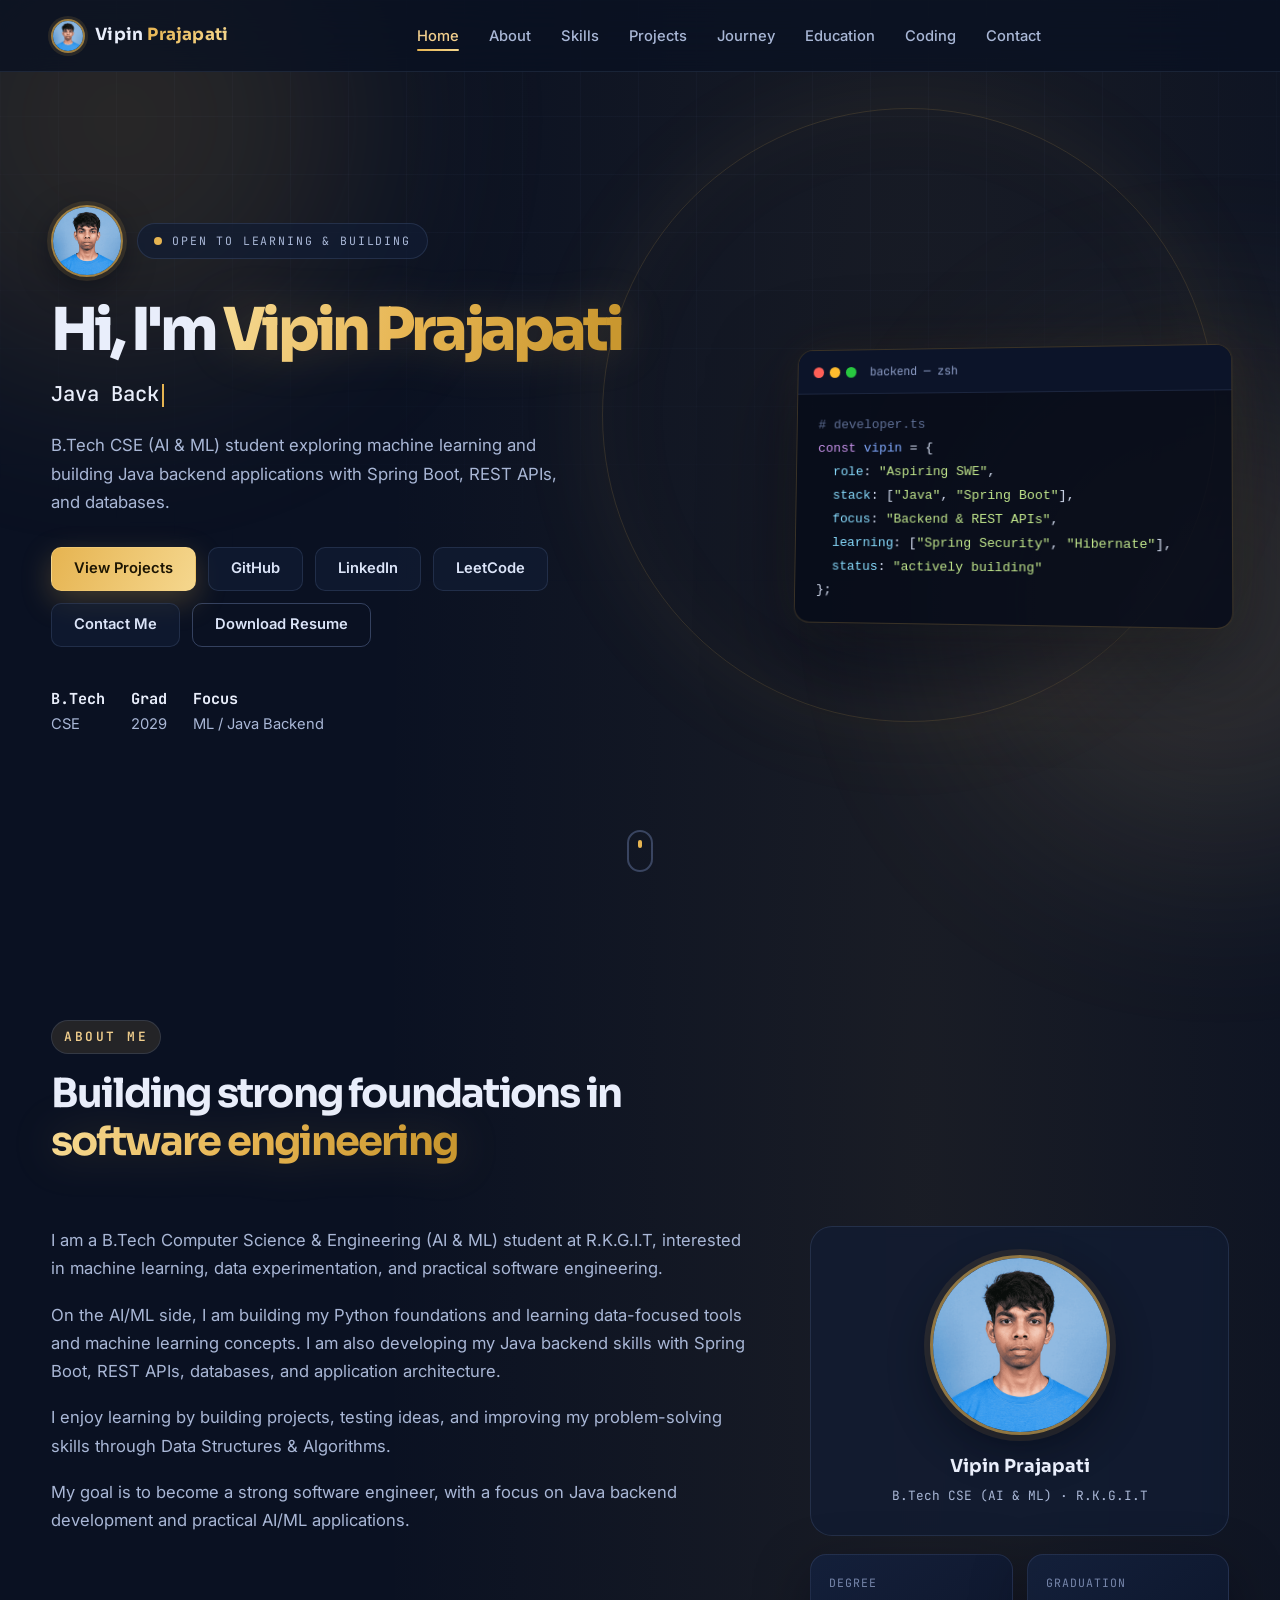
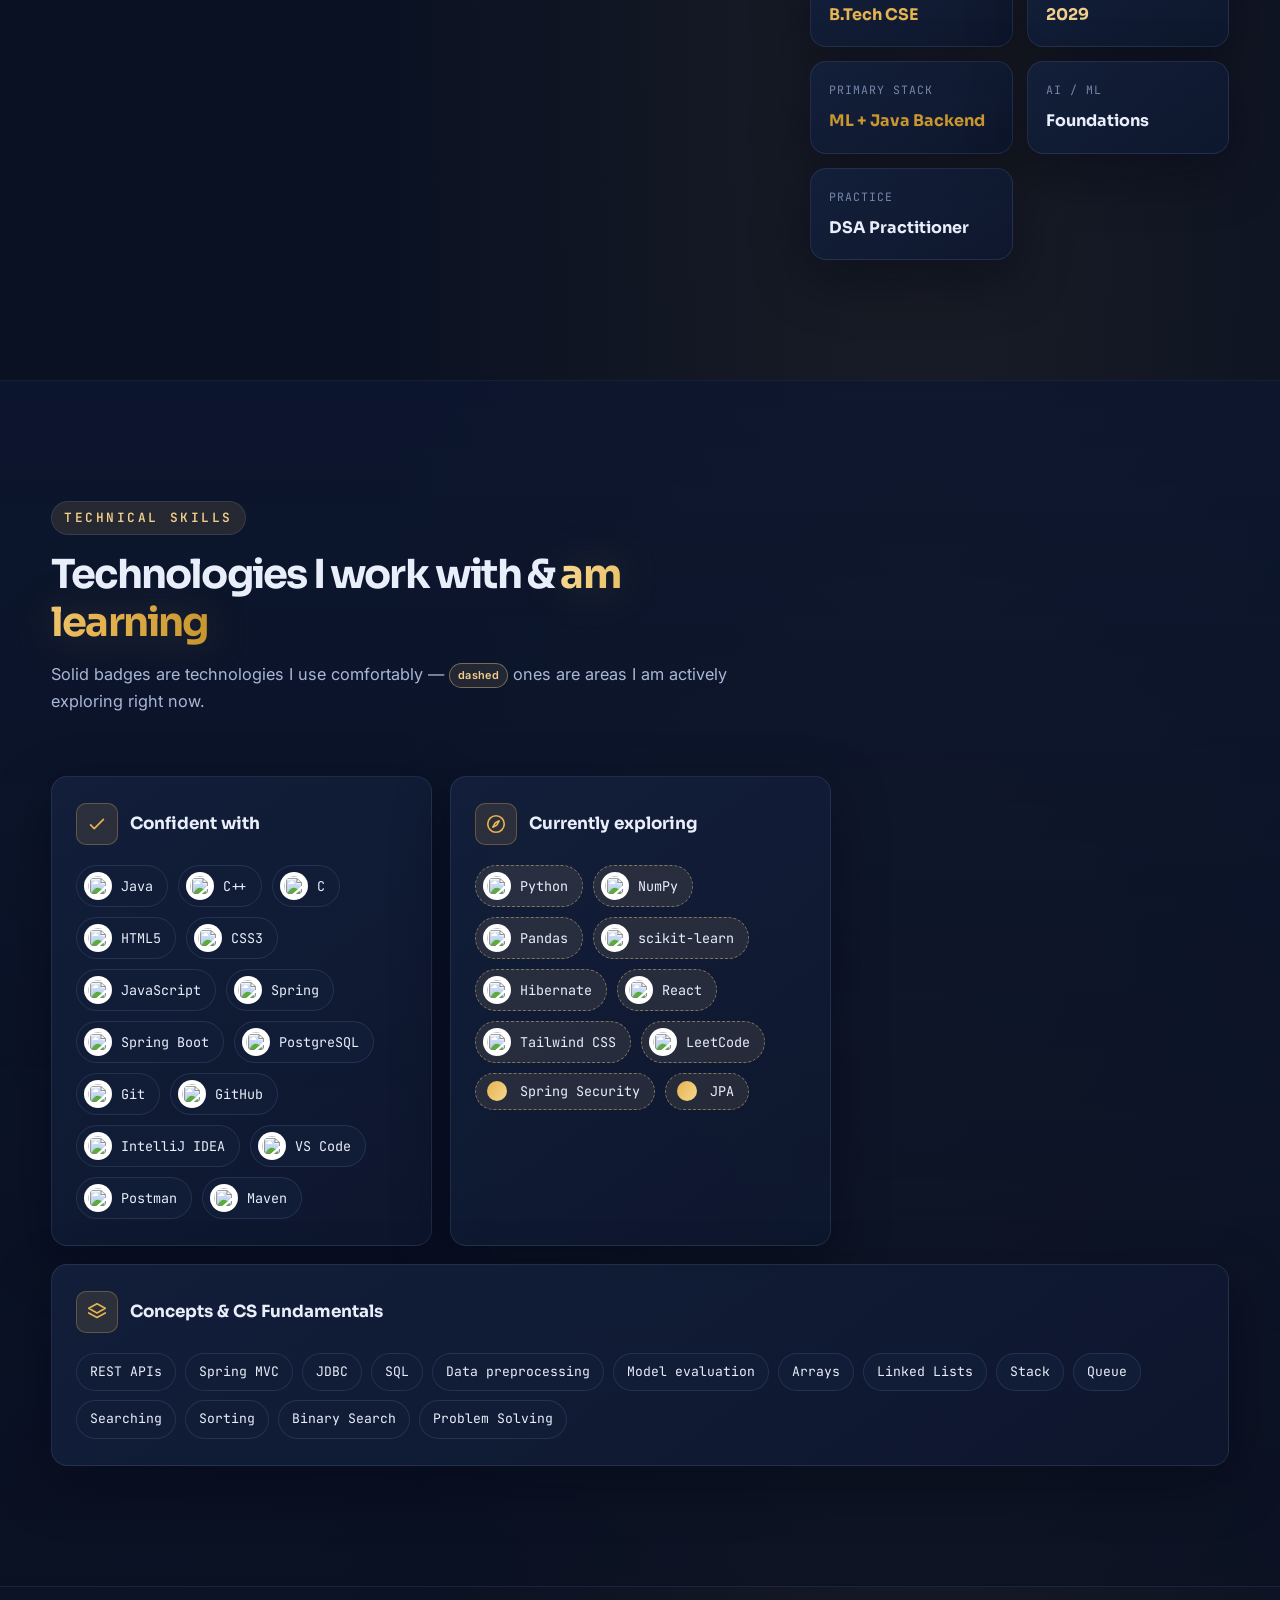
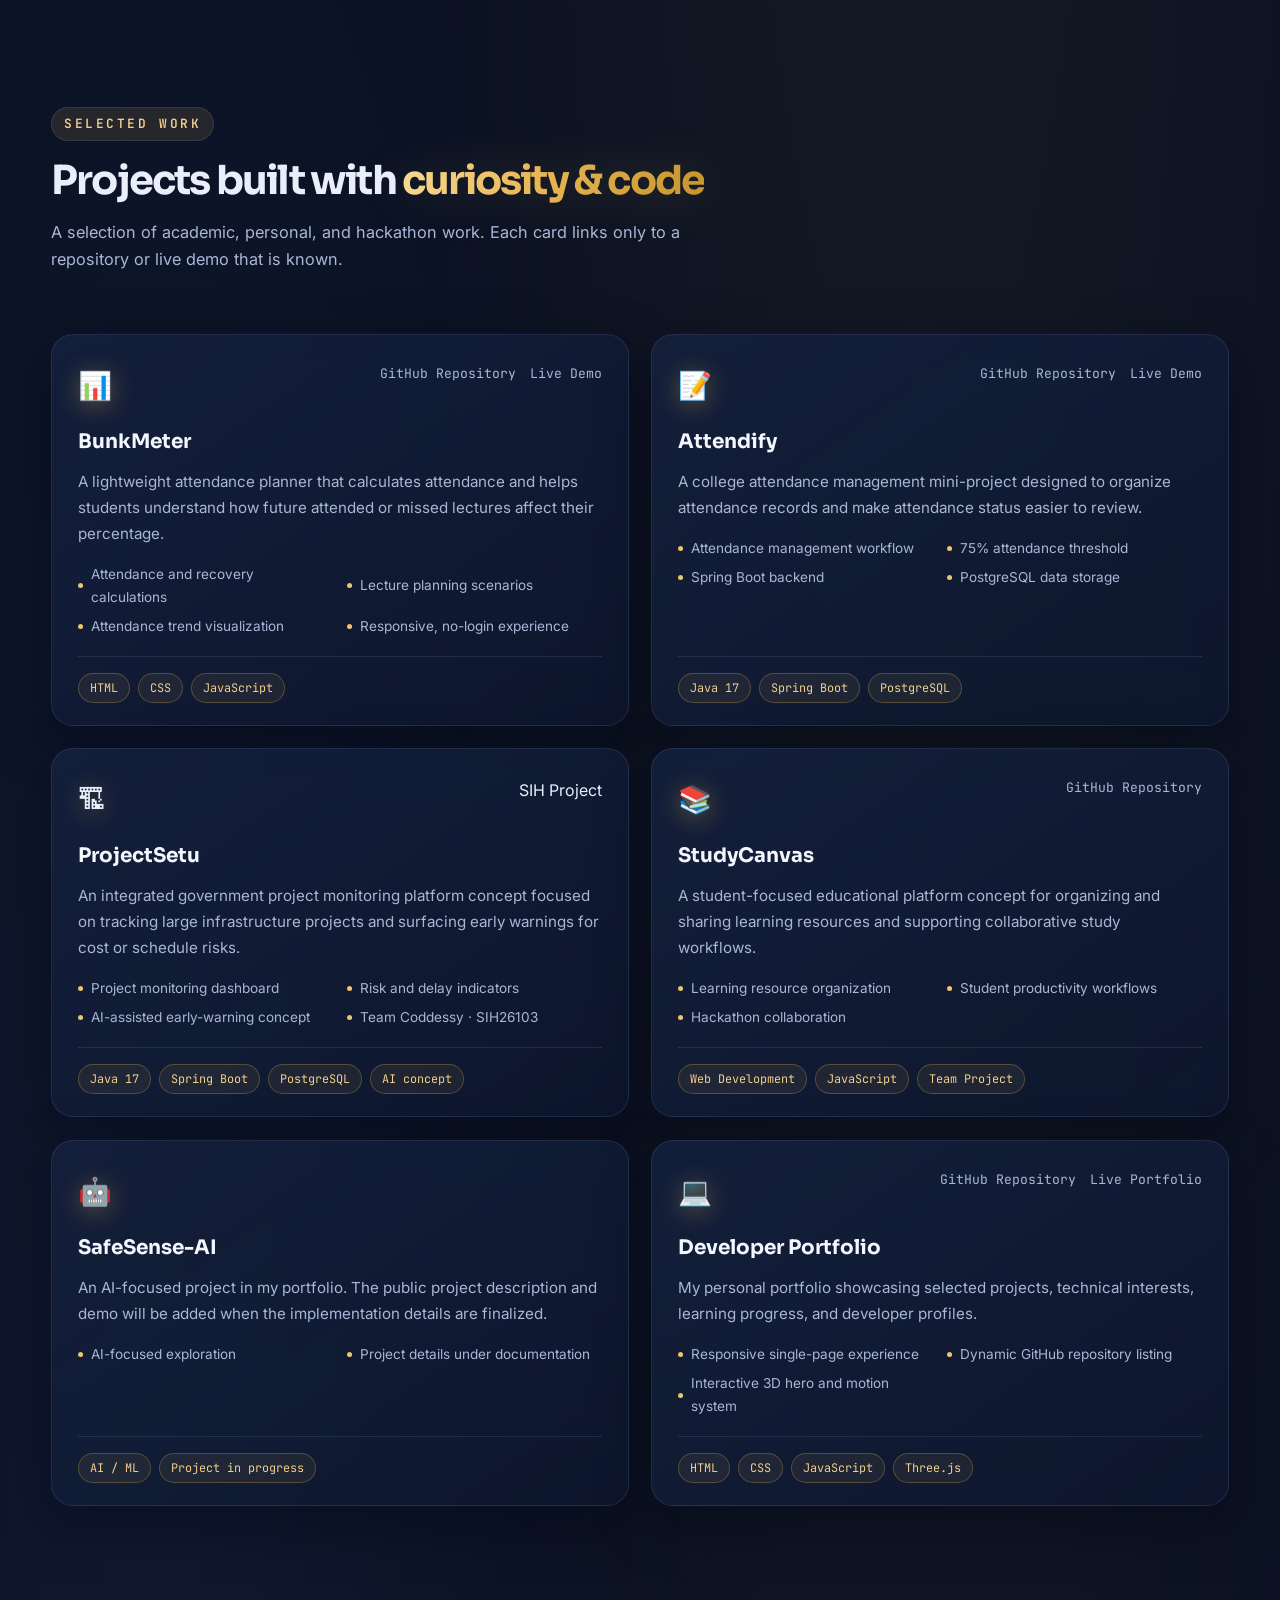
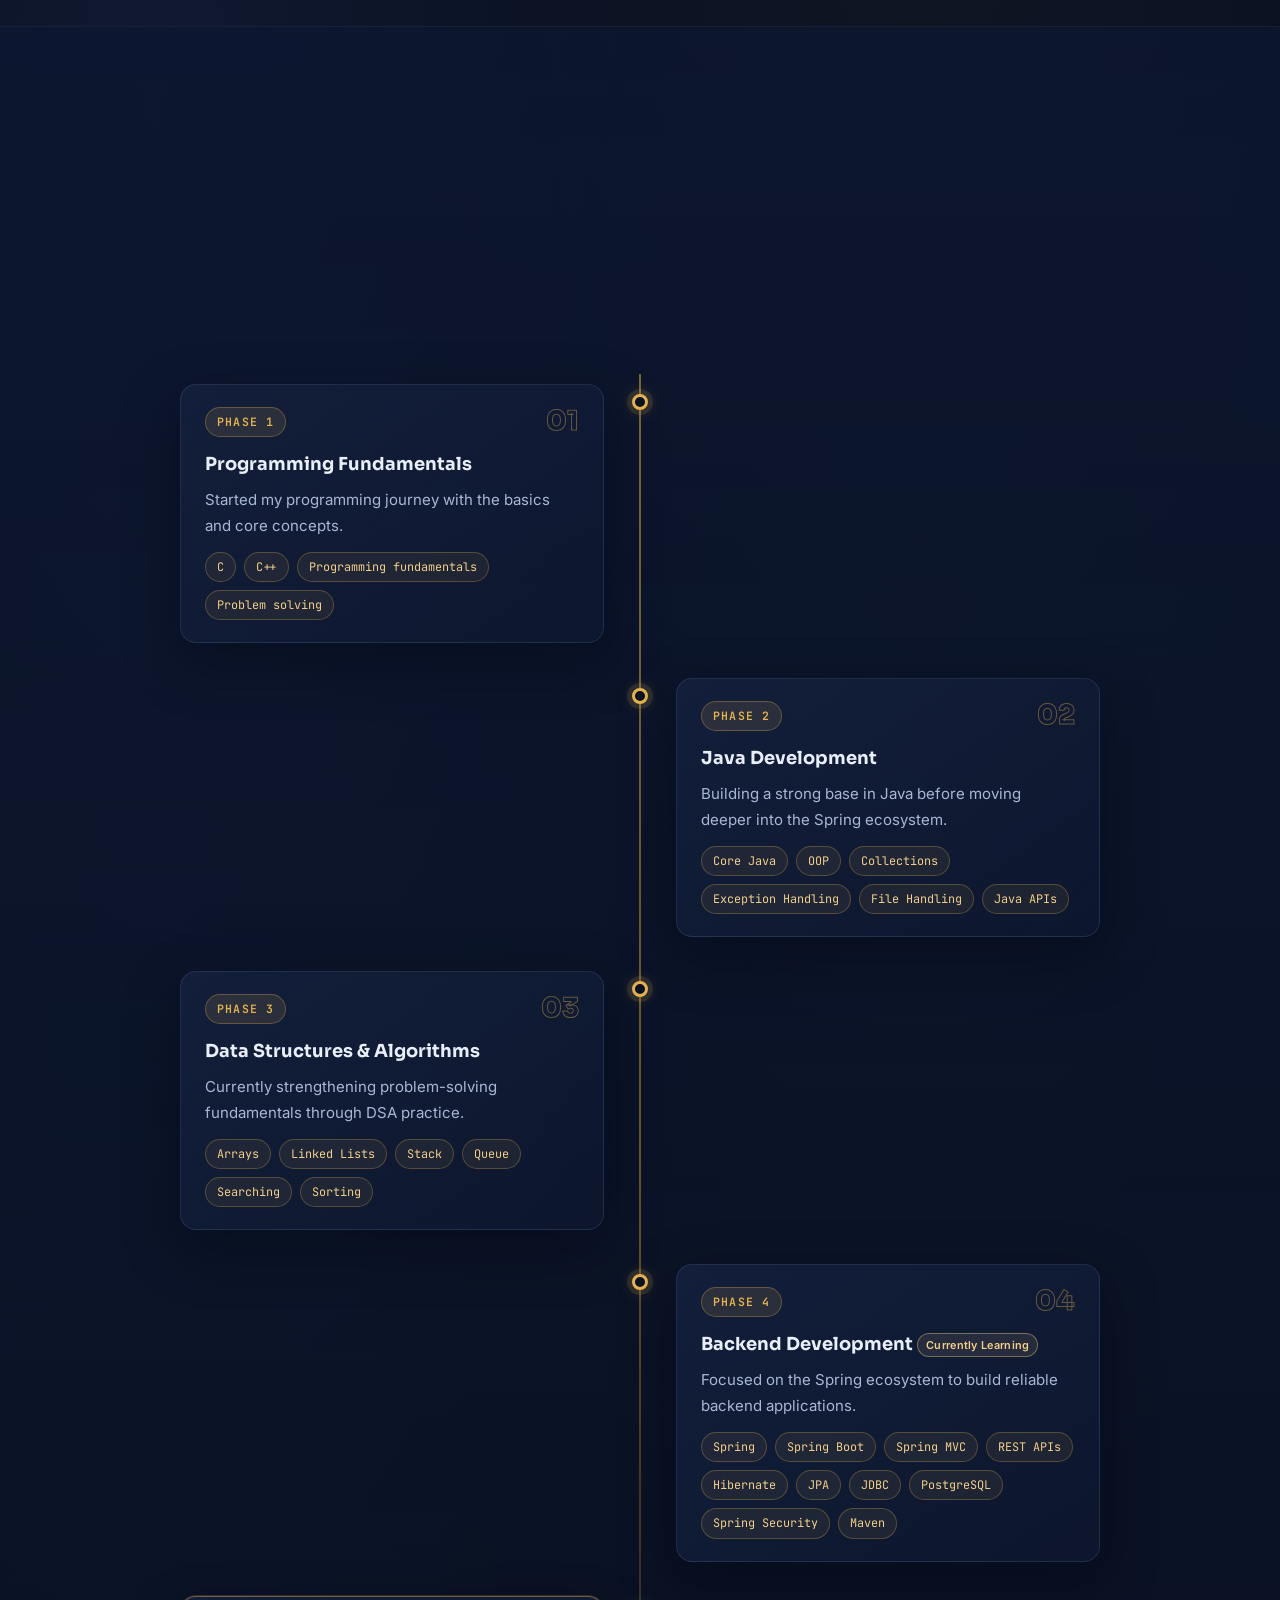
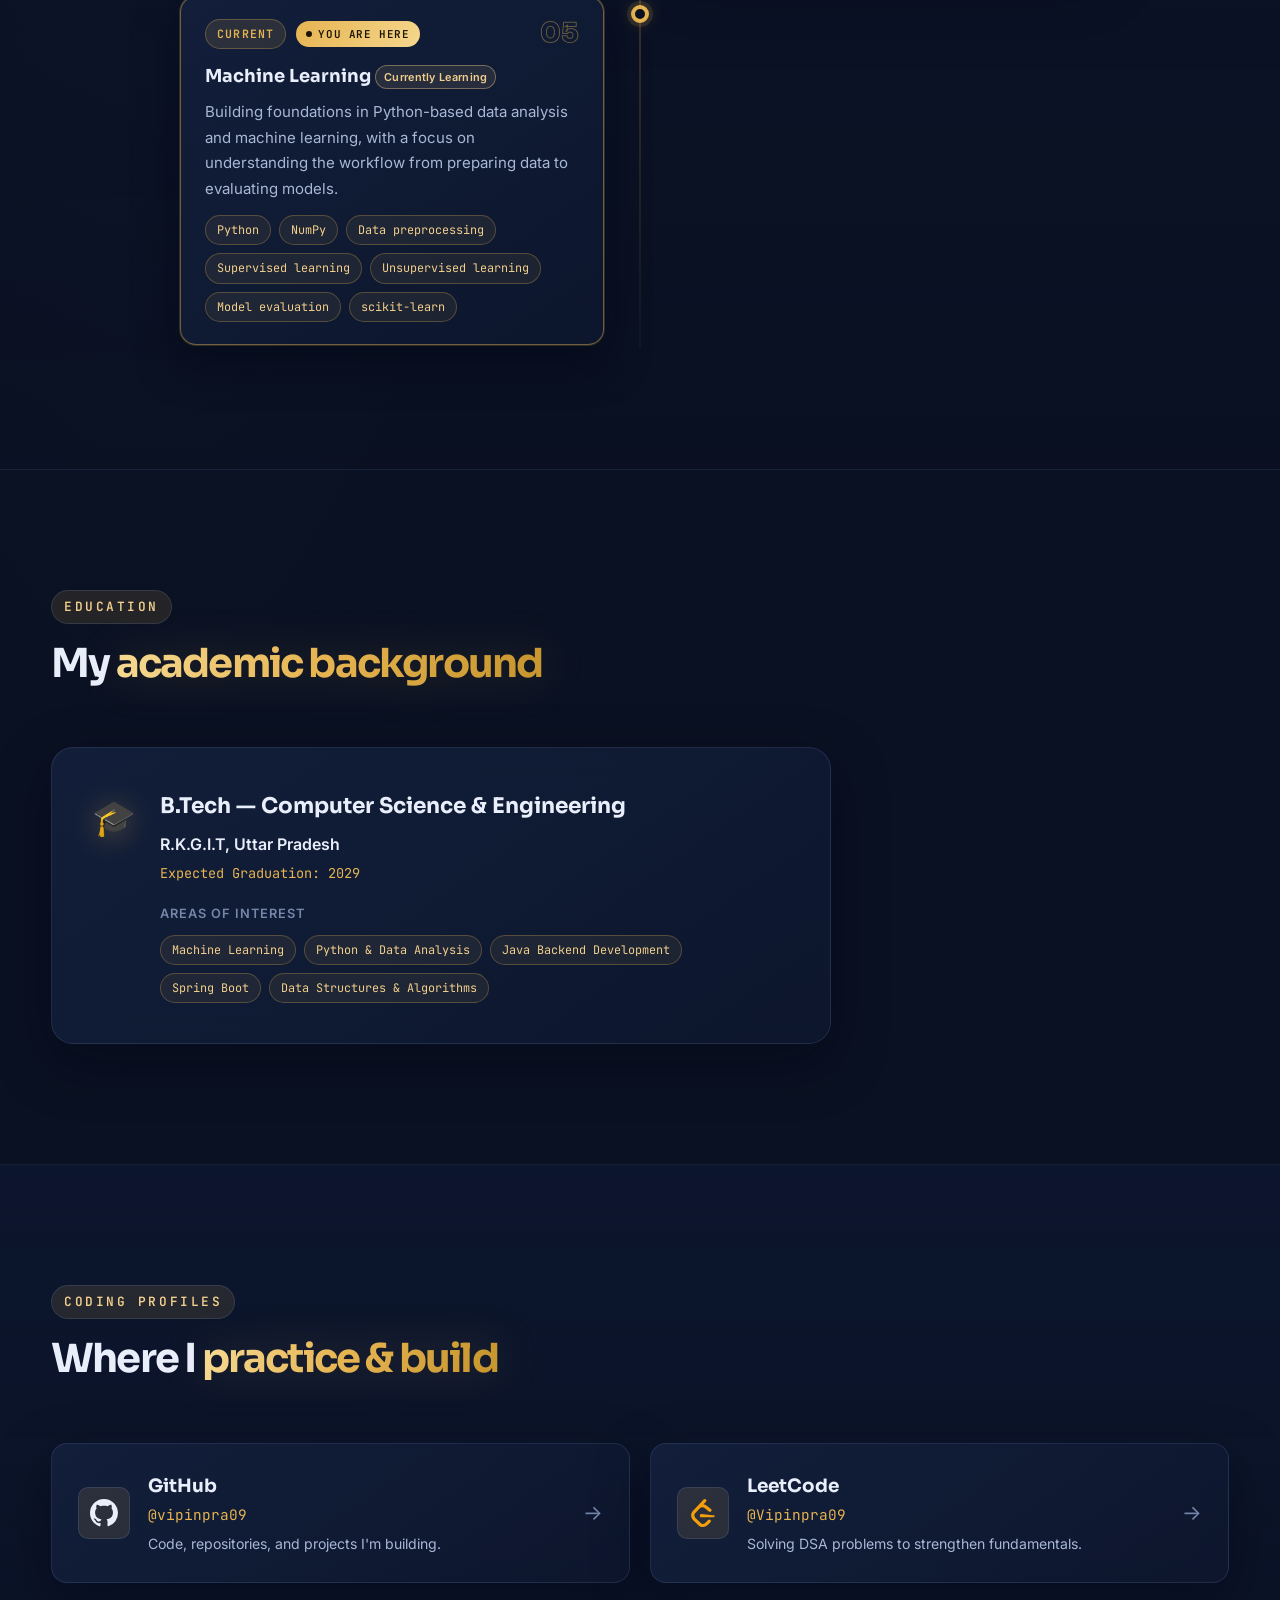
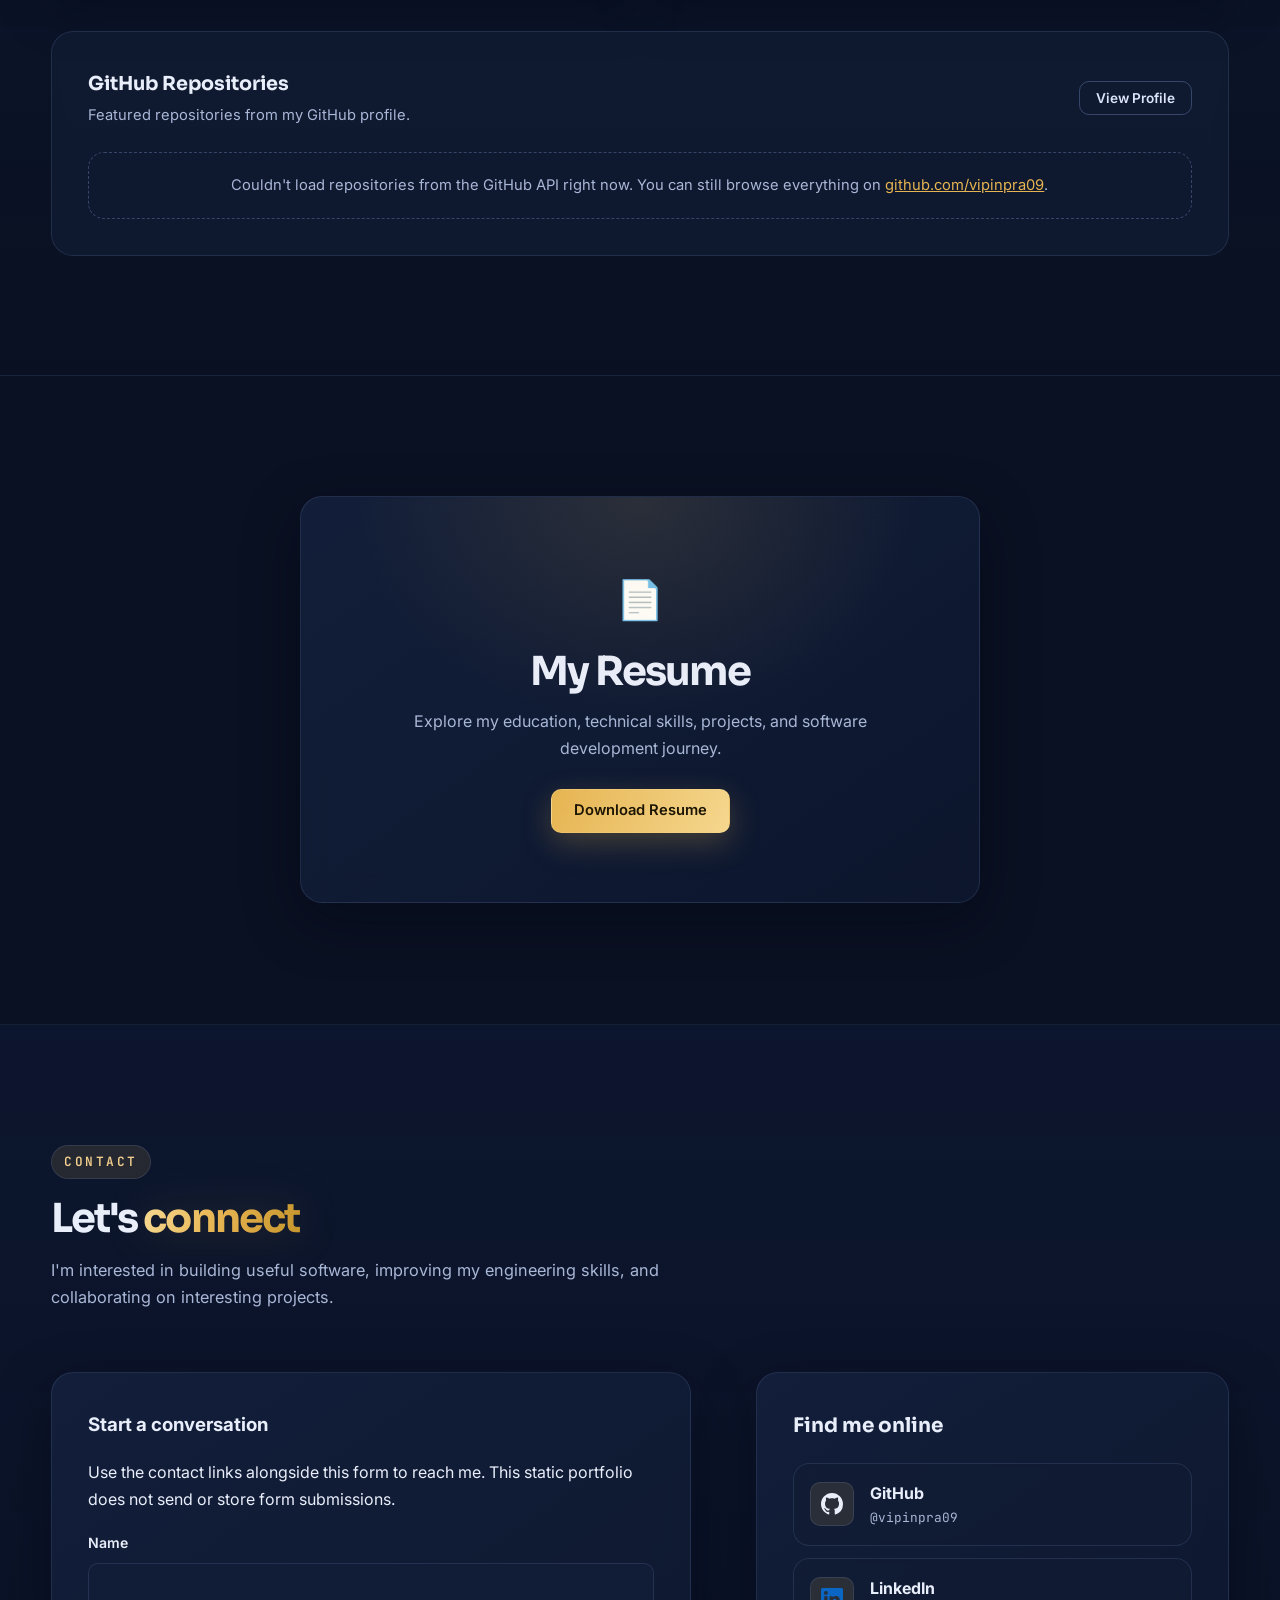
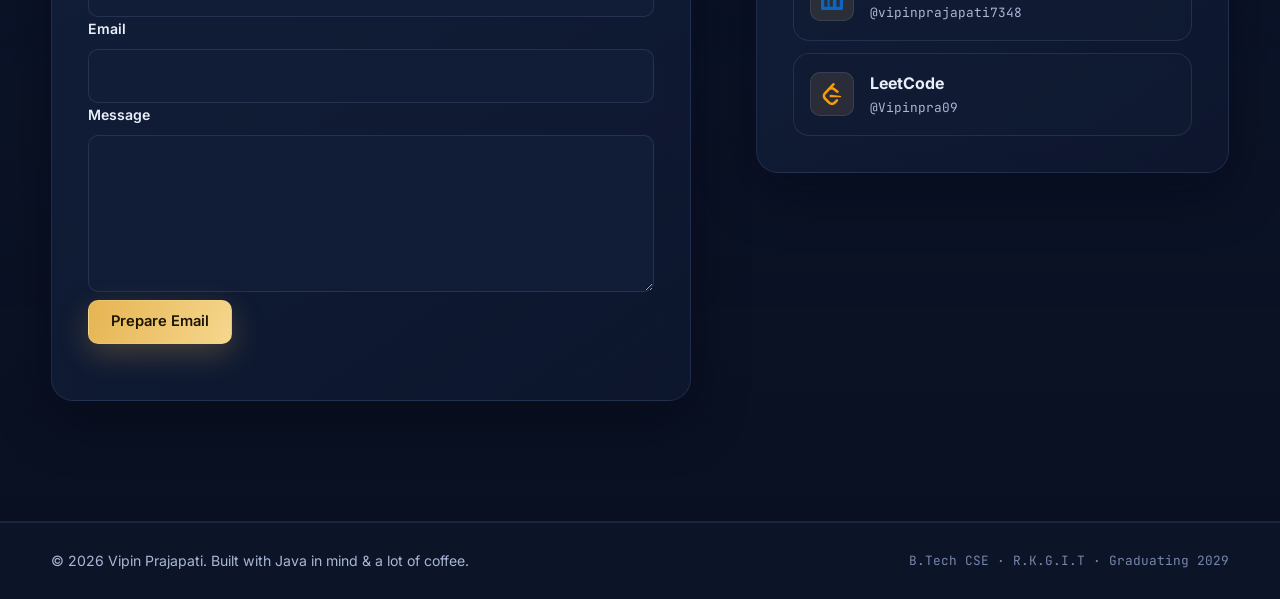
==== index.html @ 15936b39 "Initial commit: Portfolio website" ====
<!DOCTYPE html>
<html lang="en" data-theme="dark">
<head>
  <meta charset="UTF-8" />
  <meta name="viewport" content="width=device-width, initial-scale=1.0" />
  <title>Vipin Prajapati | Java Backend Developer &amp; AI/ML Enthusiast</title>
  <meta name="description" content="Portfolio of Vipin Prajapati — B.Tech Computer Science student focused on Java, Spring Boot, backend development, PostgreSQL, REST APIs, and Data Structures & Algorithms." />
  <meta name="keywords" content="Vipin Prajapati, Java Backend Developer, AI ML Student, Java Backend Developer, Python, scikit-learn, Spring Boot, REST API, RKGIT, Portfolio" />
  <meta name="author" content="Vipin Prajapati" />
  <meta name="robots" content="index, follow" />
  <meta name="theme-color" content="#0a1122" />
  <meta property="og:type" content="website" />
  <meta property="og:title" content="Vipin Prajapati | Machine Learning &amp; Java Backend Developer" />
  <meta property="og:description" content="Portfolio of Vipin Prajapati — B.Tech Computer Science student focused on Java, Spring Boot, backend development, PostgreSQL, REST APIs, and Data Structures & Algorithms." />
  <meta property="og:site_name" content="Vipin Prajapati Portfolio" />
  <meta name="twitter:card" content="summary" />
  <meta name="twitter:title" content="Vipin Prajapati | Machine Learning &amp; Java Backend Developer" />
  <meta name="twitter:description" content="Portfolio of Vipin Prajapati — B.Tech Computer Science student focused on Java, Spring Boot, backend development and DSA." />
  <link rel="icon" href="data:image/svg+xml,<svg xmlns='http://www.w3.org/2000/svg' viewBox='0 0 100 100'><text y='.9em' font-size='90'>☕</text></svg>" />
  <link rel="preconnect" href="https://fonts.googleapis.com" />
  <link rel="preconnect" href="https://fonts.gstatic.com" crossorigin />
  <link href="https://fonts.googleapis.com/css2?family=Inter:wght@400;500;600;700&family=JetBrains+Mono:wght@400;500;600&family=Sora:wght@600;700;800&display=swap" rel="stylesheet" />
  <link rel="stylesheet" href="css/style.css" />
  <link rel="stylesheet" href="css/futuristic.css" />
  <script type="application/ld+json">
  {
    "@context": "https://schema.org",
    "@type": "Person",
    "name": "Vipin Prajapati",
    "jobTitle": "Aspiring Machine Learning Engineer and Java Backend Developer",
    "description": "B.Tech Computer Science & Engineering student focused on Java, Spring Boot, backend development, databases, and Data Structures & Algorithms.",
    "url": "https://vipin-prajapati-portfolio.vercel.app/",
    "sameAs": [
      "https://github.com/vipinpra09",
      "https://www.linkedin.com/in/vipinprajapati7348/",
      "https://leetcode.com/Vipinpra09"
    ]
  }
  </script>
</head>
<body>
  <a class="skip-link" href="#main">Skip to content</a>
  <div class="bg-grid" aria-hidden="true"></div>
  <div class="bg-glow bg-glow--one" aria-hidden="true"></div>
  <div class="bg-glow bg-glow--two" aria-hidden="true"></div>
  <header class="site-header" id="site-header">
    <nav class="navbar container" aria-label="Primary navigation">
      <a class="brand" href="#home" aria-label="Vipin Prajapati — home"><img class="brand__avatar" src="assets/profile.png" alt="" width="34" height="34" /><span class="brand__name">Vipin&nbsp;<em>Prajapati</em></span></a>
      <ul class="nav-links" id="nav-links" role="list">
        <li><a class="nav-link active" href="#home">Home</a></li><li><a class="nav-link" href="#about">About</a></li><li><a class="nav-link" href="#skills">Skills</a></li><li><a class="nav-link" href="#projects">Projects</a></li><li><a class="nav-link" href="#journey">Journey</a></li><li><a class="nav-link" href="#education">Education</a></li><li><a class="nav-link" href="#coding">Coding</a></li><li><a class="nav-link" href="#contact">Contact</a></li>
      </ul>
      <div class="nav-actions"><button class="nav-toggle" id="nav-toggle" type="button" aria-label="Open menu" aria-expanded="false" aria-controls="nav-links"><span></span><span></span><span></span></button></div>
    </nav>
  </header>
  <main id="main">
    <section class="hero" id="home"><div class="container hero__inner"><div class="hero__content"><div class="hero__identity reveal"><img class="hero__avatar" src="assets/profile.png" alt="Photo of Vipin Prajapati" width="72" height="72" /><p class="hero__eyebrow"><span class="dot" aria-hidden="true"></span> Open to learning &amp; building</p></div><h1 class="hero__title reveal">Hi, I'm <span class="gradient-text">Vipin Prajapati</span></h1><h2 class="hero__subtitle reveal"><span id="typewriter" aria-live="polite"></span><span class="type-caret" aria-hidden="true"></span></h2><p class="hero__desc reveal">B.Tech CSE (AI &amp; ML) student exploring machine learning and building Java backend applications with Spring Boot, REST APIs, and databases.</p><div class="hero__cta reveal"><a class="btn btn--primary" href="#projects">View Projects</a><a class="btn btn--ghost" href="https://github.com/vipinpra09" target="_blank" rel="noopener noreferrer">GitHub</a><a class="btn btn--ghost" href="https://www.linkedin.com/in/vipinprajapati7348/" target="_blank" rel="noopener noreferrer">LinkedIn</a><a class="btn btn--ghost" href="https://leetcode.com/Vipinpra09" target="_blank" rel="noopener noreferrer">LeetCode</a><a class="btn btn--ghost" href="#contact">Contact Me</a><a class="btn btn--outline" href="assets/Vipin.CVFinal.pdf" download>Download Resume</a></div><ul class="hero__quick-stats reveal" role="list"><li><strong>B.Tech</strong> CSE</li><li><strong>Grad</strong> 2029</li><li><strong>Focus</strong> ML / Java Backend</li></ul></div><div class="hero__visual reveal"><canvas id="hero-canvas" aria-hidden="true"></canvas><div class="terminal" role="img" aria-label="Animated terminal window showing Java and Spring Boot code"><div class="terminal__bar"><span class="terminal__dots"><i></i><i></i><i></i></span><span class="terminal__title">backend — zsh</span></div><div class="terminal__body" aria-hidden="true"><pre><span class="tk-comment"># developer.ts</span>
<span class="tk-key">const</span> <span class="tk-var">vipin</span> = {
  <span class="tk-prop">role</span>: <span class="tk-str">"Aspiring SWE"</span>,
  <span class="tk-prop">stack</span>: [<span class="tk-str">"Java"</span>, <span class="tk-str">"Spring Boot"</span>],
  <span class="tk-prop">focus</span>: <span class="tk-str">"Backend &amp; REST APIs"</span>,
  <span class="tk-prop">learning</span>: [<span class="tk-str">"Spring Security"</span>, <span class="tk-str">"Hibernate"</span>],
  <span class="tk-prop">status</span>: <span class="tk-str">"actively building"</span>
};</pre></div></div></div></div><a class="hero__scroll" href="#about" aria-label="Scroll to About section"><span></span></a></section>
    <section class="section" id="about"><div class="container"><div class="section__head reveal"><p class="section__tag">About Me</p><h2 class="section__title">Building strong foundations in <span class="gradient-text">software engineering</span></h2></div><div class="about__grid"><div class="about__text reveal"><p>I am a B.Tech Computer Science &amp; Engineering (AI &amp; ML) student at R.K.G.I.T, interested in machine learning, data experimentation, and practical software engineering.</p><p>On the AI/ML side, I am building my Python foundations and learning data-focused tools and machine learning concepts. I am also developing my Java backend skills with Spring Boot, REST APIs, databases, and application architecture.</p><p>I enjoy learning by building projects, testing ideas, and improving my problem-solving skills through Data Structures &amp; Algorithms.</p><p>My goal is to become a strong software engineer, with a focus on Java backend development and practical AI/ML applications.</p></div><div class="about__side"><figure class="about__photo reveal"><img src="assets/profile.png" alt="Photo of Vipin Prajapati" width="180" height="180" loading="lazy" /><figcaption><strong>Vipin Prajapati</strong><span>B.Tech CSE (AI &amp; ML) &middot; R.K.G.I.T</span></figcaption></figure><ul class="about__stats reveal" role="list"><li class="stat-card"><span class="stat-card__label">Degree</span><span class="stat-card__value">B.Tech CSE</span></li><li class="stat-card"><span class="stat-card__label">Graduation</span><span class="stat-card__value">2029</span></li><li class="stat-card"><span class="stat-card__label">Primary Stack</span><span class="stat-card__value">ML + Java Backend</span></li><li class="stat-card"><span class="stat-card__label">AI / ML</span><span class="stat-card__value">Foundations</span></li><li class="stat-card"><span class="stat-card__label">Practice</span><span class="stat-card__value">DSA Practitioner</span></li></ul></div></div></div></section>
    <section class="section section--alt" id="skills"><div class="container"><div class="section__head reveal"><p class="section__tag">Technical Skills</p><h2 class="section__title">Technologies I work with &amp; <span class="gradient-text">am learning</span></h2><p class="section__sub">Solid badges are technologies I use comfortably — <span class="chip chip--learning">dashed</span> ones are areas I am actively exploring right now.</p></div><div class="skills__grid">
        <article class="skill-group reveal">
          <div class="skill-group__head"><span class="skill-card__icon" aria-hidden="true"><svg viewBox="0 0 24 24"><path d="m5 13 4 4L19 7"/></svg></span><h3>Confident with</h3></div>
          <ul class="skill-logos" role="list">
            <li><img src="https://cdn.jsdelivr.net/gh/devicons/devicon@latest/icons/java/java-original.svg" alt="" loading="lazy" /><span>Java</span></li>
            <li><img src="https://cdn.jsdelivr.net/gh/devicons/devicon@latest/icons/cplusplus/cplusplus-original.svg" alt="" loading="lazy" /><span>C++</span></li>
            <li><img src="https://cdn.jsdelivr.net/gh/devicons/devicon@latest/icons/c/c-original.svg" alt="" loading="lazy" /><span>C</span></li>
            <li><img src="https://cdn.jsdelivr.net/gh/devicons/devicon@latest/icons/html5/html5-original.svg" alt="" loading="lazy" /><span>HTML5</span></li>
            <li><img src="https://cdn.jsdelivr.net/gh/devicons/devicon@latest/icons/css3/css3-original.svg" alt="" loading="lazy" /><span>CSS3</span></li>
            <li><img src="https://cdn.jsdelivr.net/gh/devicons/devicon@latest/icons/javascript/javascript-original.svg" alt="" loading="lazy" /><span>JavaScript</span></li>
            <li><img src="https://cdn.jsdelivr.net/gh/devicons/devicon@latest/icons/spring/spring-original.svg" alt="" loading="lazy" /><span>Spring</span></li>
            <li><img src="https://cdn.jsdelivr.net/gh/devicons/devicon@latest/icons/spring/spring-original.svg" alt="" loading="lazy" /><span>Spring Boot</span></li>
            <li><img src="https://cdn.jsdelivr.net/gh/devicons/devicon@latest/icons/postgresql/postgresql-original.svg" alt="" loading="lazy" /><span>PostgreSQL</span></li>
            <li><img src="https://cdn.jsdelivr.net/gh/devicons/devicon@latest/icons/git/git-original.svg" alt="" loading="lazy" /><span>Git</span></li>
            <li><img src="https://cdn.jsdelivr.net/gh/devicons/devicon@latest/icons/github/github-original.svg" alt="" loading="lazy" /><span>GitHub</span></li>
            <li><img src="https://cdn.jsdelivr.net/gh/devicons/devicon@latest/icons/intellij/intellij-original.svg" alt="" loading="lazy" /><span>IntelliJ IDEA</span></li>
            <li><img src="https://cdn.jsdelivr.net/gh/devicons/devicon@latest/icons/vscode/vscode-original.svg" alt="" loading="lazy" /><span>VS Code</span></li>
            <li><img src="https://cdn.jsdelivr.net/gh/devicons/devicon@latest/icons/postman/postman-original.svg" alt="" loading="lazy" /><span>Postman</span></li>
            <li><img src="https://cdn.jsdelivr.net/gh/devicons/devicon@latest/icons/maven/maven-original.svg" alt="" loading="lazy" /><span>Maven</span></li>
          </ul>
        </article>
        <article class="skill-group skill-group--learning reveal">
          <div class="skill-group__head"><span class="skill-card__icon" aria-hidden="true"><svg viewBox="0 0 24 24"><circle cx="12" cy="12" r="9"/><path d="M15.5 8.5 13 13l-4.5 2.5L11 11z"/></svg></span><h3>Currently exploring</h3></div>
          <ul class="skill-logos" role="list">
            <li><img src="https://cdn.jsdelivr.net/gh/devicons/devicon@latest/icons/python/python-original.svg" alt="" loading="lazy" /><span>Python</span></li>
            <li><img src="https://cdn.jsdelivr.net/gh/devicons/devicon@latest/icons/numpy/numpy-original.svg" alt="" loading="lazy" /><span>NumPy</span></li>
            <li><img src="https://cdn.jsdelivr.net/gh/devicons/devicon@latest/icons/pandas/pandas-original.svg" alt="" loading="lazy" /><span>Pandas</span></li>
            <li><img src="https://cdn.jsdelivr.net/gh/devicons/devicon@latest/icons/scikitlearn/scikitlearn-original.svg" alt="" loading="lazy" /><span>scikit-learn</span></li>
            <li><img src="https://cdn.jsdelivr.net/gh/devicons/devicon@latest/icons/hibernate/hibernate-original.svg" alt="" loading="lazy" /><span>Hibernate</span></li>
            <li><img src="https://cdn.jsdelivr.net/gh/devicons/devicon@latest/icons/react/react-original.svg" alt="" loading="lazy" /><span>React</span></li>
            <li><img src="https://cdn.jsdelivr.net/gh/devicons/devicon@latest/icons/tailwindcss/tailwindcss-original.svg" alt="" loading="lazy" /><span>Tailwind CSS</span></li>
            <li><img src="https://cdn.jsdelivr.net/gh/devicons/devicon@latest/icons/leetcode/leetcode-original.svg" alt="" loading="lazy" /><span>LeetCode</span></li>
            <li><span class="dot-fallback" aria-hidden="true"></span><span>Spring Security</span></li>
            <li><span class="dot-fallback" aria-hidden="true"></span><span>JPA</span></li>
          </ul>
        </article>
        <article class="skill-group skill-group--concepts reveal">
          <div class="skill-group__head"><span class="skill-card__icon" aria-hidden="true"><svg viewBox="0 0 24 24"><path d="m12 3 9 5-9 5-9-5 9-5z"/><path d="m3 13 9 5 9-5"/></svg></span><h3>Concepts &amp; CS Fundamentals</h3></div>
          <ul class="skill-list" role="list">
            <li>REST APIs</li>
            <li>Spring MVC</li>
            <li>JDBC</li>
            <li>SQL</li>
            <li>Data preprocessing</li>
            <li>Model evaluation</li>
            <li>Arrays</li>
            <li>Linked Lists</li>
            <li>Stack</li>
            <li>Queue</li>
            <li>Searching</li>
            <li>Sorting</li>
            <li>Binary Search</li>
            <li>Problem Solving</li>
          </ul>
        </article>
      </div></div></section>
    <section class="section" id="projects">
<div class="container"><div class="section__head reveal"><p class="section__tag">Selected Work</p><h2 class="section__title">Projects built with <span class="gradient-text">curiosity &amp; code</span></h2><p class="section__sub">A selection of academic, personal, and hackathon work. Each card links only to a repository or live demo that is known.</p></div><div class="projects__grid">
<article class="project-card reveal"><div class="project-card__body"><div class="project-card__top"><span class="project-card__folder" aria-hidden="true">&#128202;</span><div class="project-card__links"><a href="https://github.com/vipinpra09/BunkMeter" target="_blank" rel="noopener noreferrer">GitHub Repository</a><a href="https://vipinpra09.github.io/BunkMeter/" target="_blank" rel="noopener noreferrer">Live Demo</a></div></div><h3 class="project-card__title">BunkMeter</h3><p class="project-card__desc">A lightweight attendance planner that calculates attendance and helps students understand how future attended or missed lectures affect their percentage.</p><ul class="project-card__features" role="list"><li>Attendance and recovery calculations</li><li>Lecture planning scenarios</li><li>Attendance trend visualization</li><li>Responsive, no-login experience</li></ul></div><div class="project-card__foot"><ul class="tags" role="list"><li>HTML</li><li>CSS</li><li>JavaScript</li></ul></div></article>
<article class="project-card reveal"><div class="project-card__body"><div class="project-card__top"><span class="project-card__folder" aria-hidden="true">&#128221;</span><div class="project-card__links"><a href="https://github.com/vipinpra09/Attendify" target="_blank" rel="noopener noreferrer">GitHub Repository</a><a href="https://attendifyweb.vercel.app/" target="_blank" rel="noopener noreferrer">Live Demo</a></div></div><h3 class="project-card__title">Attendify</h3><p class="project-card__desc">A college attendance management mini-project designed to organize attendance records and make attendance status easier to review.</p><ul class="project-card__features" role="list"><li>Attendance management workflow</li><li>75% attendance threshold</li><li>Spring Boot backend</li><li>PostgreSQL data storage</li></ul></div><div class="project-card__foot"><ul class="tags" role="list"><li>Java 17</li><li>Spring Boot</li><li>PostgreSQL</li></ul></div></article>
<article class="project-card reveal"><div class="project-card__body"><div class="project-card__top"><span class="project-card__folder" aria-hidden="true">&#127959;</span><span class="project-card__status">SIH Project</span></div><h3 class="project-card__title">ProjectSetu</h3><p class="project-card__desc">An integrated government project monitoring platform concept focused on tracking large infrastructure projects and surfacing early warnings for cost or schedule risks.</p><ul class="project-card__features" role="list"><li>Project monitoring dashboard</li><li>Risk and delay indicators</li><li>AI-assisted early-warning concept</li><li>Team Coddessy · SIH26103</li></ul></div><div class="project-card__foot"><ul class="tags" role="list"><li>Java 17</li><li>Spring Boot</li><li>PostgreSQL</li><li>AI concept</li></ul></div></article>
<article class="project-card reveal"><div class="project-card__body"><div class="project-card__top"><span class="project-card__folder" aria-hidden="true">&#128218;</span><div class="project-card__links"><a href="https://github.com/vipinpra09/rkgit-hackwarts-StudyCanvas" target="_blank" rel="noopener noreferrer">GitHub Repository</a></div></div><h3 class="project-card__title">StudyCanvas</h3><p class="project-card__desc">A student-focused educational platform concept for organizing and sharing learning resources and supporting collaborative study workflows.</p><ul class="project-card__features" role="list"><li>Learning resource organization</li><li>Student productivity workflows</li><li>Hackathon collaboration</li></ul></div><div class="project-card__foot"><ul class="tags" role="list"><li>Web Development</li><li>JavaScript</li><li>Team Project</li></ul></div></article>
<article class="project-card reveal"><div class="project-card__body"><div class="project-card__top"><span class="project-card__folder" aria-hidden="true">&#129302;</span></div><h3 class="project-card__title">SafeSense-AI</h3><p class="project-card__desc">An AI-focused project in my portfolio. The public project description and demo will be added when the implementation details are finalized.</p><ul class="project-card__features" role="list"><li>AI-focused exploration</li><li>Project details under documentation</li></ul></div><div class="project-card__foot"><ul class="tags" role="list"><li>AI / ML</li><li>Project in progress</li></ul></div></article>
<article class="project-card reveal"><div class="project-card__body"><div class="project-card__top"><span class="project-card__folder" aria-hidden="true">&#128187;</span><div class="project-card__links"><a href="https://github.com/vipinpra09/Portfolio" target="_blank" rel="noopener noreferrer">GitHub Repository</a><a href="https://vipin-prajapati-portfolio.vercel.app/" target="_blank" rel="noopener noreferrer">Live Portfolio</a></div></div><h3 class="project-card__title">Developer Portfolio</h3><p class="project-card__desc">My personal portfolio showcasing selected projects, technical interests, learning progress, and developer profiles.</p><ul class="project-card__features" role="list"><li>Responsive single-page experience</li><li>Dynamic GitHub repository listing</li><li>Interactive 3D hero and motion system</li></ul></div><div class="project-card__foot"><ul class="tags" role="list"><li>HTML</li><li>CSS</li><li>JavaScript</li><li>Three.js</li></ul></div></article>
</div></div></section>
<section class="section section--alt" id="journey"><div class="container"><div class="section__head reveal"><p class="section__tag">Learning Journey</p><h2 class="section__title">My path so far — <span class="gradient-text">still in progress</span></h2><p class="section__sub">A snapshot of the topics I've explored. Everything here is part of an active learning journey, not claimed professional expertise.</p></div><ol class="timeline" role="list">
        <li class="timeline__item reveal">
          <div class="timeline__marker" aria-hidden="true"></div>
          <div class="timeline__card">
            <div class="timeline__top"><span class="timeline__phase">Phase 1</span><span class="timeline__num" aria-hidden="true">01</span></div>
            <h3>Programming Fundamentals</h3>
            <p>Started my programming journey with the basics and core concepts.</p>
            <ul class="tags" role="list"><li>C</li><li>C++</li><li>Programming fundamentals</li><li>Problem solving</li></ul>
          </div>
        </li>
        <li class="timeline__item reveal">
          <div class="timeline__marker" aria-hidden="true"></div>
          <div class="timeline__card">
            <div class="timeline__top"><span class="timeline__phase">Phase 2</span><span class="timeline__num" aria-hidden="true">02</span></div>
            <h3>Java Development</h3>
            <p>Building a strong base in Java before moving deeper into the Spring ecosystem.</p>
            <ul class="tags" role="list"><li>Core Java</li><li>OOP</li><li>Collections</li><li>Exception Handling</li><li>File Handling</li><li>Java APIs</li></ul>
          </div>
        </li>
        <li class="timeline__item reveal">
          <div class="timeline__marker" aria-hidden="true"></div>
          <div class="timeline__card">
            <div class="timeline__top"><span class="timeline__phase">Phase 3</span><span class="timeline__num" aria-hidden="true">03</span></div>
            <h3>Data Structures &amp; Algorithms</h3>
            <p>Currently strengthening problem-solving fundamentals through DSA practice.</p>
            <ul class="tags" role="list"><li>Arrays</li><li>Linked Lists</li><li>Stack</li><li>Queue</li><li>Searching</li><li>Sorting</li></ul>
          </div>
        </li>
        <li class="timeline__item reveal">
          <div class="timeline__marker" aria-hidden="true"></div>
          <div class="timeline__card">
            <div class="timeline__top"><span class="timeline__phase">Phase 4</span><span class="timeline__num" aria-hidden="true">04</span></div>
            <h3>Backend Development <span class="chip chip--learning">Currently Learning</span></h3>
            <p>Focused on the Spring ecosystem to build reliable backend applications.</p>
            <ul class="tags" role="list"><li>Spring</li><li>Spring Boot</li><li>Spring MVC</li><li>REST APIs</li><li>Hibernate</li><li>JPA</li><li>JDBC</li><li>PostgreSQL</li><li>Spring Security</li><li>Maven</li></ul>
          </div>
        </li>
        <li class="timeline__item timeline__item--current reveal">
          <div class="timeline__marker" aria-hidden="true"></div>
          <div class="timeline__card">
            <div class="timeline__top"><span class="timeline__phase">Current</span><span class="timeline__live"><span class="timeline__live-dot" aria-hidden="true"></span>You are here</span><span class="timeline__num" aria-hidden="true">05</span></div>
            <h3>Machine Learning <span class="chip chip--learning">Currently Learning</span></h3>
            <p>Building foundations in Python-based data analysis and machine learning, with a focus on understanding the workflow from preparing data to evaluating models.</p>
            <ul class="tags" role="list"><li>Python</li><li>NumPy</li><li>Data preprocessing</li><li>Supervised learning</li><li>Unsupervised learning</li><li>Model evaluation</li><li>scikit-learn</li></ul>
          </div>
        </li>
      </ol></div></section>
    <section class="section" id="education"><div class="container"><div class="section__head reveal"><p class="section__tag">Education</p><h2 class="section__title">My <span class="gradient-text">academic background</span></h2></div><article class="edu-card reveal"><div class="edu-card__icon" aria-hidden="true">&#127891;</div><div class="edu-card__content"><h3>B.Tech — Computer Science &amp; Engineering</h3><p class="edu-card__school">R.K.G.I.T, Uttar Pradesh</p><p class="edu-card__year">Expected Graduation: 2029</p><div><h4 class="edu-card__label">Areas of interest</h4><ul class="tags" role="list"><li>Machine Learning</li><li>Python &amp; Data Analysis</li><li>Java Backend Development</li><li>Spring Boot</li><li>Data Structures &amp; Algorithms</li></ul></div></div></article></div></section>
    <section class="section section--alt" id="coding"><div class="container"><div class="section__head reveal"><p class="section__tag">Coding Profiles</p><h2 class="section__title">Where I <span class="gradient-text">practice &amp; build</span></h2></div><div class="profiles__grid"><a class="profile-card reveal" href="https://github.com/vipinpra09" target="_blank" rel="noopener noreferrer"><div class="profile-card__icon" aria-hidden="true"><svg viewBox="0 0 24 24"><path d="M12 0C5.37 0 0 5.37 0 12c0 5.31 3.435 9.795 8.205 11.385.6.105.825-.255.825-.57 0-.285-.015-1.23-.015-2.235-3.015.555-3.795-.735-4.035-1.41-.135-.345-.72-1.41-1.23-1.695-.42-.225-1.02-.78-.015-.795.945-.015 1.62.87 1.845 1.23 1.08 1.815 2.805 1.305 3.495.99.105-.78.42-1.305.765-1.605-2.67-.3-5.46-1.335-5.46-5.925 0-1.305.465-2.385 1.23-3.225-.12-.3-.54-1.53.12-3.18 0 0 1.005-.315 3.3 1.23.96-.27 1.98-.405 3-.405s2.04.135 3 .405c2.295-1.56 3.3-1.23 3.3-1.23.66 1.65.24 2.88.12 3.18.765.84 1.23 1.905 1.23 3.225 0 4.605-2.805 5.625-5.475 5.925.435.375.81 1.095.81 2.22 0 1.605-.015 2.895-.015 3.3 0 .315.225.69.825.57A12.02 12.02 0 0 0 24 12c0-6.63-5.37-12-12-12z"/></svg></div><div><h3>GitHub</h3><p class="profile-card__handle">@vipinpra09</p><p>Code, repositories, and projects I'm building.</p></div><span class="profile-card__arrow" aria-hidden="true">&rarr;</span></a><a class="profile-card reveal" href="https://leetcode.com/Vipinpra09" target="_blank" rel="noopener noreferrer"><div class="profile-card__icon profile-card__icon--lc" aria-hidden="true"><svg viewBox="0 0 24 24"><path d="M13.483 0a1.374 1.374 0 0 0-.961.438L7.116 6.226l-3.854 4.126a5.266 5.266 0 0 0-1.209 2.104 5.35 5.35 0 0 0-.125.513 5.527 5.527 0 0 0 .062 2.362 5.83 5.83 0 0 0 .349 1.017 5.938 5.938 0 0 0 1.271 1.818l4.277 4.193.039.038c2.248 2.165 5.852 2.133 8.063-.074l2.396-2.392c.54-.54.54-1.414.003-1.955a1.378 1.378 0 0 0-1.951-.003l-2.396 2.392a3.021 3.021 0 0 1-4.205.038l-.02-.019-4.276-4.193c-.652-.64-.972-1.469-.948-2.263a2.68 2.68 0 0 1 .066-.523 2.545 2.545 0 0 1 .619-1.164L9.13 8.114c1.058-1.134 3.204-1.27 4.43-.278l3.501 2.831c.593.48 1.461.387 1.94-.207a1.384 1.384 0 0 0-.207-1.943l-3.5-2.831c-.8-.647-1.766-1.045-2.774-1.202l2.015-2.158A1.384 1.384 0 0 0 13.483 0zm-2.866 12.815a1.38 1.38 0 0 0-1.38 1.382 1.38 0 0 0 1.38 1.382H20.79a1.38 1.38 0 0 0 1.38-1.382 1.38 0 0 0-1.38-1.382z"/></svg></div><div><h3>LeetCode</h3><p class="profile-card__handle">@Vipinpra09</p><p>Solving DSA problems to strengthen fundamentals.</p></div><span class="profile-card__arrow" aria-hidden="true">&rarr;</span></a></div><div class="github-section reveal" id="github"><div class="github-section__head"><div><h3>GitHub Repositories</h3><p>Featured repositories from my GitHub profile.</p></div><a class="btn btn--outline btn--sm" href="https://github.com/vipinpra09" target="_blank" rel="noopener noreferrer">View Profile</a></div><div class="repos" id="repos"><div class="repo-skeleton" aria-hidden="true"></div><div class="repo-skeleton" aria-hidden="true"></div><div class="repo-skeleton" aria-hidden="true"></div></div></div></div></section>
    <section class="section resume" id="resume"><div class="container"><div class="resume__card reveal"><span class="resume__icon" aria-hidden="true">&#128196;</span><h2 class="section__title">My Resume</h2><p>Explore my education, technical skills, projects, and software development journey.</p><a class="btn btn--primary" href="assets/Vipin.CVFinal.pdf" download>Download Resume</a></div></div></section>
    <section class="section section--alt" id="contact"><div class="container"><div class="section__head reveal"><p class="section__tag">Contact</p><h2 class="section__title">Let's <span class="gradient-text">connect</span></h2><p class="section__sub">I'm interested in building useful software, improving my engineering skills, and collaborating on interesting projects.</p></div><div class="contact__grid"><div class="contact-form reveal" id="contact-card"><h3>Start a conversation</h3><p>Use the contact links alongside this form to reach me. This static portfolio does not send or store form submissions.</p><form id="contact-form" novalidate><div class="form-field"><label for="name">Name</label><input type="text" id="name" name="name" autocomplete="name" required /></div><div class="form-field"><label for="email">Email</label><input type="email" id="email" name="email" autocomplete="email" required /></div><div class="form-field"><label for="message">Message</label><textarea id="message" name="message" rows="5" required></textarea></div><button class="btn btn--primary" type="submit">Prepare Email</button><p class="form-status" id="form-status" role="status" aria-live="polite"></p></form></div><div class="contact__aside reveal"><h3>Find me online</h3><ul class="social" role="list"><li><a href="https://github.com/vipinpra09" target="_blank" rel="noopener noreferrer"><span class="social__icon" aria-hidden="true"><svg viewBox="0 0 24 24"><path d="M12 0C5.37 0 0 5.37 0 12c0 5.31 3.435 9.795 8.205 11.385.6.105.825-.255.825-.57 0-.285-.015-1.23-.015-2.235-3.015.555-3.795-.735-4.035-1.41-.135-.345-.72-1.41-1.23-1.695-.42-.225-1.02-.78-.015-.795.945-.015 1.62.87 1.845 1.23 1.08 1.815 2.805 1.305 3.495.99.105-.78.42-1.305.765-1.605-2.67-.3-5.46-1.335-5.46-5.925 0-1.305.465-2.385 1.23-3.225-.12-.3-.54-1.53.12-3.18 0 0 1.005-.315 3.3 1.23.96-.27 1.98-.405 3-.405s2.04.135 3 .405c2.295-1.56 3.3-1.23 3.3-1.23.66 1.65.24 2.88.12 3.18.765.84 1.23 1.905 1.23 3.225 0 4.605-2.805 5.625-5.475 5.925.435.375.81 1.095.81 2.22 0 1.605-.015 2.895-.015 3.3 0 .315.225.69.825.57A12.02 12.02 0 0 0 24 12c0-6.63-5.37-12-12-12z"/></svg></span><span class="social__text"><strong>GitHub</strong><small>@vipinpra09</small></span></a></li><li><a href="https://www.linkedin.com/in/vipinprajapati7348/" target="_blank" rel="noopener noreferrer" aria-label="Visit Vipin Prajapati's LinkedIn profile"><span class="social__icon social__icon--li" aria-hidden="true"><svg viewBox="0 0 24 24"><path d="M20.447 20.452h-3.554v-5.569c0-1.328-.027-3.037-1.852-3.037-1.853 0-2.136 1.445-2.136 2.939v5.667H9.351V9h3.414v1.561h.046c.477-.9 1.637-1.85 3.37-1.85 3.601 0 4.267 2.37 4.267 5.455v6.286zM5.337 7.433a2.062 2.062 0 1 1 0-4.125 2.062 2.062 0 0 1 0 4.125zM7.119 20.452H3.555V9h3.564v11.452zM22.225 0H1.771C.792 0 0 .774 0 1.729v20.542C0 23.227.792 24 1.771 24h20.451C23.2 24 24 23.227 24 22.271V1.729C24 .774 23.2 0 22.222 0h.003z"/></svg></span><span class="social__text"><strong>LinkedIn</strong><small>@vipinprajapati7348</small></span></a></li><li><a href="https://leetcode.com/Vipinpra09" target="_blank" rel="noopener noreferrer"><span class="social__icon social__icon--lc" aria-hidden="true"><svg viewBox="0 0 24 24"><path d="M13.483 0a1.374 1.374 0 0 0-.961.438L7.116 6.226l-3.854 4.126a5.266 5.266 0 0 0-1.209 2.104 5.35 5.35 0 0 0-.125.513 5.527 5.527 0 0 0 .062 2.362 5.83 5.83 0 0 0 .349 1.017 5.938 5.938 0 0 0 1.271 1.818l4.277 4.193.039.038c2.248 2.165 5.852 2.133 8.063-.074l2.396-2.392c.54-.54.54-1.414.003-1.955a1.378 1.378 0 0 0-1.951-.003l-2.396 2.392a3.021 3.021 0 0 1-4.205.038l-.02-.019-4.276-4.193c-.652-.64-.972-1.469-.948-2.263a2.68 2.68 0 0 1 .066-.523 2.545 2.545 0 0 1 .619-1.164L9.13 8.114c1.058-1.134 3.204-1.27 4.43-.278l3.501 2.831c.593.48 1.461.387 1.94-.207a1.384 1.384 0 0 0-.207-1.943l-3.5-2.831c-.8-.647-1.766-1.045-2.774-1.202l2.015-2.158A1.384 1.384 0 0 0 13.483 0zm-2.866 12.815a1.38 1.38 0 0 0-1.38 1.382 1.38 0 0 0 1.38 1.382H20.79a1.38 1.38 0 0 0 1.38-1.382 1.38 0 0 0-1.38-1.382z"/></svg></span><span class="social__text"><strong>LeetCode</strong><small>@Vipinpra09</small></span></a></li></ul></div></div></div></section>
  </main>
  <footer class="site-footer"><div class="container site-footer__inner"><p>&copy; <span id="year"></span> Vipin Prajapati. Built with Java in mind &amp; a lot of coffee.</p><p class="site-footer__note">B.Tech CSE &middot; R.K.G.I.T &middot; Graduating 2029</p></div></footer>
  <div class="scroll-progress" aria-hidden="true"></div>
  <div class="cursor-glow" aria-hidden="true"></div>
  <script src="js/main.js" defer></script>
  <script type="module" src="js/futuristic.js"></script>
</body>
</html>
---- css/style.css ----
/* ============================================================
   Vipin Prajapati — Portfolio Styles
   Design system: light-only, indigo/cyan accent, glassmorphism
   ============================================================ */

/* ---------- Design tokens ---------- */
:root {
  /* layout */
  --container: 1180px;
  --header-h: 72px;

  /* typography */
  --font-body: "Inter", system-ui, -apple-system, "Segoe UI", sans-serif;
  --font-heading: "Sora", "Inter", system-ui, sans-serif;
  --font-mono: "JetBrains Mono", ui-monospace, "Cascadia Code", Consolas, monospace;

  /* motion */
  --ease: cubic-bezier(0.22, 0.61, 0.36, 1);

  /* radii */
  --radius-sm: 10px;
  --radius-md: 16px;
  --radius-lg: 22px;

  --bg: #f5f7fb;
  --bg-alt: #0d1730;
  --surface: rgba(255, 255, 255, 0.7);
  --surface-solid: #ffffff;
  --surface-hover: rgba(255, 255, 255, 0.95);
  --border: rgba(10, 20, 40, 0.1);
  --border-strong: rgba(10, 20, 40, 0.2);

  --text: #16203a;
  --text-muted: #4a5878;
  --text-faint: #7b879e;

  --accent: #059669;
  --accent-2: #0891b2;
  --accent-3: #7c3aed;
  --accent-soft: rgba(5, 150, 105, 0.1);
  --accent-2-soft: rgba(8, 145, 178, 0.1);

  --shadow-sm: 0 4px 14px rgba(20, 40, 80, 0.08);
  --shadow-md: 0 12px 32px rgba(20, 40, 80, 0.12);
  --shadow-glow: 0 0 40px rgba(5, 150, 105, 0.15);
}



/* ---------- Reset / base ---------- */
*,
*::before,
*::after {
  box-sizing: border-box;
  margin: 0;
  padding: 0;
}

html {
  scroll-behavior: smooth;
  scroll-padding-top: calc(var(--header-h) + 12px);
}

body {
  font-family: var(--font-body);
  font-size: 16px;
  line-height: 1.7;
  color: var(--text);
  background: var(--bg);
  transition: background-color 0.4s var(--ease), color 0.4s var(--ease);
  overflow-x: hidden;
}

img,
svg {
  display: block;
  max-width: 100%;
}

a {
  color: inherit;
  text-decoration: none;
}

button {
  font: inherit;
  cursor: pointer;
  border: none;
  background: none;
  color: inherit;
}

ul,
ol {
  list-style: none;
}

::selection {
  background: var(--accent);
  color: #1c1503;
}

/* Scrollbar */
::-webkit-scrollbar {
  width: 10px;
}
::-webkit-scrollbar-track {
  background: var(--bg-alt);
}
::-webkit-scrollbar-thumb {
  background: #2c3a5e;
  border-radius: 8px;
}
::-webkit-scrollbar-thumb:hover {
  background: #3b4d7a;
}

/* ---------- Utility ---------- */
.container {
  width: min(var(--container), 92%);
  margin-inline: auto;
}

.skip-link {
  position: fixed;
  top: -60px;
  left: 16px;
  z-index: 100;
  padding: 10px 16px;
  background: var(--accent);
  color: #1c1503;
  border-radius: var(--radius-sm);
  font-weight: 600;
  transition: top 0.3s var(--ease);
}
.skip-link:focus {
  top: 16px;
}

.gradient-text {
  background: var(--gradient-bright);
  -webkit-background-clip: text;
  background-clip: text;
  -webkit-text-fill-color: transparent;
  color: transparent;
}

/* ---------- Background decor ---------- */
.bg-grid {
  position: fixed;
  inset: 0;
  z-index: -3;
  background-image:
    linear-gradient(var(--border) 1px, transparent 1px),
    linear-gradient(90deg, var(--border) 1px, transparent 1px);
  background-size: 46px 46px;
  mask-image: radial-gradient(ellipse 90% 70% at 50% 0%, #000 40%, transparent 100%);
  -webkit-mask-image: radial-gradient(ellipse 90% 70% at 50% 0%, #000 40%, transparent 100%);
  pointer-events: none;
}

.bg-glow {
  position: fixed;
  z-index: -2;
  width: 480px;
  height: 480px;
  border-radius: 50%;
  filter: blur(130px);
  opacity: 0.16;
  pointer-events: none;
}
.bg-glow--one {
  top: -120px;
  left: -120px;
  background: var(--accent);
}
.bg-glow--two {
  top: 40%;
  right: -180px;
  background: var(--accent-2);
}

/* ---------- Buttons ---------- */
.btn {
  display: inline-flex;
  align-items: center;
  justify-content: center;
  gap: 8px;
  padding: 12px 22px;
  border-radius: var(--radius-sm);
  font-weight: 600;
  font-size: 0.92rem;
  line-height: 1.2;
  transition: transform 0.25s var(--ease), box-shadow 0.25s var(--ease),
    background-color 0.25s var(--ease), color 0.25s var(--ease), border-color 0.25s var(--ease);
  white-space: nowrap;
}

.btn--primary {
  background: var(--gradient);
  color: #1c1503;
  box-shadow: 0 6px 18px rgba(230, 180, 81, 0.28);
}
.btn--primary:hover {
  transform: translateY(-2px);
  box-shadow: 0 10px 26px rgba(230, 180, 81, 0.4);
}

.btn--ghost {
  background: var(--surface);
  border: 1px solid var(--border);
  color: var(--text);
  backdrop-filter: blur(6px);
}
.btn--ghost:hover {
  background: var(--surface-hover);
  border-color: var(--border-strong);
  transform: translateY(-2px);
}

.btn--outline {
  border: 1px solid var(--border-strong);
  color: var(--text);
}
.btn--outline:hover {
  border-color: var(--accent);
  color: var(--accent);
  transform: translateY(-2px);
}

.btn--sm {
  padding: 8px 16px;
  font-size: 0.85rem;
}

/* ---------- Header / Nav ---------- */
.site-header {
  position: fixed;
  inset: 0 0 auto 0;
  z-index: 50;
  height: var(--header-h);
  display: flex;
  align-items: center;
  border-bottom: 1px solid transparent;
  transition: background-color 0.35s var(--ease), border-color 0.35s var(--ease),
    box-shadow 0.35s var(--ease), backdrop-filter 0.35s var(--ease);
}

.site-header.is-scrolled {
  background: color-mix(in srgb, var(--bg) 78%, transparent);
  backdrop-filter: blur(14px);
  border-bottom-color: var(--border);
  box-shadow: 0 6px 24px rgba(0, 0, 0, 0.18);
}

.navbar {
  display: flex;
  align-items: center;
  justify-content: space-between;
  gap: 24px;
}

.brand {
  display: flex;
  align-items: center;
  gap: 10px;
  font-family: var(--font-heading);
  font-weight: 700;
  font-size: 1.05rem;
  letter-spacing: 0.2px;
}
.brand__avatar {
  width: 34px;
  height: 34px;
  border-radius: 50%;
  object-fit: cover;
  border: 2px solid rgba(230, 180, 81, 0.65);
  box-shadow: 0 0 0 3px rgba(230, 180, 81, 0.12);
  flex-shrink: 0;
}
.brand__mark {
  font-family: var(--font-mono);
  color: var(--accent);
  background: var(--accent-soft);
  border: 1px solid var(--border);
  border-radius: var(--radius-sm);
  padding: 4px 7px;
  font-size: 0.85rem;
}
.brand em {
  font-style: normal;
  background: var(--gradient);
  -webkit-background-clip: text;
  background-clip: text;
  -webkit-text-fill-color: transparent;
  color: transparent;
}

.nav-links {
  display: flex;
  align-items: center;
  gap: 4px;
}

.nav-link {
  position: relative;
  padding: 8px 13px;
  font-size: 0.92rem;
  font-weight: 500;
  color: var(--text-muted);
  border-radius: var(--radius-sm);
  transition: color 0.25s var(--ease);
}
.nav-link::after {
  content: "";
  position: absolute;
  left: 13px;
  right: 13px;
  bottom: 2px;
  height: 2px;
  border-radius: 2px;
  background: var(--gradient);
  transform: scaleX(0);
  transform-origin: left;
  transition: transform 0.3s var(--ease);
}
.nav-link:hover,
.nav-link.active {
  color: var(--text);
}
.nav-link.active::after,
.nav-link:hover::after {
  transform: scaleX(1);
}

.nav-actions {
  display: flex;
  align-items: center;
  gap: 10px;
}


.theme-toggle:hover {
  transform: rotate(12deg) scale(1.05);
  background: var(--surface-hover);
}
.theme-toggle .icon {
  width: 19px;
  height: 19px;
  fill: none;
  stroke: var(--text);
  stroke-width: 1.8;
  stroke-linecap: round;
  stroke-linejoin: round;
}
.icon--sun {
  display: none;
}





.nav-toggle {
  display: none;
  flex-direction: column;
  gap: 5px;
  width: 40px;
  height: 40px;
  align-items: center;
  justify-content: center;
  border: 1px solid var(--border);
  border-radius: var(--radius-sm);
  background: var(--surface);
}
.nav-toggle span {
  width: 18px;
  height: 2px;
  background: var(--text);
  border-radius: 2px;
  transition: transform 0.3s var(--ease), opacity 0.3s var(--ease);
}
.nav-toggle[aria-expanded="true"] span:nth-child(1) {
  transform: translateY(7px) rotate(45deg);
}
.nav-toggle[aria-expanded="true"] span:nth-child(2) {
  opacity: 0;
}
.nav-toggle[aria-expanded="true"] span:nth-child(3) {
  transform: translateY(-7px) rotate(-45deg);
}

/* ---------- Section scaffolding ---------- */
.section {
  padding: clamp(72px, 10vw, 120px) 0;
  position: relative;
}
.section--alt {
  background: var(--bg-alt);
  border-block: 1px solid var(--border);
}

.section__head {
  max-width: 680px;
  margin-bottom: clamp(36px, 6vw, 60px);
}
.section__head--center {
  margin-inline: auto;
  text-align: center;
}
.section__tag {
  display: inline-block;
  font-family: var(--font-mono);
  font-size: 0.8rem;
  font-weight: 600;
  letter-spacing: 1.5px;
  text-transform: uppercase;
  color: var(--accent);
  background: var(--accent-soft);
  border: 1px solid var(--border);
  padding: 5px 12px;
  border-radius: 999px;
  margin-bottom: 16px;
}
.section__title {
  font-family: var(--font-heading);
  font-size: clamp(1.7rem, 4vw, 2.5rem);
  font-weight: 700;
  line-height: 1.2;
  letter-spacing: -0.5px;
}
.section__sub {
  margin-top: 14px;
  color: var(--text-muted);
  font-size: 1.02rem;
}

/* ---------- Reveal animation ---------- */
.reveal {
  opacity: 0;
  transform: translateY(28px);
  transition: opacity 0.7s var(--ease), transform 0.7s var(--ease);
  will-change: opacity, transform;
}
.reveal.revealed {
  opacity: 1;
  transform: none;
}
@media (prefers-reduced-motion: reduce) {
  .reveal {
    opacity: 1;
    transform: none;
    transition: none;
  }
}

/* ---------- Hero ---------- */
.hero {
  min-height: 100svh;
  display: flex;
  align-items: center;
  padding: calc(var(--header-h) + 40px) 0 70px;
  position: relative;
}

.hero__inner {
  display: grid;
  grid-template-columns: 1.1fr 0.9fr;
  align-items: center;
  gap: clamp(36px, 6vw, 72px);
}

.hero__identity {
  display: flex;
  align-items: center;
  gap: 14px;
  margin-bottom: 22px;
}
.hero__avatar {
  width: 72px;
  height: 72px;
  border-radius: 50%;
  object-fit: cover;
  border: 2px solid rgba(230, 180, 81, 0.65);
  box-shadow: 0 0 0 4px rgba(230, 180, 81, 0.12), 0 10px 30px rgba(2, 6, 18, 0.5);
}
.hero__identity .hero__eyebrow {
  margin-bottom: 0;
}

.hero__eyebrow {
  display: inline-flex;
  align-items: center;
  gap: 10px;
  font-family: var(--font-mono);
  font-size: 0.85rem;
  color: var(--text-muted);
  background: var(--surface);
  border: 1px solid var(--border);
  border-radius: 999px;
  padding: 7px 16px;
  margin-bottom: 22px;
  backdrop-filter: blur(6px);
}
.hero__eyebrow .dot {
  width: 8px;
  height: 8px;
  border-radius: 50%;
  background: var(--accent);
  box-shadow: 0 0 0 0 var(--accent);
  animation: pulse 2.4s infinite;
}
@keyframes pulse {
  0% {
    box-shadow: 0 0 0 0 rgba(230, 180, 81, 0.6);
  }
  70% {
    box-shadow: 0 0 0 9px rgba(230, 180, 81, 0);
  }
  100% {
    box-shadow: 0 0 0 0 rgba(230, 180, 81, 0);
  }
}

.hero__title {
  font-family: var(--font-heading);
  font-size: clamp(2.3rem, 6vw, 3.7rem);
  font-weight: 800;
  line-height: 1.08;
  letter-spacing: -1px;
  margin-bottom: 14px;
}

.hero__subtitle {
  font-family: var(--font-mono);
  font-size: clamp(1rem, 2.6vw, 1.28rem);
  font-weight: 500;
  color: var(--text);
  margin-bottom: 20px;
  min-height: 1.7em;
}
.type-caret {
  display: inline-block;
  width: 2px;
  height: 1.1em;
  margin-left: 3px;
  vertical-align: text-bottom;
  background: var(--accent);
  animation: blink 0.9s step-end infinite;
}
@keyframes blink {
  50% {
    opacity: 0;
  }
}

.hero__desc {
  color: var(--text-muted);
  max-width: 520px;
  font-size: 1.05rem;
  margin-bottom: 30px;
}

.hero__cta {
  display: flex;
  flex-wrap: wrap;
  gap: 12px;
  margin-bottom: 40px;
}

.hero__quick-stats {
  display: flex;
  flex-wrap: wrap;
  gap: 26px;
  font-size: 0.92rem;
  color: var(--text-muted);
}
.hero__quick-stats strong {
  display: block;
  color: var(--text);
  font-family: var(--font-mono);
  font-size: 0.95rem;
}

/* Terminal */
.hero__visual {
  position: relative;
}
.terminal {
  background: rgba(9, 14, 25, 0.85);
  border: 1px solid var(--border-strong);
  border-radius: var(--radius-md);
  box-shadow: var(--shadow-md), var(--shadow-glow);
  backdrop-filter: blur(10px);
  overflow: hidden;
  transform: perspective(1000px) rotateY(-4deg) rotateX(2deg);
  transition: transform 0.5s var(--ease), box-shadow 0.5s var(--ease);
}
.terminal:hover {
  transform: perspective(1000px) rotateY(0) rotateX(0);
  box-shadow: var(--shadow-md), 0 0 60px rgba(230, 180, 81, 0.22);
}
.terminal__bar {
  display: flex;
  align-items: center;
  gap: 8px;
  padding: 12px 16px;
  border-bottom: 1px solid var(--border);
  background: rgba(255, 255, 255, 0.03);
}
.terminal__dots {
  display: flex;
  gap: 6px;
}
.terminal__dots i {
  width: 11px;
  height: 11px;
  border-radius: 50%;
  background: #ff5f57;
}
.terminal__dots i:nth-child(2) {
  background: #febc2e;
}
.terminal__dots i:nth-child(3) {
  background: #28c840;
}
.terminal__title {
  font-family: var(--font-mono);
  font-size: 0.75rem;
  color: var(--text-faint);
  margin-left: 6px;
}
.terminal__body {
  padding: 20px 22px;
  font-family: var(--font-mono);
  font-size: 0.83rem;
  line-height: 1.8;
  overflow-x: auto;
}
.terminal__body pre {
  white-space: pre;
}
.tk-key {
  color: #c792ea;
}
.tk-var {
  color: #82aaff;
}
.tk-prop {
  color: #89ddff;
}
.tk-str {
  color: #c3e88d;
}
.tk-comment {
  color: #546e7a;
}

.hero__scroll {
  position: absolute;
  bottom: 28px;
  left: 50%;
  transform: translateX(-50%);
  width: 26px;
  height: 42px;
  border: 2px solid var(--border-strong);
  border-radius: 14px;
  display: flex;
  justify-content: center;
  padding-top: 8px;
}
.hero__scroll span {
  width: 4px;
  height: 8px;
  border-radius: 4px;
  background: var(--accent);
  animation: scroll-hint 1.8s var(--ease) infinite;
}
@keyframes scroll-hint {
  0% {
    transform: translateY(0);
    opacity: 1;
  }
  100% {
    transform: translateY(14px);
    opacity: 0;
  }
}

/* ---------- About ---------- */
.about__grid {
  display: grid;
  grid-template-columns: 1.25fr 0.75fr;
  gap: clamp(32px, 5vw, 60px);
  align-items: start;
}
.about__text p {
  color: var(--text-muted);
  margin-bottom: 18px;
  font-size: 1.04rem;
}

.about__side {
  display: flex;
  flex-direction: column;
  gap: 18px;
}
.about__photo {
  margin: 0;
  text-align: center;
  background: var(--surface);
  border: 1px solid var(--border);
  border-radius: var(--radius-lg);
  padding: 28px 24px;
  backdrop-filter: blur(6px);
  transition: transform 0.3s var(--ease), border-color 0.3s var(--ease);
}
.about__photo:hover {
  transform: translateY(-4px);
  border-color: var(--border-strong);
}
.about__photo img {
  width: 180px;
  height: 180px;
  border-radius: 50%;
  object-fit: cover;
  margin: 0 auto 16px;
  border: 3px solid rgba(230, 180, 81, 0.6);
  box-shadow: 0 0 0 6px rgba(230, 180, 81, 0.1), 0 16px 40px rgba(2, 6, 18, 0.45);
}
.about__photo figcaption strong {
  display: block;
  font-family: var(--font-heading);
  font-size: 1.12rem;
  font-weight: 700;
}
.about__photo figcaption span {
  display: block;
  margin-top: 4px;
  font-family: var(--font-mono);
  font-size: 0.8rem;
  color: var(--text-muted);
}

.about__stats {
  display: grid;
  grid-template-columns: repeat(2, 1fr);
  gap: 14px;
}
.stat-card {
  background: var(--surface);
  border: 1px solid var(--border);
  border-radius: var(--radius-md);
  padding: 18px;
  backdrop-filter: blur(6px);
  transition: transform 0.3s var(--ease), border-color 0.3s var(--ease);
}
.stat-card:hover {
  transform: translateY(-4px);
  border-color: var(--border-strong);
}
.stat-card__label {
  display: block;
  font-family: var(--font-mono);
  font-size: 0.72rem;
  letter-spacing: 1px;
  text-transform: uppercase;
  color: var(--text-faint);
  margin-bottom: 8px;
}
.stat-card__value {
  font-family: var(--font-heading);
  font-weight: 700;
  font-size: 1rem;
  color: var(--text);
}
.stat-card:nth-child(1) .stat-card__value {
  color: var(--accent);
}
.stat-card:nth-child(2) .stat-card__value {
  color: var(--accent-2);
}
.stat-card:nth-child(3) .stat-card__value {
  color: var(--accent-3);
}

/* ---------- Skills ---------- */
.skills__groups,
.skills__grid {
  display: grid;
  grid-template-columns: repeat(3, 1fr);
  gap: 18px;
}
.skill-group {
  background: var(--surface);
  border: 1px solid var(--border);
  border-radius: var(--radius-md);
  padding: 26px 24px;
  backdrop-filter: blur(6px);
  transition: transform 0.35s var(--ease), border-color 0.35s var(--ease),
    box-shadow 0.35s var(--ease);
}
.skill-group:hover {
  transform: translateY(-6px);
  border-color: var(--border-strong);
  box-shadow: var(--shadow-md);
}
.skill-group--concepts {
  grid-column: 1 / -1;
}
.skill-group__head {
  display: flex;
  align-items: center;
  gap: 12px;
  margin-bottom: 20px;
}
.skill-group h3 {
  font-family: var(--font-heading);
  font-size: 1.05rem;
  font-weight: 700;
}

.skill-logos {
  display: flex;
  flex-wrap: wrap;
  gap: 10px;
}
.skill-logos li {
  display: inline-flex;
  align-items: center;
  gap: 9px;
  font-family: var(--font-mono);
  font-size: 0.84rem;
  color: var(--text);
  background: var(--surface-solid);
  border: 1px solid var(--border);
  border-radius: 999px;
  padding: 6px 14px 6px 7px;
  transition: border-color 0.25s var(--ease), transform 0.25s var(--ease);
}
.skill-logos li:hover {
  border-color: var(--accent);
  transform: translateY(-2px);
}
.skill-logos img {
  width: 28px;
  height: 28px;
  padding: 4px;
  background: #fff;
  border-radius: 50%;
  flex-shrink: 0;
}
.skill-logos .dot-fallback {
  width: 20px;
  height: 20px;
  margin-inline: 4px;
  border-radius: 50%;
  background: var(--gradient);
  flex-shrink: 0;
}
.skill-group--learning .skill-logos li {
  border-style: dashed;
  border-color: color-mix(in srgb, var(--accent-2) 45%, transparent);
  background: var(--accent-2-soft);
}
.skill-group--learning .skill-logos li:hover {
  border-style: solid;
}

@media (max-width: 860px) {
  .skills__groups,
  .skills__grid {
    grid-template-columns: 1fr;
  }
}

.skill-card {
  background: var(--surface);
  border: 1px solid var(--border);
  border-radius: var(--radius-md);
  padding: 26px 24px;
  backdrop-filter: blur(6px);
  transition: transform 0.35s var(--ease), border-color 0.35s var(--ease),
    box-shadow 0.35s var(--ease), background-color 0.35s var(--ease);
  position: relative;
  overflow: hidden;
}
.skill-card::before {
  content: "";
  position: absolute;
  inset: 0 0 auto 0;
  height: 3px;
  background: var(--gradient);
  transform: scaleX(0);
  transform-origin: left;
  transition: transform 0.4s var(--ease);
}
.skill-card:hover {
  transform: translateY(-6px);
  border-color: var(--border-strong);
  background: var(--surface-hover);
  box-shadow: var(--shadow-md);
}
.skill-card:hover::before {
  transform: scaleX(1);
}
.skill-card--span2 {
  grid-column: span 2;
}

.skill-card__head {
  display: flex;
  align-items: center;
  gap: 12px;
  margin-bottom: 20px;
}
.skill-card__icon {
  width: 42px;
  height: 42px;
  display: grid;
  place-items: center;
  color: var(--accent);
  background: var(--accent-soft);
  border: 1px solid color-mix(in srgb, var(--accent) 30%, transparent);
  border-radius: var(--radius-sm);
  flex-shrink: 0;
}
.skill-card__icon svg {
  width: 22px;
  height: 22px;
  fill: none;
  stroke: currentColor;
  stroke-width: 1.8;
  stroke-linecap: round;
  stroke-linejoin: round;
}
.skill-card h3 {
  font-family: var(--font-heading);
  font-size: 1.05rem;
  font-weight: 700;
}

.skill-list {
  display: flex;
  flex-wrap: wrap;
  gap: 9px;
}
.skill-list li {
  display: inline-flex;
  align-items: center;
  gap: 6px;
  font-family: var(--font-mono);
  font-size: 0.82rem;
  color: var(--text);
  background: var(--surface-solid);
  border: 1px solid var(--border);
  border-radius: 999px;
  padding: 7px 13px;
  transition: border-color 0.25s var(--ease), color 0.25s var(--ease),
    transform 0.25s var(--ease), background-color 0.25s var(--ease);
}
.skill-list li:hover {
  border-color: var(--accent);
  color: var(--accent);
  transform: translateY(-2px);
}
.skill-list li.is-learning {
  border-style: dashed;
  border-color: color-mix(in srgb, var(--accent-2) 45%, transparent);
  background: var(--accent-2-soft);
}
.skill-list li.is-learning:hover {
  border-style: solid;
}

.chip {
  display: inline-block;
  font-family: var(--font-body);
  font-size: 0.68rem;
  font-weight: 600;
  letter-spacing: 0.3px;
  border-radius: 999px;
  padding: 2px 8px;
  vertical-align: middle;
}
.chip--learning {
  color: var(--accent-2);
  background: var(--accent-2-soft);
  border: 1px solid color-mix(in srgb, var(--accent-2) 40%, transparent);
}

/* ---------- Projects ---------- */
.projects__grid {
  display: grid;
  grid-template-columns: repeat(2, 1fr);
  gap: 22px;
}
.project-card {
  display: flex;
  flex-direction: column;
  background: var(--surface);
  border: 1px solid var(--border);
  border-radius: var(--radius-lg);
  padding: 28px 26px 22px;
  backdrop-filter: blur(6px);
  transition: transform 0.35s var(--ease), border-color 0.35s var(--ease),
    box-shadow 0.35s var(--ease), background-color 0.35s var(--ease);
}
.project-card:hover {
  transform: translateY(-8px);
  border-color: var(--border-strong);
  background: var(--surface-hover);
  box-shadow: var(--shadow-md);
}

.project-card__body {
  flex: 1;
}
.project-card__top {
  display: flex;
  align-items: flex-start;
  justify-content: space-between;
  margin-bottom: 16px;
}
.project-card__folder {
  font-size: 1.7rem;
  filter: drop-shadow(0 4px 12px rgba(230, 180, 81, 0.35));
}
.project-card__links {
  display: flex;
  gap: 14px;
  font-family: var(--font-mono);
  font-size: 0.82rem;
}
.project-card__links a {
  color: var(--text-muted);
  transition: color 0.25s var(--ease), transform 0.25s var(--ease);
}
.project-card__links a:hover {
  color: var(--accent);
  transform: translateY(-1px);
}

.project-card__title {
  font-family: var(--font-heading);
  font-size: 1.25rem;
  font-weight: 700;
  margin-bottom: 10px;
  transition: color 0.25s var(--ease);
}
.project-card:hover .project-card__title {
  color: var(--accent);
}

.project-card__desc {
  color: var(--text-muted);
  font-size: 0.95rem;
  margin-bottom: 16px;
}

.project-card__features {
  display: grid;
  grid-template-columns: repeat(2, 1fr);
  gap: 6px 14px;
  margin-bottom: 18px;
}
.project-card__features li {
  font-size: 0.85rem;
  color: var(--text-muted);
  display: flex;
  align-items: center;
  gap: 8px;
}
.project-card__features li::before {
  content: "";
  width: 5px;
  height: 5px;
  border-radius: 50%;
  background: var(--gradient);
  flex-shrink: 0;
}

.project-card__foot {
  border-top: 1px solid var(--border);
  padding-top: 16px;
}

.tags {
  display: flex;
  flex-wrap: wrap;
  gap: 8px;
}
.tags li {
  font-family: var(--font-mono);
  font-size: 0.74rem;
  color: var(--accent);
  background: var(--accent-soft);
  border: 1px solid color-mix(in srgb, var(--accent) 25%, transparent);
  border-radius: 999px;
  padding: 4px 11px;
}

/* ---------- Timeline ---------- */
.timeline {
  position: relative;
  max-width: 920px;
  margin-inline: auto;
  padding: 10px 0 4px;
}
.timeline::before {
  content: "";
  position: absolute;
  left: 50%;
  top: 0;
  bottom: 0;
  width: 2px;
  transform: translateX(-50%);
  background: linear-gradient(180deg, transparent, var(--accent) 7%, var(--accent-3) 85%, transparent);
  opacity: 0.5;
}
.timeline__item {
  position: relative;
  width: calc(50% - 36px);
  padding-bottom: 34px;
}
.timeline__item:nth-child(odd) {
  margin-right: auto;
}
.timeline__item:nth-child(even) {
  margin-left: auto;
}
.timeline__item:last-child {
  padding-bottom: 0;
}
.timeline__marker {
  position: absolute;
  top: 10px;
  width: 16px;
  height: 16px;
  border-radius: 50%;
  background: var(--bg);
  border: 3px solid var(--accent);
  box-shadow: 0 0 0 5px rgba(230, 180, 81, 0.12), 0 0 18px rgba(230, 180, 81, 0.3);
}
.timeline__item:nth-child(odd) .timeline__marker {
  right: -44px;
}
.timeline__item:nth-child(even) .timeline__marker {
  left: -44px;
}
.timeline__item--current .timeline__marker::after {
  content: "";
  position: absolute;
  inset: -4px;
  border-radius: 50%;
  border: 2px solid var(--accent);
  animation: marker-pulse 2s var(--ease) infinite;
}
@keyframes marker-pulse {
  0% {
    transform: scale(0.7);
    opacity: 0.9;
  }
  100% {
    transform: scale(2);
    opacity: 0;
  }
}
.timeline__card {
  background: var(--surface);
  border: 1px solid var(--border);
  border-radius: var(--radius-md);
  padding: 22px 24px;
  backdrop-filter: blur(6px);
  transition: transform 0.3s var(--ease), border-color 0.3s var(--ease), box-shadow 0.3s var(--ease);
}
.timeline__card:hover {
  transform: translateY(-4px);
  border-color: var(--border-strong);
  box-shadow: var(--shadow-md);
}
.timeline__item--current .timeline__card {
  border-color: rgba(230, 180, 81, 0.45);
  box-shadow: 0 0 0 1px rgba(230, 180, 81, 0.18), var(--shadow-md);
}
.timeline__top {
  display: flex;
  align-items: center;
  gap: 10px;
  margin-bottom: 12px;
}
.timeline__phase {
  font-family: var(--font-mono);
  font-size: 0.72rem;
  font-weight: 600;
  letter-spacing: 1.2px;
  text-transform: uppercase;
  color: var(--accent);
  background: var(--accent-soft);
  border: 1px solid color-mix(in srgb, var(--accent) 30%, transparent);
  border-radius: 999px;
  padding: 4px 11px;
}
.timeline__live {
  display: inline-flex;
  align-items: center;
  gap: 6px;
  font-family: var(--font-mono);
  font-size: 0.68rem;
  font-weight: 600;
  letter-spacing: 0.6px;
  text-transform: uppercase;
  color: #1c1503;
  background: var(--gradient);
  border-radius: 999px;
  padding: 4px 10px;
}
.timeline__live-dot {
  width: 6px;
  height: 6px;
  border-radius: 50%;
  background: #1c1503;
  animation: blink 1.1s step-end infinite;
}
.timeline__num {
  margin-left: auto;
  font-family: var(--font-heading);
  font-size: 1.7rem;
  font-weight: 800;
  line-height: 1;
  color: transparent;
  -webkit-text-stroke: 1px rgba(230, 180, 81, 0.4);
}
.timeline__card h3 {
  font-family: var(--font-heading);
  font-size: 1.12rem;
  font-weight: 700;
  margin-bottom: 8px;
}
.timeline__card p {
  color: var(--text-muted);
  font-size: 0.94rem;
  margin-bottom: 14px;
}

@media (max-width: 860px) {
  .timeline::before {
    left: 10px;
    transform: none;
  }
  .timeline__item,
  .timeline__item:nth-child(odd),
  .timeline__item:nth-child(even) {
    width: auto;
    margin-left: 0;
    margin-right: 0;
    padding-left: 44px;
  }
  .timeline__item:nth-child(odd) .timeline__marker,
  .timeline__item:nth-child(even) .timeline__marker {
    left: 2px;
    right: auto;
  }
}

/* ---------- Education ---------- */
.edu-card {
  display: flex;
  gap: 24px;
  align-items: flex-start;
  background: var(--surface);
  border: 1px solid var(--border);
  border-radius: var(--radius-lg);
  padding: clamp(26px, 4vw, 40px);
  backdrop-filter: blur(6px);
  max-width: 780px;
  transition: transform 0.35s var(--ease), border-color 0.35s var(--ease);
}
.edu-card:hover {
  transform: translateY(-4px);
  border-color: var(--border-strong);
}
.edu-card__icon {
  font-size: 2.2rem;
  filter: drop-shadow(0 4px 14px rgba(230, 180, 81, 0.3));
}
.edu-card h3 {
  font-family: var(--font-heading);
  font-size: 1.35rem;
  font-weight: 700;
  margin-bottom: 6px;
}
.edu-card__school {
  font-weight: 600;
  color: var(--text);
}
.edu-card__year {
  font-family: var(--font-mono);
  font-size: 0.85rem;
  color: var(--accent);
  margin: 4px 0 18px;
}
.edu-card__label {
  font-size: 0.8rem;
  font-weight: 600;
  letter-spacing: 1px;
  text-transform: uppercase;
  color: var(--text-faint);
  margin-bottom: 10px;
}

/* ---------- Coding profiles ---------- */
.profiles__grid {
  display: grid;
  grid-template-columns: repeat(2, 1fr);
  gap: 20px;
  margin-bottom: 48px;
}
.profile-card {
  display: flex;
  align-items: center;
  gap: 18px;
  padding: 26px;
  background: var(--surface);
  border: 1px solid var(--border);
  border-radius: var(--radius-md);
  backdrop-filter: blur(6px);
  transition: transform 0.35s var(--ease), border-color 0.35s var(--ease),
    box-shadow 0.35s var(--ease);
  position: relative;
}
.profile-card:hover {
  transform: translateY(-6px);
  border-color: var(--border-strong);
  box-shadow: var(--shadow-md);
}
.profile-card h3 {
  font-family: var(--font-heading);
  font-size: 1.15rem;
  font-weight: 700;
  margin-bottom: 2px;
}
.profile-card p {
  color: var(--text-muted);
  font-size: 0.88rem;
}
.profile-card__handle {
  font-family: var(--font-mono);
  color: var(--accent) !important;
  font-size: 0.9rem !important;
  margin-bottom: 4px;
}
.profile-card__icon {
  width: 52px;
  height: 52px;
  display: grid;
  place-items: center;
  border-radius: var(--radius-sm);
  background: var(--accent-soft);
  border: 1px solid var(--border);
  flex-shrink: 0;
}
.profile-card__icon svg {
  width: 28px;
  height: 28px;
  fill: var(--text);
}
.profile-card__icon--lc svg {
  fill: #f59e0b;
}
.profile-card__icon--li svg {
  fill: #0a66c2;
}
.profile-card__arrow {
  margin-left: auto;
  font-size: 1.3rem;
  color: var(--text-faint);
  transition: transform 0.3s var(--ease), color 0.3s var(--ease);
}
.profile-card:hover .profile-card__arrow {
  transform: translateX(5px);
  color: var(--accent);
}

/* ---------- GitHub repos ---------- */
.github-section {
  background: var(--surface);
  border: 1px solid var(--border);
  border-radius: var(--radius-lg);
  padding: clamp(24px, 4vw, 36px);
  backdrop-filter: blur(6px);
}
.github-section__head {
  display: flex;
  align-items: center;
  justify-content: space-between;
  gap: 16px;
  margin-bottom: 24px;
}
.github-section__head h3 {
  font-family: var(--font-heading);
  font-size: 1.2rem;
  font-weight: 700;
}
.github-section__head p {
  color: var(--text-muted);
  font-size: 0.92rem;
  margin-top: 2px;
}

.repos {
  display: grid;
  grid-template-columns: repeat(3, 1fr);
  gap: 16px;
}
.repo-card {
  background: var(--surface-solid);
  border: 1px solid var(--border);
  border-radius: var(--radius-md);
  padding: 20px;
  transition: transform 0.3s var(--ease), border-color 0.3s var(--ease),
    box-shadow 0.3s var(--ease);
  display: flex;
  flex-direction: column;
  gap: 10px;
}
.repo-card:hover {
  transform: translateY(-4px);
  border-color: var(--border-strong);
  box-shadow: var(--shadow-sm);
}
.repo-card h4 {
  font-family: var(--font-mono);
  font-size: 0.98rem;
  color: var(--accent);
  word-break: break-word;
}
.repo-card p {
  font-size: 0.86rem;
  color: var(--text-muted);
  flex: 1;
}
.repo-card__meta {
  display: flex;
  align-items: center;
  gap: 14px;
  font-family: var(--font-mono);
  font-size: 0.75rem;
  color: var(--text-faint);
}
.repo-card__meta .lang-dot {
  width: 9px;
  height: 9px;
  border-radius: 50%;
  display: inline-block;
  margin-right: 4px;
}
.repo-card a {
  font-family: var(--font-mono);
  font-size: 0.8rem;
  color: var(--accent-2);
}
.repo-card a:hover {
  text-decoration: underline;
}

.repo-skeleton {
  height: 150px;
  background: linear-gradient(100deg, var(--surface) 30%, var(--surface-hover) 50%, var(--surface) 70%);
  background-size: 200% 100%;
  animation: shimmer 1.4s infinite linear;
  border-radius: var(--radius-md);
  border: 1px solid var(--border);
}
@keyframes shimmer {
  to {
    background-position: -200% 0;
  }
}

.repo-note,
.repo-error {
  grid-column: 1 / -1;
  color: var(--text-muted);
  font-size: 0.92rem;
  padding: 20px;
  text-align: center;
  border: 1px dashed var(--border-strong);
  border-radius: var(--radius-md);
}
.repo-error a {
  color: var(--accent);
  text-decoration: underline;
}

/* ---------- Resume ---------- */
.resume__card {
  text-align: center;
  background: var(--surface);
  border: 1px solid var(--border);
  border-radius: var(--radius-lg);
  padding: clamp(40px, 7vw, 70px);
  max-width: 680px;
  margin-inline: auto;
  backdrop-filter: blur(6px);
  position: relative;
  overflow: hidden;
}
.resume__card::before {
  content: "";
  position: absolute;
  inset: 0;
  background: radial-gradient(ellipse 60% 80% at 50% 0%, var(--accent-soft), transparent 70%);
  pointer-events: none;
}
.resume__icon {
  font-size: 2.4rem;
  display: inline-block;
  margin-bottom: 16px;
}
.resume__card .section__title {
  margin-bottom: 12px;
}
.resume__card p {
  color: var(--text-muted);
  margin-bottom: 26px;
}

/* ---------- Contact ---------- */
.contact__grid {
  display: grid;
  grid-template-columns: 1.15fr 0.85fr;
  gap: clamp(32px, 5vw, 64px);
  align-items: start;
}

.contact-form {
  display: flex;
  flex-direction: column;
  gap: 18px;
  background: var(--surface);
  border: 1px solid var(--border);
  border-radius: var(--radius-lg);
  padding: clamp(24px, 4vw, 36px);
  backdrop-filter: blur(6px);
}
.contact-form .btn {
  align-self: flex-start;
}

.form-field label {
  display: block;
  font-size: 0.88rem;
  font-weight: 600;
  margin-bottom: 8px;
}
.form-field input,
.form-field textarea {
  width: 100%;
  padding: 13px 16px;
  background: var(--surface-solid);
  border: 1px solid var(--border);
  border-radius: var(--radius-sm);
  color: var(--text);
  font: inherit;
  font-size: 0.95rem;
  transition: border-color 0.25s var(--ease), box-shadow 0.25s var(--ease);
  resize: vertical;
}
.form-field input::placeholder,
.form-field textarea::placeholder {
  color: var(--text-faint);
}
.form-field input:focus,
.form-field textarea:focus {
  outline: none;
  border-color: var(--accent);
  box-shadow: 0 0 0 3px var(--accent-soft);
}
.form-field input[aria-invalid="true"],
.form-field textarea[aria-invalid="true"] {
  border-color: #f87171;
}
.form-field .error-msg {
  display: none;
  font-size: 0.8rem;
  color: #f87171;
  margin-top: 6px;
}
.form-field.invalid .error-msg {
  display: block;
}

.form-status {
  font-size: 0.9rem;
  font-weight: 500;
  min-height: 1.4em;
}
.form-status.success {
  color: var(--accent);
}
.form-status.error {
  color: #f87171;
}

.contact__aside {
  background: var(--surface);
  border: 1px solid var(--border);
  border-radius: var(--radius-lg);
  padding: clamp(24px, 4vw, 36px);
  backdrop-filter: blur(6px);
}
.contact__aside h3 {
  font-family: var(--font-heading);
  font-size: 1.25rem;
  font-weight: 700;
  margin-bottom: 20px;
}
.social {
  display: flex;
  flex-direction: column;
  gap: 12px;
}
.social a {
  display: flex;
  align-items: center;
  gap: 16px;
  padding: 16px;
  background: var(--surface);
  border: 1px solid var(--border);
  border-radius: var(--radius-md);
  backdrop-filter: blur(6px);
  transition: transform 0.3s var(--ease), border-color 0.3s var(--ease),
    background-color 0.3s var(--ease);
}
.social a:hover {
  transform: translateX(6px);
  border-color: var(--border-strong);
  background: var(--surface-hover);
}
.social__icon {
  width: 44px;
  height: 44px;
  display: grid;
  place-items: center;
  border-radius: var(--radius-sm);
  background: var(--accent-soft);
  border: 1px solid var(--border);
  flex-shrink: 0;
}
.social__icon svg {
  width: 22px;
  height: 22px;
  fill: var(--text);
}
.social__icon--li svg {
  fill: #0a66c2;
}
.social__icon--lc svg {
  fill: #f59e0b;
}
.social__text strong,
.social__text small {
  display: block;
}
.social__text small {
  font-size: 0.8rem;
  color: var(--text-muted);
  font-family: var(--font-mono);
}

/* ---------- Footer ---------- */
.site-footer {
  border-top: 1px solid var(--border);
  padding: 26px 0;
  background: var(--bg-alt);
}
.site-footer__inner {
  display: flex;
  align-items: center;
  justify-content: space-between;
  flex-wrap: wrap;
  gap: 10px;
  font-size: 0.88rem;
  color: var(--text-muted);
}
.site-footer__note {
  font-family: var(--font-mono);
  font-size: 0.8rem;
  color: var(--text-faint);
}

/* ---------- Responsive ---------- */
@media (max-width: 1024px) {
  .skills__grid {
    grid-template-columns: repeat(2, 1fr);
  }
  .hero__inner {
    grid-template-columns: 1fr;
  }
  .hero__visual {
    max-width: 560px;
  }
  .repos {
    grid-template-columns: repeat(2, 1fr);
  }
}

@media (max-width: 860px) {
  .nav-links {
    position: fixed;
    top: var(--header-h);
    left: 0;
    right: 0;
    flex-direction: column;
    align-items: stretch;
    background: color-mix(in srgb, var(--bg) 92%, transparent);
    backdrop-filter: blur(18px);
    border-bottom: 1px solid var(--border);
    padding: 18px 6vw 24px;
    gap: 6px;
    transform: translateY(-8px);
    opacity: 0;
    pointer-events: none;
    transition: opacity 0.3s var(--ease), transform 0.3s var(--ease);
  }
  .nav-links.open {
    opacity: 1;
    transform: none;
    pointer-events: auto;
  }
  .nav-link {
    padding: 12px 14px;
    font-size: 1rem;
  }
  .nav-toggle {
    display: flex;
  }

  .about__grid {
    grid-template-columns: 1fr;
  }
  .projects__grid {
    grid-template-columns: 1fr;
  }
  .profiles__grid {
    grid-template-columns: 1fr;
  }
  .contact__grid {
    grid-template-columns: 1fr;
  }
}

@media (max-width: 640px) {
  .skills__grid {
    grid-template-columns: 1fr;
  }
  .repos {
    grid-template-columns: 1fr;
  }
  .hero__cta .btn {
    flex: 1 1 40%;
  }
  .about__stats {
    grid-template-columns: 1fr;
  }
  .github-section__head {
    flex-direction: column;
    align-items: flex-start;
  }
  .site-footer__inner {
    flex-direction: column;
    text-align: center;
  }
}
---- css/futuristic.css ----
/* Deep navy + gold visual system — premium dark theme */
:root{
  color-scheme:dark;
  --bg:#0a1122;
  --bg-alt:#0d1730;
  --surface:rgba(17,28,52,.72);
  --surface-solid:#111c36;
  --surface-hover:rgba(24,38,68,.92);
  --border:rgba(163,190,255,.13);
  --border-strong:rgba(163,190,255,.28);
  --text:#e9eefb;
  --text-muted:#a9b7d6;
  --text-faint:#7686ab;
  --accent:#e6b451;
  --accent-2:#f2cf8d;
  --accent-3:#c9972f;
  --accent-soft:rgba(230,180,81,.12);
  --accent-2-soft:rgba(242,207,141,.1);
  --accent-glow:rgba(230,180,81,.2);
  --gradient:linear-gradient(120deg,#e6b451,#f5d78e);
  --gradient-bright:linear-gradient(110deg,#f5d78e 4%,#e6b451 48%,#d99a2b 100%);
  --shadow-sm:0 4px 14px rgba(2,6,18,.35);
  --shadow-md:0 16px 42px rgba(2,6,18,.5);
  --shadow-glow:0 0 38px rgba(230,180,81,.12);
}
html{scroll-behavior:auto}
body{
  color:var(--text);
  background:
    radial-gradient(ellipse at 72% 12%,rgba(230,180,81,.07),transparent 34rem),
    radial-gradient(ellipse at 12% 48%,rgba(90,120,220,.08),transparent 30rem),
    #0a1122;
}
.bg-grid{
  opacity:.5;
  background-image:linear-gradient(rgba(163,190,255,.06) 1px,transparent 1px),linear-gradient(90deg,rgba(163,190,255,.06) 1px,transparent 1px);
  background-size:58px 58px;
}
.bg-glow{filter:blur(110px);opacity:.14}
.site-header{backdrop-filter:blur(22px);background:rgba(10,17,34,.78);border-bottom-color:rgba(163,190,255,.1)}
.site-header.is-scrolled{box-shadow:0 12px 40px rgba(2,6,18,.5)}
.brand__mark{color:#f2cf8d;text-shadow:0 0 18px rgba(230,180,81,.3)}
.nav-link.active{color:#f2cf8d}
.nav-link::after{background:linear-gradient(90deg,#e6b451,#f5d78e)}
.hero{min-height:min(900px,100svh);isolation:isolate;overflow:clip}
.hero::before{content:"";position:absolute;inset:12% 5% auto auto;width:min(48vw,620px);aspect-ratio:1;border:1px solid rgba(230,180,81,.16);border-radius:50%;pointer-events:none;box-shadow:0 0 100px rgba(230,180,81,.07),inset 0 0 90px rgba(230,180,81,.04);animation:orbit-breathe 9s ease-in-out infinite alternate}
.hero__inner{position:relative;z-index:1}
.hero__eyebrow{letter-spacing:.16em;text-transform:uppercase;font-size:.72rem}
.hero__title{letter-spacing:-.065em;text-wrap:balance}
.gradient-text{background:linear-gradient(105deg,#f5d78e 4%,#e6b451 48%,#c9972f 95%);-webkit-background-clip:text;background-clip:text;color:transparent;filter:drop-shadow(0 0 22px rgba(230,180,81,.18))}
.hero__visual{position:relative;min-height:430px;isolation:isolate}
#hero-canvas{position:absolute;inset:-9% -10% -8%;width:120%;height:118%;z-index:-1;display:block;outline:none;touch-action:pan-y}
.terminal{
  position:relative;z-index:2;margin:18% 0 0 auto;width:min(100%,440px);
  color:#dbe4f8;background:rgba(7,12,26,.88);border:1px solid rgba(230,180,81,.22);
  box-shadow:0 30px 90px rgba(2,6,18,.55),0 0 48px rgba(230,180,81,.08);
  backdrop-filter:blur(18px);transform:perspective(1100px) rotateY(-7deg) rotateX(3deg);
  transition:transform .5s cubic-bezier(.2,.8,.2,1),border-color .5s
}
.terminal:hover{transform:perspective(1100px) rotateY(-2deg) rotateX(0);border-color:rgba(230,180,81,.45)}
.terminal__bar{background:rgba(13,22,44,.9);border-bottom-color:rgba(163,190,255,.1)}
.terminal__title{color:#8b9bc4}
.tk-key{color:#c792ea}.tk-var{color:#82aaff}.tk-prop{color:#89ddff}.tk-str{color:#c3e88d}.tk-comment{color:#5f6f95}
.btn{transition:transform .25s ease,box-shadow .25s ease,border-color .25s ease,background .25s ease;will-change:transform}
.btn--primary{background:linear-gradient(115deg,#e6b451,#f5d78e);color:#1c1503;box-shadow:0 10px 30px rgba(230,180,81,.25);border:1px solid rgba(245,215,142,.35)}
.btn--primary:hover{box-shadow:0 14px 40px rgba(230,180,81,.35)}
.btn--ghost,.btn--outline{color:#dbe4f8}
.section__tag{color:#f2cf8d;letter-spacing:.2em}
.section__title{letter-spacing:-.045em}
.section--alt{background:linear-gradient(180deg,rgba(13,23,48,.85),rgba(10,17,34,.6));border-block:1px solid rgba(163,190,255,.08)}
.skill-card,.skill-group,.project-card,.stat-card,.timeline__card,.edu-card,.profile-card,.resume__card,.contact-form,.contact__aside,.repo-card{
  color:var(--text);background:linear-gradient(145deg,rgba(20,32,60,.92),rgba(13,23,46,.9));
  border-color:rgba(163,190,255,.12);box-shadow:0 18px 55px rgba(2,6,18,.4);backdrop-filter:blur(14px)
}
.skill-card:hover,.skill-group:hover,.project-card:hover,.profile-card:hover{
  border-color:rgba(230,180,81,.4);box-shadow:0 24px 65px rgba(2,6,18,.5),0 0 30px rgba(230,180,81,.08)
}
.project-card{transform-style:preserve-3d;will-change:transform}
.project-card__title{color:#f3f6fd}
.project-card__desc,.section__sub,.about__text p{color:var(--text-muted)}
.tags li{border-color:rgba(230,180,81,.28);background:rgba(230,180,81,.08);color:#f2cf8d}
.timeline::before{background:linear-gradient(#e6b451,#c9972f,rgba(201,151,47,.08))}
.timeline__marker{box-shadow:0 0 0 5px rgba(230,180,81,.12),0 0 18px rgba(230,180,81,.3)}
.site-footer{background:#0c1428;border-top:1px solid rgba(163,190,255,.1)}
.scroll-progress{position:fixed;inset:0 auto auto 0;height:2px;width:0;z-index:1001;background:linear-gradient(90deg,#e6b451,#f5d78e);box-shadow:0 0 12px rgba(230,180,81,.4);pointer-events:none}
.cursor-glow{position:fixed;width:260px;height:260px;border-radius:50%;pointer-events:none;z-index:0;background:radial-gradient(circle,rgba(230,180,81,.08),rgba(201,151,47,.03) 42%,transparent 70%);transform:translate(-50%,-50%);opacity:0;transition:opacity .25s}
@keyframes orbit-breathe{from{transform:scale(.92) rotate(-12deg);opacity:.45}to{transform:scale(1.06) rotate(12deg);opacity:.9}}
@media(pointer:fine){body.has-cursor .cursor-glow{opacity:1}}
@media(max-width:900px){.hero__visual{min-height:330px}#hero-canvas{inset:-12% -8%;width:116%;height:124%}.terminal{margin:8% auto 0;transform:none}}
@media(max-width:600px){.hero{min-height:auto;padding-top:7.5rem;padding-bottom:5rem}.hero__visual{min-height:270px;margin-top:1rem}.terminal{margin-top:5%;width:94%}.hero::before{width:90vw;top:36%;right:-28%}.cursor-glow{display:none}}
@media(max-width:860px){.nav-links{background:rgba(10,17,34,.96)}}
@media(max-width:700px){.project-card{transform:none!important}.project-card__links{gap:.45rem}}
@media(prefers-reduced-motion:reduce){
  *,*::before,*::after{scroll-behavior:auto!important;animation-duration:.01ms!important;animation-iteration-count:1!important;transition-duration:.01ms!important}
  .reveal{opacity:1;transform:none}
  #hero-canvas,.cursor-glow{display:none}
  .hero::before{animation:none}
  .project-card,.btn{will-change:auto}
}
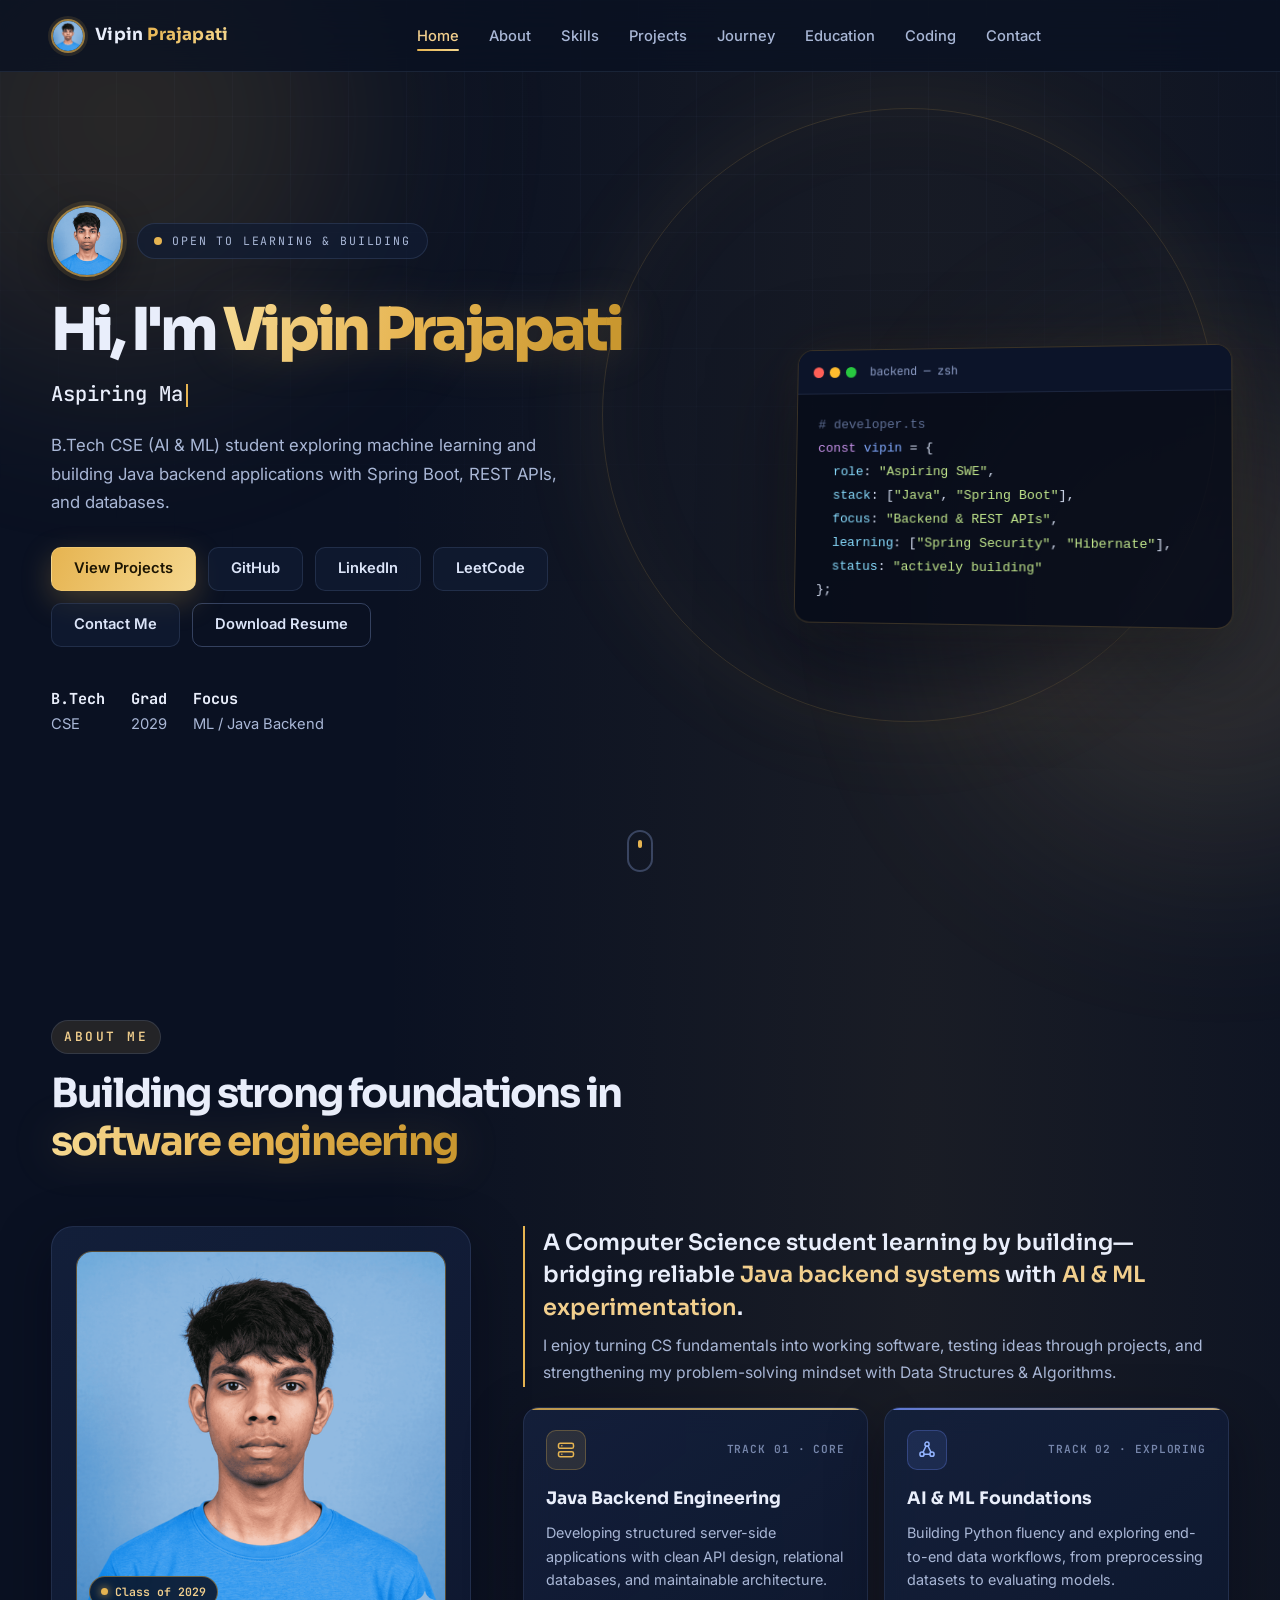
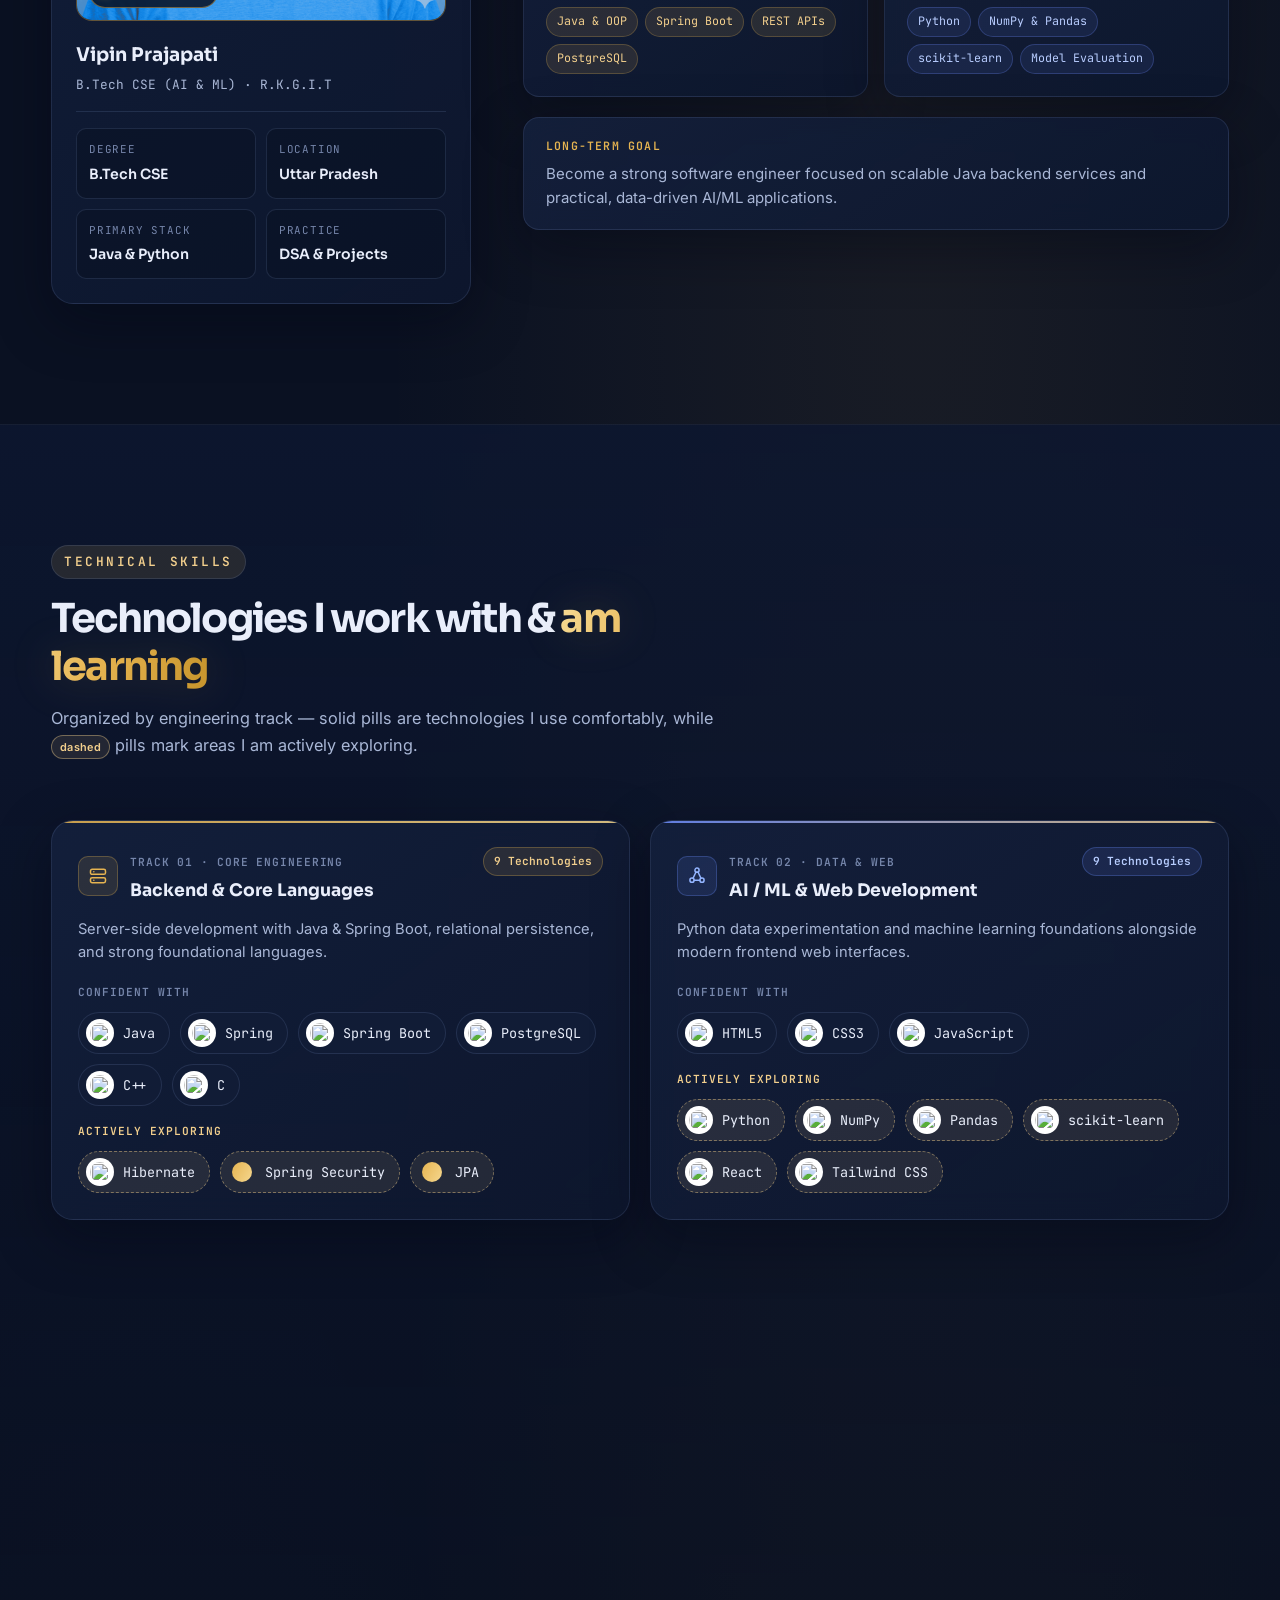
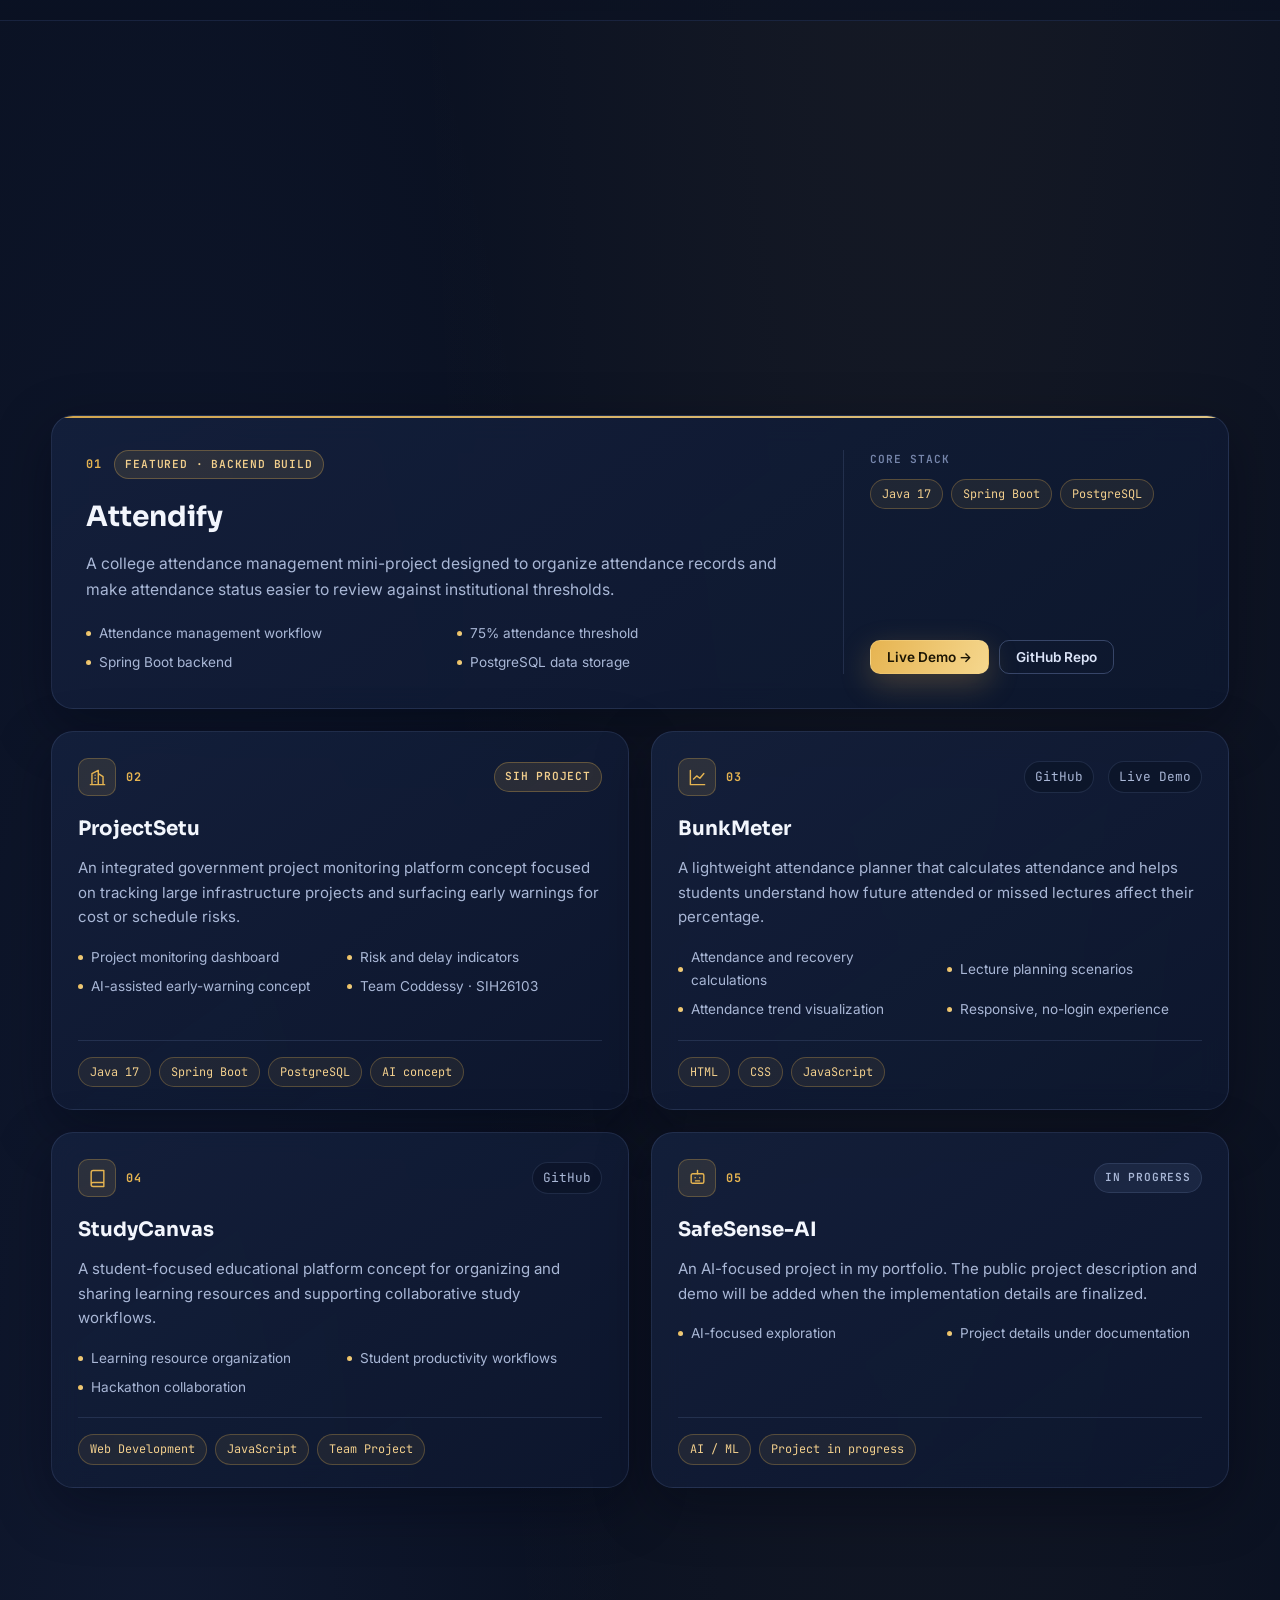
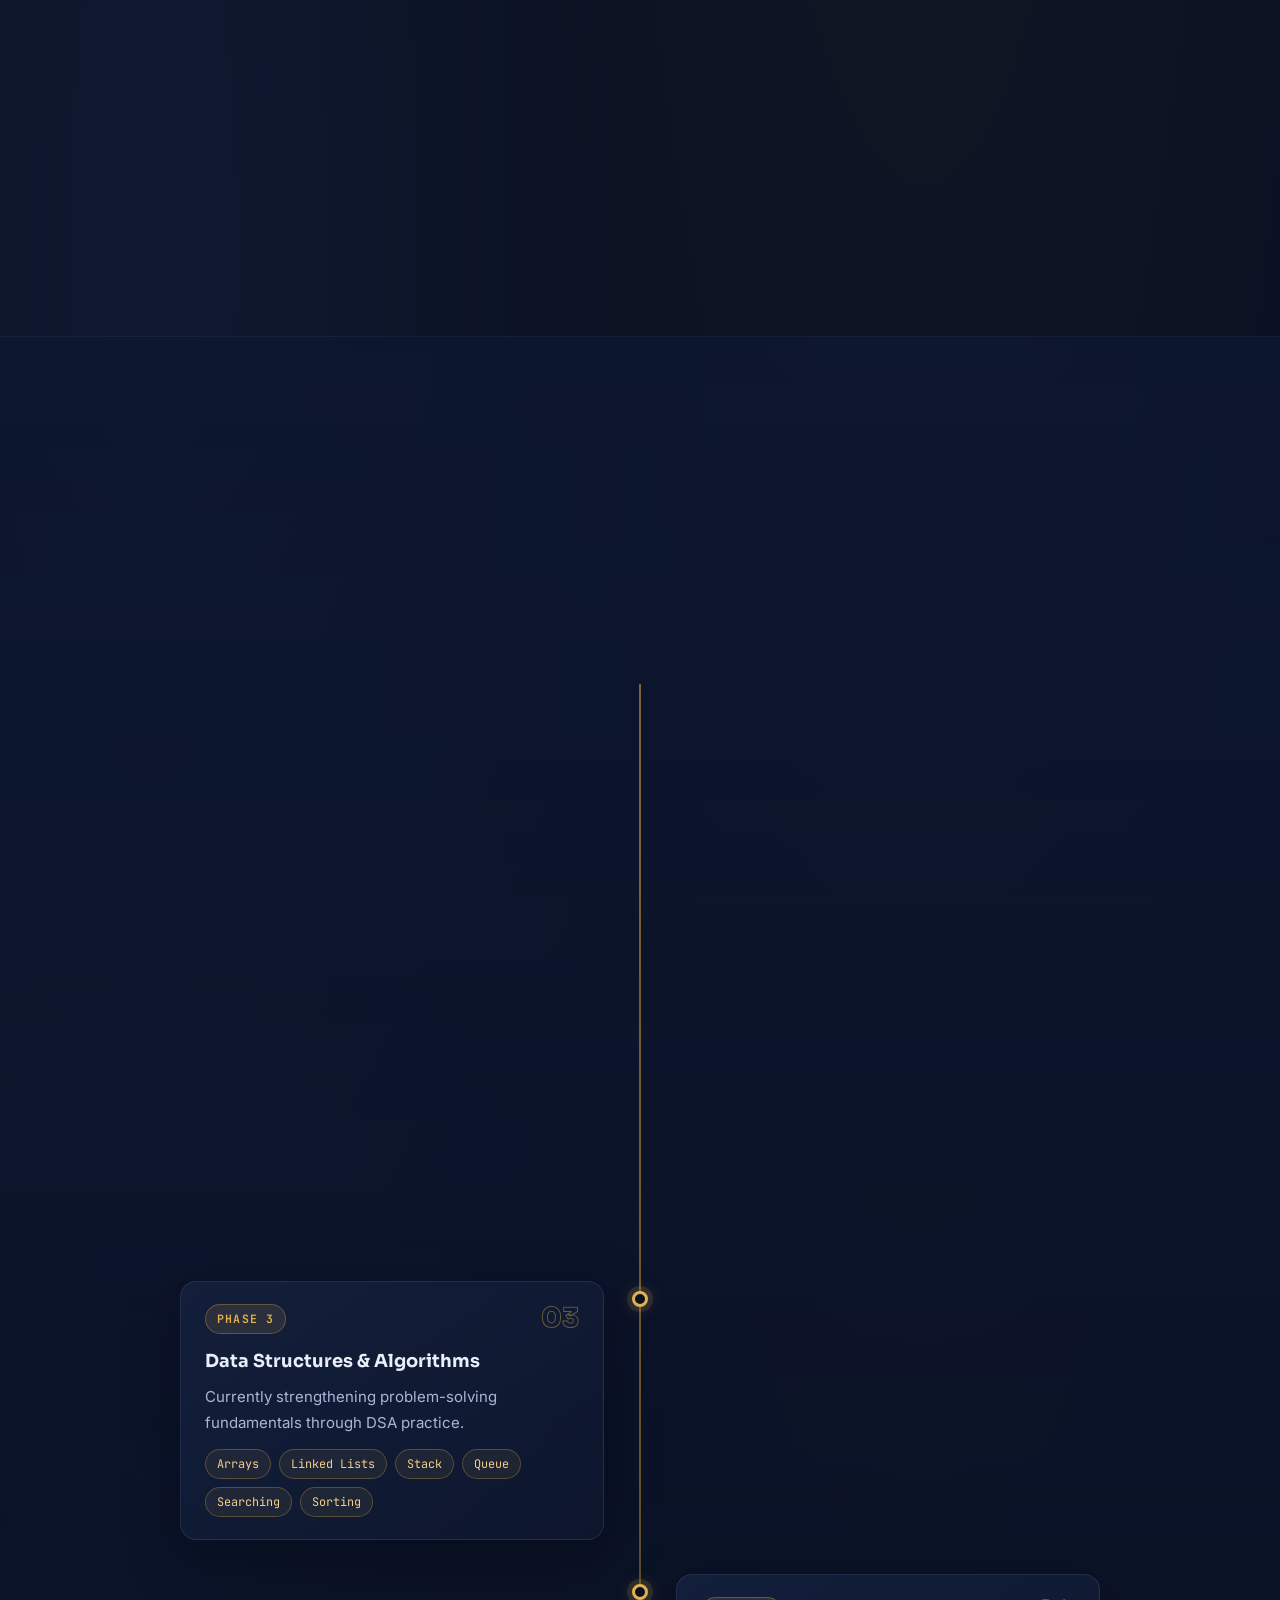
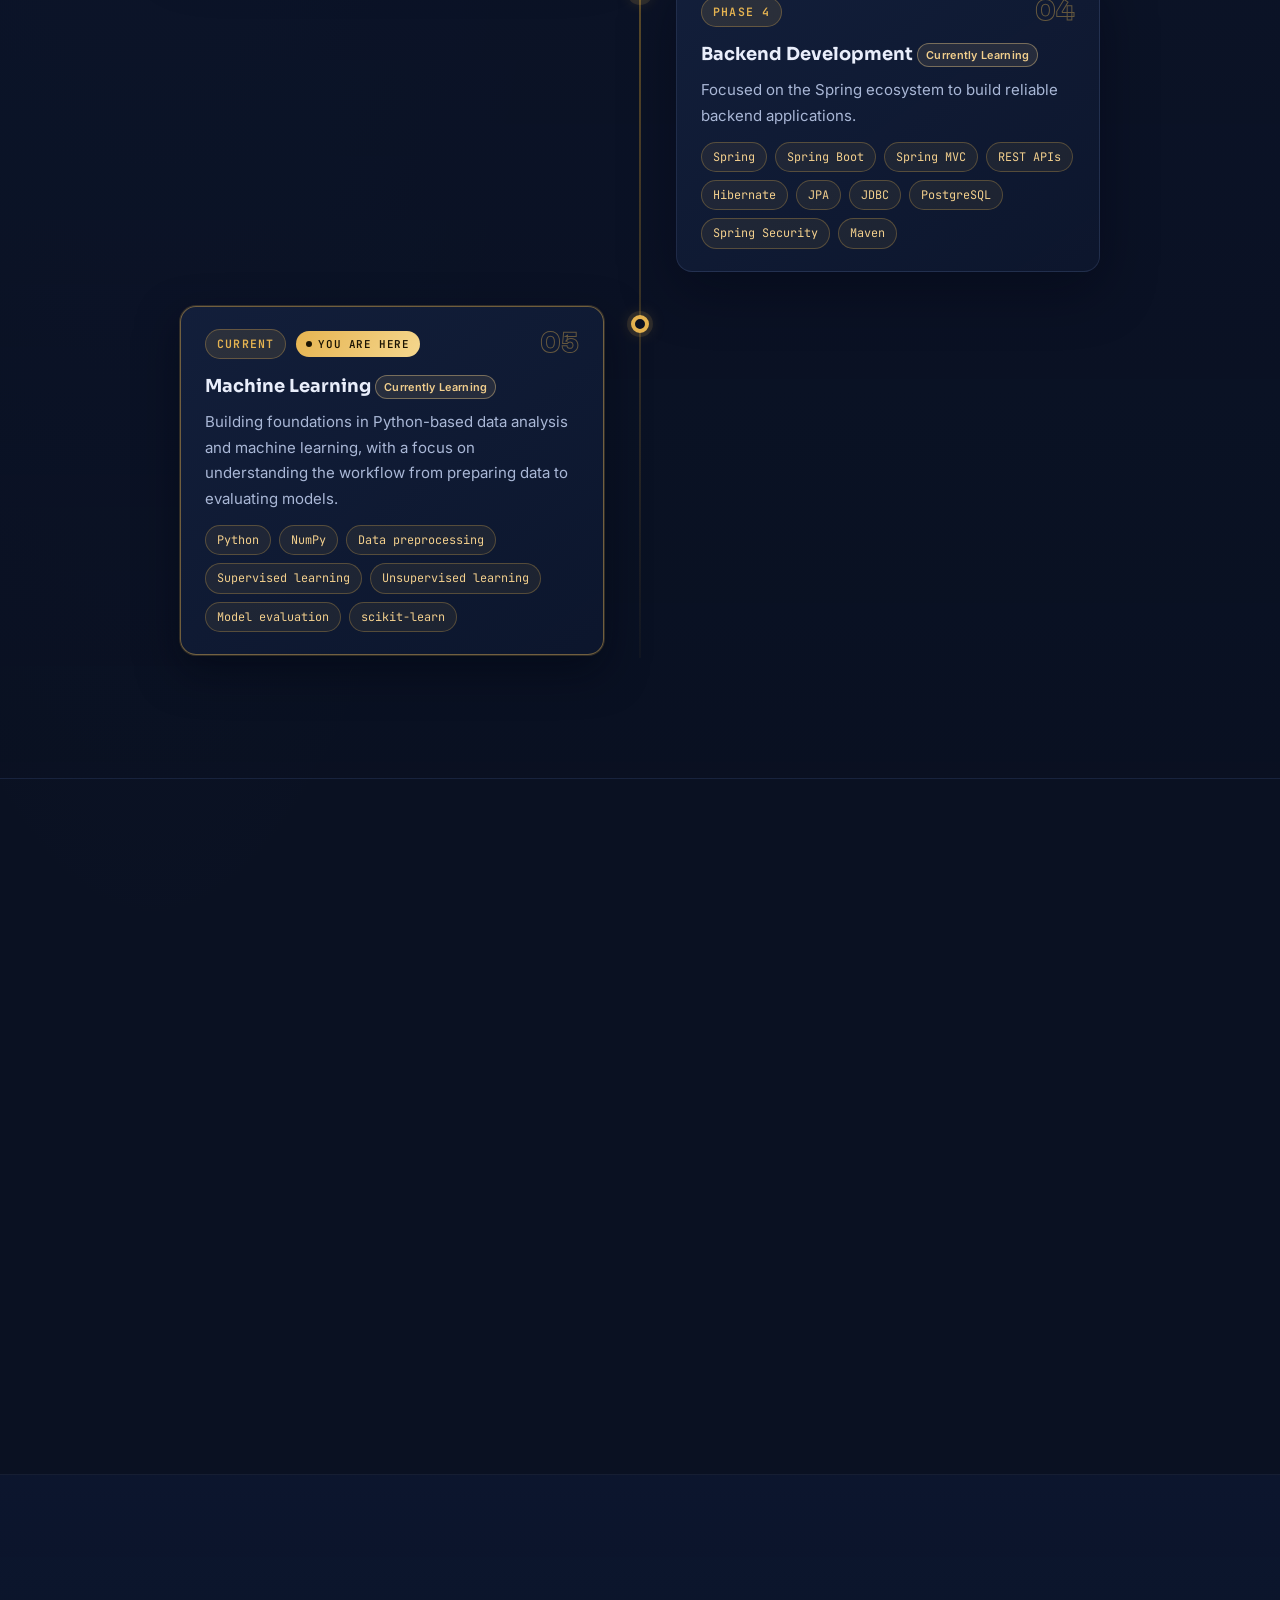
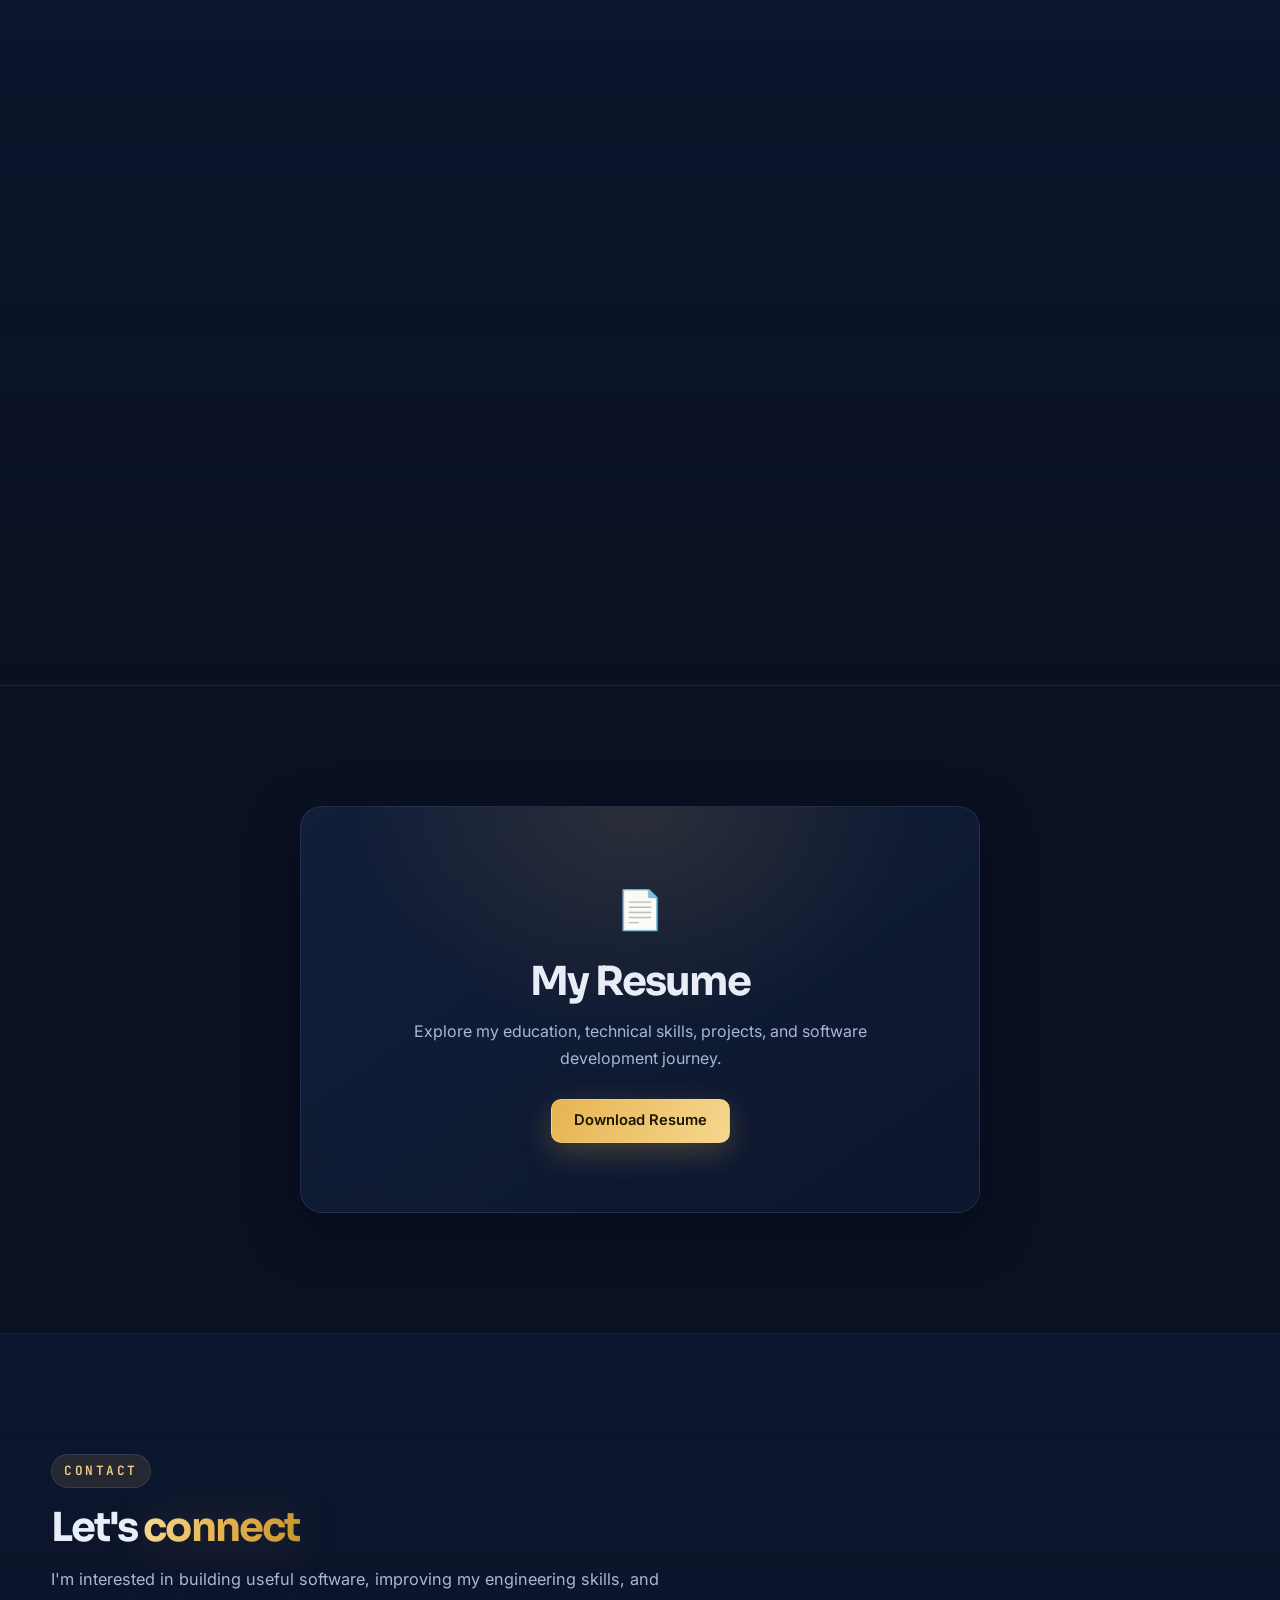
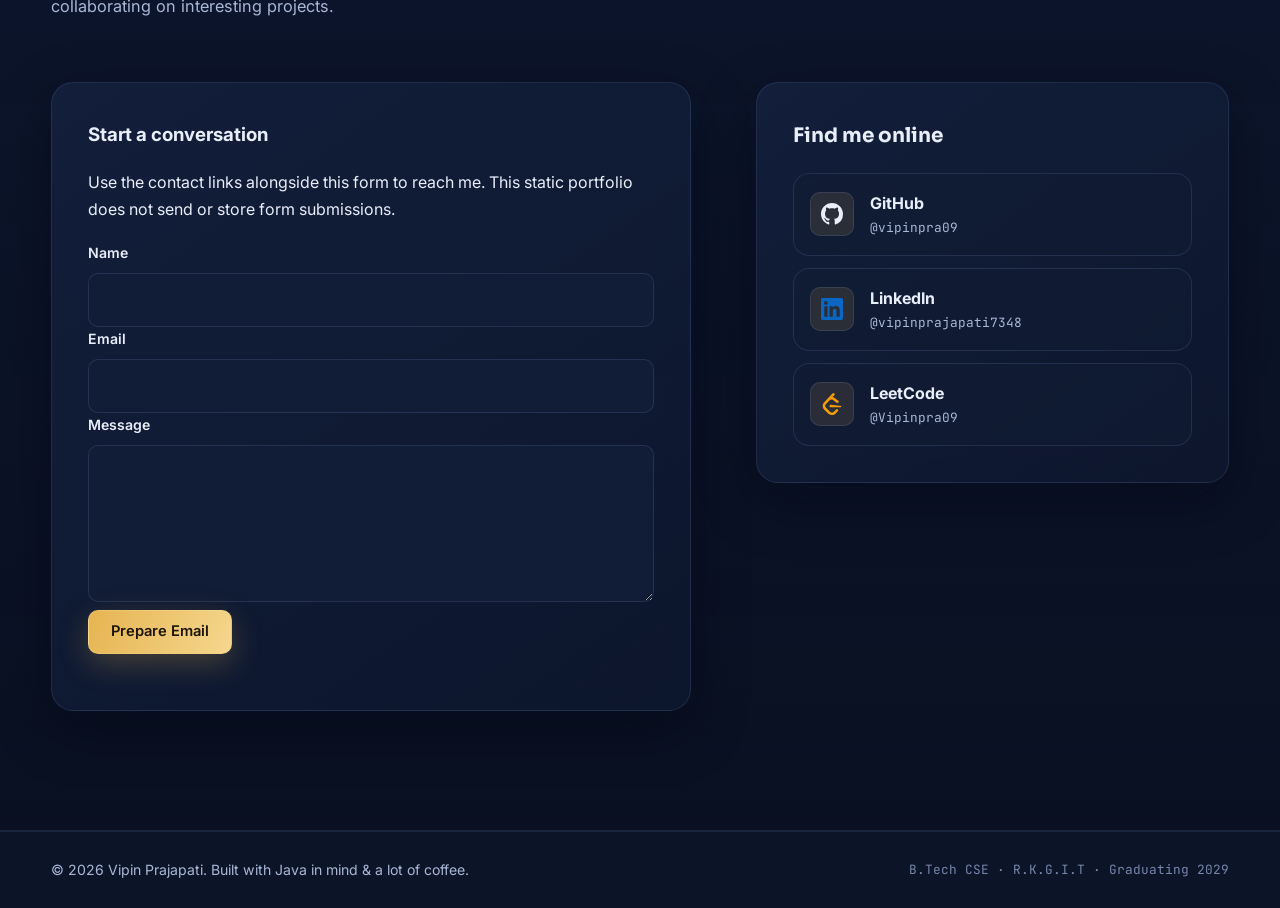
==== commit bef8cd7b: "Enhanced portfolio UI" ====
--- a/index.html
+++ b/index.html
@@ -61,72 +61,387 @@
   <span class="tk-prop">learning</span>: [<span class="tk-str">"Spring Security"</span>, <span class="tk-str">"Hibernate"</span>],
   <span class="tk-prop">status</span>: <span class="tk-str">"actively building"</span>
 };</pre></div></div></div></div><a class="hero__scroll" href="#about" aria-label="Scroll to About section"><span></span></a></section>
-    <section class="section" id="about"><div class="container"><div class="section__head reveal"><p class="section__tag">About Me</p><h2 class="section__title">Building strong foundations in <span class="gradient-text">software engineering</span></h2></div><div class="about__grid"><div class="about__text reveal"><p>I am a B.Tech Computer Science &amp; Engineering (AI &amp; ML) student at R.K.G.I.T, interested in machine learning, data experimentation, and practical software engineering.</p><p>On the AI/ML side, I am building my Python foundations and learning data-focused tools and machine learning concepts. I am also developing my Java backend skills with Spring Boot, REST APIs, databases, and application architecture.</p><p>I enjoy learning by building projects, testing ideas, and improving my problem-solving skills through Data Structures &amp; Algorithms.</p><p>My goal is to become a strong software engineer, with a focus on Java backend development and practical AI/ML applications.</p></div><div class="about__side"><figure class="about__photo reveal"><img src="assets/profile.png" alt="Photo of Vipin Prajapati" width="180" height="180" loading="lazy" /><figcaption><strong>Vipin Prajapati</strong><span>B.Tech CSE (AI &amp; ML) &middot; R.K.G.I.T</span></figcaption></figure><ul class="about__stats reveal" role="list"><li class="stat-card"><span class="stat-card__label">Degree</span><span class="stat-card__value">B.Tech CSE</span></li><li class="stat-card"><span class="stat-card__label">Graduation</span><span class="stat-card__value">2029</span></li><li class="stat-card"><span class="stat-card__label">Primary Stack</span><span class="stat-card__value">ML + Java Backend</span></li><li class="stat-card"><span class="stat-card__label">AI / ML</span><span class="stat-card__value">Foundations</span></li><li class="stat-card"><span class="stat-card__label">Practice</span><span class="stat-card__value">DSA Practitioner</span></li></ul></div></div></div></section>
-    <section class="section section--alt" id="skills"><div class="container"><div class="section__head reveal"><p class="section__tag">Technical Skills</p><h2 class="section__title">Technologies I work with &amp; <span class="gradient-text">am learning</span></h2><p class="section__sub">Solid badges are technologies I use comfortably — <span class="chip chip--learning">dashed</span> ones are areas I am actively exploring right now.</p></div><div class="skills__grid">
-        <article class="skill-group reveal">
-          <div class="skill-group__head"><span class="skill-card__icon" aria-hidden="true"><svg viewBox="0 0 24 24"><path d="m5 13 4 4L19 7"/></svg></span><h3>Confident with</h3></div>
-          <ul class="skill-logos" role="list">
-            <li><img src="https://cdn.jsdelivr.net/gh/devicons/devicon@latest/icons/java/java-original.svg" alt="" loading="lazy" /><span>Java</span></li>
-            <li><img src="https://cdn.jsdelivr.net/gh/devicons/devicon@latest/icons/cplusplus/cplusplus-original.svg" alt="" loading="lazy" /><span>C++</span></li>
-            <li><img src="https://cdn.jsdelivr.net/gh/devicons/devicon@latest/icons/c/c-original.svg" alt="" loading="lazy" /><span>C</span></li>
-            <li><img src="https://cdn.jsdelivr.net/gh/devicons/devicon@latest/icons/html5/html5-original.svg" alt="" loading="lazy" /><span>HTML5</span></li>
-            <li><img src="https://cdn.jsdelivr.net/gh/devicons/devicon@latest/icons/css3/css3-original.svg" alt="" loading="lazy" /><span>CSS3</span></li>
-            <li><img src="https://cdn.jsdelivr.net/gh/devicons/devicon@latest/icons/javascript/javascript-original.svg" alt="" loading="lazy" /><span>JavaScript</span></li>
-            <li><img src="https://cdn.jsdelivr.net/gh/devicons/devicon@latest/icons/spring/spring-original.svg" alt="" loading="lazy" /><span>Spring</span></li>
-            <li><img src="https://cdn.jsdelivr.net/gh/devicons/devicon@latest/icons/spring/spring-original.svg" alt="" loading="lazy" /><span>Spring Boot</span></li>
-            <li><img src="https://cdn.jsdelivr.net/gh/devicons/devicon@latest/icons/postgresql/postgresql-original.svg" alt="" loading="lazy" /><span>PostgreSQL</span></li>
-            <li><img src="https://cdn.jsdelivr.net/gh/devicons/devicon@latest/icons/git/git-original.svg" alt="" loading="lazy" /><span>Git</span></li>
-            <li><img src="https://cdn.jsdelivr.net/gh/devicons/devicon@latest/icons/github/github-original.svg" alt="" loading="lazy" /><span>GitHub</span></li>
-            <li><img src="https://cdn.jsdelivr.net/gh/devicons/devicon@latest/icons/intellij/intellij-original.svg" alt="" loading="lazy" /><span>IntelliJ IDEA</span></li>
-            <li><img src="https://cdn.jsdelivr.net/gh/devicons/devicon@latest/icons/vscode/vscode-original.svg" alt="" loading="lazy" /><span>VS Code</span></li>
-            <li><img src="https://cdn.jsdelivr.net/gh/devicons/devicon@latest/icons/postman/postman-original.svg" alt="" loading="lazy" /><span>Postman</span></li>
-            <li><img src="https://cdn.jsdelivr.net/gh/devicons/devicon@latest/icons/maven/maven-original.svg" alt="" loading="lazy" /><span>Maven</span></li>
-          </ul>
+    <section class="section" id="about">
+      <div class="container">
+        <div class="section__head reveal">
+          <p class="section__tag">About Me</p>
+          <h2 class="section__title">Building strong foundations in <span class="gradient-text">software engineering</span></h2>
+        </div>
+        <div class="about__layout">
+          <aside class="about__profile-col reveal">
+            <figure class="about__portrait-card">
+              <div class="about__portrait-frame">
+                <img src="assets/profile.png" alt="Photo of Vipin Prajapati" width="220" height="220" loading="lazy" />
+                <span class="about__badge"><span class="about__badge-dot" aria-hidden="true"></span>Class of 2029</span>
+              </div>
+              <figcaption class="about__portrait-meta">
+                <strong>Vipin Prajapati</strong>
+                <span>B.Tech CSE (AI &amp; ML) &middot; R.K.G.I.T</span>
+              </figcaption>
+              <dl class="about__facts">
+                <div class="about__fact">
+                  <dt>Degree</dt>
+                  <dd>B.Tech CSE</dd>
+                </div>
+                <div class="about__fact">
+                  <dt>Location</dt>
+                  <dd>Uttar Pradesh</dd>
+                </div>
+                <div class="about__fact">
+                  <dt>Primary Stack</dt>
+                  <dd>Java &amp; Python</dd>
+                </div>
+                <div class="about__fact">
+                  <dt>Practice</dt>
+                  <dd>DSA &amp; Projects</dd>
+                </div>
+              </dl>
+            </figure>
+          </aside>
+          <div class="about__content-col">
+            <div class="about__lead reveal">
+              <p class="about__headline">A Computer Science student learning by building&mdash;bridging reliable <span class="about__highlight">Java backend systems</span> with <span class="about__highlight">AI &amp; ML experimentation</span>.</p>
+              <p class="about__summary">I enjoy turning CS fundamentals into working software, testing ideas through projects, and strengthening my problem-solving mindset with Data Structures &amp; Algorithms.</p>
+            </div>
+            <div class="about__tracks">
+              <article class="track-card reveal">
+                <div class="track-card__head">
+                  <span class="track-card__icon" aria-hidden="true">
+                    <svg viewBox="0 0 24 24"><rect x="3" y="4" width="18" height="6" rx="2"/><rect x="3" y="14" width="18" height="6" rx="2"/><path d="M7 7h.01M7 17h.01"/></svg>
+                  </span>
+                  <span class="track-card__eyebrow">Track 01 &middot; Core</span>
+                </div>
+                <h3>Java Backend Engineering</h3>
+                <p>Developing structured server-side applications with clean API design, relational databases, and maintainable architecture.</p>
+                <ul class="track-card__tags" role="list">
+                  <li>Java &amp; OOP</li>
+                  <li>Spring Boot</li>
+                  <li>REST APIs</li>
+                  <li>PostgreSQL</li>
+                </ul>
+              </article>
+              <article class="track-card track-card--ml reveal">
+                <div class="track-card__head">
+                  <span class="track-card__icon" aria-hidden="true">
+                    <svg viewBox="0 0 24 24"><circle cx="12" cy="5" r="2.5"/><circle cx="6" cy="17" r="2.5"/><circle cx="18" cy="17" r="2.5"/><path d="M10.8 7.2 7.2 14.8M13.2 7.2l3.6 7.6M8.5 17h7"/></svg>
+                  </span>
+                  <span class="track-card__eyebrow">Track 02 &middot; Exploring</span>
+                </div>
+                <h3>AI &amp; ML Foundations</h3>
+                <p>Building Python fluency and exploring end-to-end data workflows, from preprocessing datasets to evaluating models.</p>
+                <ul class="track-card__tags" role="list">
+                  <li>Python</li>
+                  <li>NumPy &amp; Pandas</li>
+                  <li>scikit-learn</li>
+                  <li>Model Evaluation</li>
+                </ul>
+              </article>
+            </div>
+            <div class="about__goal reveal">
+              <span class="about__goal-label">Long-Term Goal</span>
+              <p>Become a strong software engineer focused on scalable Java backend services and practical, data-driven AI/ML applications.</p>
+            </div>
+          </div>
+        </div>
+      </div>
+    </section>
+    <section class="section section--alt" id="skills">
+      <div class="container">
+        <div class="section__head reveal">
+          <p class="section__tag">Technical Skills</p>
+          <h2 class="section__title">Technologies I work with &amp; <span class="gradient-text">am learning</span></h2>
+          <p class="section__sub">Organized by engineering track &mdash; solid pills are technologies I use comfortably, while <span class="chip chip--learning">dashed</span> pills mark areas I am actively exploring.</p>
+        </div>
+        <div class="skills__tracks">
+          <article class="skill-track reveal">
+            <div class="skill-track__head">
+              <div class="skill-track__title-row">
+                <span class="track-card__icon" aria-hidden="true">
+                  <svg viewBox="0 0 24 24"><rect x="3" y="4" width="18" height="6" rx="2"/><rect x="3" y="14" width="18" height="6" rx="2"/><path d="M7 7h.01M7 17h.01"/></svg>
+                </span>
+                <div>
+                  <span class="track-card__eyebrow">Track 01 &middot; Core Engineering</span>
+                  <h3>Backend &amp; Core Languages</h3>
+                </div>
+              </div>
+              <span class="skill-track__count">9 Technologies</span>
+            </div>
+            <p class="skill-track__desc">Server-side development with Java &amp; Spring Boot, relational persistence, and strong foundational languages.</p>
+            <div class="skill-track__groups">
+              <div class="skill-track__group">
+                <span class="skill-track__label">Confident with</span>
+                <ul class="skill-logos" role="list">
+                  <li><img src="https://cdn.jsdelivr.net/gh/devicons/devicon@latest/icons/java/java-original.svg" alt="" loading="lazy" /><span>Java</span></li>
+                  <li><img src="https://cdn.jsdelivr.net/gh/devicons/devicon@latest/icons/spring/spring-original.svg" alt="" loading="lazy" /><span>Spring</span></li>
+                  <li><img src="https://cdn.jsdelivr.net/gh/devicons/devicon@latest/icons/spring/spring-original.svg" alt="" loading="lazy" /><span>Spring Boot</span></li>
+                  <li><img src="https://cdn.jsdelivr.net/gh/devicons/devicon@latest/icons/postgresql/postgresql-original.svg" alt="" loading="lazy" /><span>PostgreSQL</span></li>
+                  <li><img src="https://cdn.jsdelivr.net/gh/devicons/devicon@latest/icons/cplusplus/cplusplus-original.svg" alt="" loading="lazy" /><span>C++</span></li>
+                  <li><img src="https://cdn.jsdelivr.net/gh/devicons/devicon@latest/icons/c/c-original.svg" alt="" loading="lazy" /><span>C</span></li>
+                </ul>
+              </div>
+              <div class="skill-track__group">
+                <span class="skill-track__label skill-track__label--learning">Actively exploring</span>
+                <ul class="skill-logos skill-logos--learning" role="list">
+                  <li class="is-learning"><img src="https://cdn.jsdelivr.net/gh/devicons/devicon@latest/icons/hibernate/hibernate-original.svg" alt="" loading="lazy" /><span>Hibernate</span></li>
+                  <li class="is-learning"><span class="dot-fallback" aria-hidden="true"></span><span>Spring Security</span></li>
+                  <li class="is-learning"><span class="dot-fallback" aria-hidden="true"></span><span>JPA</span></li>
+                </ul>
+              </div>
+            </div>
+          </article>
+          <article class="skill-track skill-track--ml reveal">
+            <div class="skill-track__head">
+              <div class="skill-track__title-row">
+                <span class="track-card__icon" aria-hidden="true">
+                  <svg viewBox="0 0 24 24"><circle cx="12" cy="5" r="2.5"/><circle cx="6" cy="17" r="2.5"/><circle cx="18" cy="17" r="2.5"/><path d="M10.8 7.2 7.2 14.8M13.2 7.2l3.6 7.6M8.5 17h7"/></svg>
+                </span>
+                <div>
+                  <span class="track-card__eyebrow">Track 02 &middot; Data &amp; Web</span>
+                  <h3>AI / ML &amp; Web Development</h3>
+                </div>
+              </div>
+              <span class="skill-track__count">9 Technologies</span>
+            </div>
+            <p class="skill-track__desc">Python data experimentation and machine learning foundations alongside modern frontend web interfaces.</p>
+            <div class="skill-track__groups">
+              <div class="skill-track__group">
+                <span class="skill-track__label">Confident with</span>
+                <ul class="skill-logos" role="list">
+                  <li><img src="https://cdn.jsdelivr.net/gh/devicons/devicon@latest/icons/html5/html5-original.svg" alt="" loading="lazy" /><span>HTML5</span></li>
+                  <li><img src="https://cdn.jsdelivr.net/gh/devicons/devicon@latest/icons/css3/css3-original.svg" alt="" loading="lazy" /><span>CSS3</span></li>
+                  <li><img src="https://cdn.jsdelivr.net/gh/devicons/devicon@latest/icons/javascript/javascript-original.svg" alt="" loading="lazy" /><span>JavaScript</span></li>
+                </ul>
+              </div>
+              <div class="skill-track__group">
+                <span class="skill-track__label skill-track__label--learning">Actively exploring</span>
+                <ul class="skill-logos skill-logos--learning" role="list">
+                  <li class="is-learning"><img src="https://cdn.jsdelivr.net/gh/devicons/devicon@latest/icons/python/python-original.svg" alt="" loading="lazy" /><span>Python</span></li>
+                  <li class="is-learning"><img src="https://cdn.jsdelivr.net/gh/devicons/devicon@latest/icons/numpy/numpy-original.svg" alt="" loading="lazy" /><span>NumPy</span></li>
+                  <li class="is-learning"><img src="https://cdn.jsdelivr.net/gh/devicons/devicon@latest/icons/pandas/pandas-original.svg" alt="" loading="lazy" /><span>Pandas</span></li>
+                  <li class="is-learning"><img src="https://cdn.jsdelivr.net/gh/devicons/devicon@latest/icons/scikitlearn/scikitlearn-original.svg" alt="" loading="lazy" /><span>scikit-learn</span></li>
+                  <li class="is-learning"><img src="https://cdn.jsdelivr.net/gh/devicons/devicon@latest/icons/react/react-original.svg" alt="" loading="lazy" /><span>React</span></li>
+                  <li class="is-learning"><img src="https://cdn.jsdelivr.net/gh/devicons/devicon@latest/icons/tailwindcss/tailwindcss-original.svg" alt="" loading="lazy" /><span>Tailwind CSS</span></li>
+                </ul>
+              </div>
+            </div>
+          </article>
+        </div>
+        <div class="skills__matrix reveal">
+          <div class="skills__pane">
+            <div class="skills__pane-head">
+              <span class="skill-card__icon" aria-hidden="true"><svg viewBox="0 0 24 24"><path d="M14.7 6.3a1 1 0 0 0 0 1.4l1.6 1.6a1 1 0 0 0 1.4 0l3.77-3.77a6 6 0 0 1-7.94 7.94l-6.91 6.91a2.12 2.12 0 0 1-3-3l6.91-6.91a6 6 0 0 1 7.94-7.94l-3.76 3.76z"/></svg></span>
+              <div>
+                <span class="track-card__eyebrow">Workflow &amp; Practice</span>
+                <h3>Developer Tooling</h3>
+              </div>
+            </div>
+            <ul class="skill-logos" role="list">
+              <li><img src="https://cdn.jsdelivr.net/gh/devicons/devicon@latest/icons/git/git-original.svg" alt="" loading="lazy" /><span>Git</span></li>
+              <li><img src="https://cdn.jsdelivr.net/gh/devicons/devicon@latest/icons/github/github-original.svg" alt="" loading="lazy" /><span>GitHub</span></li>
+              <li><img src="https://cdn.jsdelivr.net/gh/devicons/devicon@latest/icons/intellij/intellij-original.svg" alt="" loading="lazy" /><span>IntelliJ IDEA</span></li>
+              <li><img src="https://cdn.jsdelivr.net/gh/devicons/devicon@latest/icons/vscode/vscode-original.svg" alt="" loading="lazy" /><span>VS Code</span></li>
+              <li><img src="https://cdn.jsdelivr.net/gh/devicons/devicon@latest/icons/postman/postman-original.svg" alt="" loading="lazy" /><span>Postman</span></li>
+              <li><img src="https://cdn.jsdelivr.net/gh/devicons/devicon@latest/icons/maven/maven-original.svg" alt="" loading="lazy" /><span>Maven</span></li>
+              <li class="is-learning"><img src="https://cdn.jsdelivr.net/gh/devicons/devicon@latest/icons/leetcode/leetcode-original.svg" alt="" loading="lazy" /><span>LeetCode</span></li>
+            </ul>
+          </div>
+          <div class="skills__pane skills__pane--concepts">
+            <div class="skills__pane-head">
+              <span class="skill-card__icon" aria-hidden="true"><svg viewBox="0 0 24 24"><path d="m12 3 9 5-9 5-9-5 9-5z"/><path d="m3 13 9 5 9-5"/></svg></span>
+              <div>
+                <span class="track-card__eyebrow">Core Theory</span>
+                <h3>Concepts &amp; CS Fundamentals</h3>
+              </div>
+            </div>
+            <ul class="skill-list" role="list">
+              <li>REST APIs</li>
+              <li>Spring MVC</li>
+              <li>JDBC</li>
+              <li>SQL</li>
+              <li>Data preprocessing</li>
+              <li>Model evaluation</li>
+              <li>Arrays</li>
+              <li>Linked Lists</li>
+              <li>Stack</li>
+              <li>Queue</li>
+              <li>Searching</li>
+              <li>Sorting</li>
+              <li>Binary Search</li>
+              <li>Problem Solving</li>
+            </ul>
+          </div>
+        </div>
+      </div>
+    </section>
+    <section class="section" id="projects">
+      <div class="container">
+        <div class="projects__header">
+          <div class="section__head reveal">
+            <p class="section__tag">Selected Work</p>
+            <h2 class="section__title">Projects built with <span class="gradient-text">curiosity &amp; code</span></h2>
+            <p class="section__sub">A selection of academic, personal, and hackathon work. Each card links only to a repository or live demo that is known.</p>
+          </div>
+          <div class="projects__filters reveal" role="group" aria-label="Filter projects by category">
+            <button class="filter-pill is-active" type="button" data-filter="all" aria-pressed="true">All <span>6</span></button>
+            <button class="filter-pill" type="button" data-filter="backend" aria-pressed="false">Java Backend <span>2</span></button>
+            <button class="filter-pill" type="button" data-filter="web" aria-pressed="false">Web Apps <span>3</span></button>
+            <button class="filter-pill" type="button" data-filter="ai" aria-pressed="false">AI / Concepts <span>2</span></button>
+          </div>
+        </div>
+
+        <article class="project-spotlight reveal" data-category="backend">
+          <div class="project-spotlight__main">
+            <div class="project-spotlight__meta">
+              <span class="project-num">01</span>
+              <span class="project-status-pill">Featured &middot; Backend Build</span>
+            </div>
+            <h3 class="project-spotlight__title">Attendify</h3>
+            <p class="project-spotlight__desc">A college attendance management mini-project designed to organize attendance records and make attendance status easier to review against institutional thresholds.</p>
+            <ul class="project-card__features" role="list">
+              <li>Attendance management workflow</li>
+              <li>75% attendance threshold</li>
+              <li>Spring Boot backend</li>
+              <li>PostgreSQL data storage</li>
+            </ul>
+          </div>
+          <div class="project-spotlight__side">
+            <div class="project-spotlight__stack">
+              <span class="project-spotlight__label">Core Stack</span>
+              <ul class="tags" role="list">
+                <li>Java 17</li>
+                <li>Spring Boot</li>
+                <li>PostgreSQL</li>
+              </ul>
+            </div>
+            <div class="project-spotlight__actions">
+              <a class="btn btn--primary btn--sm" href="https://attendifyweb.vercel.app/" target="_blank" rel="noopener noreferrer">Live Demo &rarr;</a>
+              <a class="btn btn--outline btn--sm" href="https://github.com/vipinpra09/Attendify" target="_blank" rel="noopener noreferrer">GitHub Repo</a>
+            </div>
+          </div>
         </article>
-        <article class="skill-group skill-group--learning reveal">
-          <div class="skill-group__head"><span class="skill-card__icon" aria-hidden="true"><svg viewBox="0 0 24 24"><circle cx="12" cy="12" r="9"/><path d="M15.5 8.5 13 13l-4.5 2.5L11 11z"/></svg></span><h3>Currently exploring</h3></div>
-          <ul class="skill-logos" role="list">
-            <li><img src="https://cdn.jsdelivr.net/gh/devicons/devicon@latest/icons/python/python-original.svg" alt="" loading="lazy" /><span>Python</span></li>
-            <li><img src="https://cdn.jsdelivr.net/gh/devicons/devicon@latest/icons/numpy/numpy-original.svg" alt="" loading="lazy" /><span>NumPy</span></li>
-            <li><img src="https://cdn.jsdelivr.net/gh/devicons/devicon@latest/icons/pandas/pandas-original.svg" alt="" loading="lazy" /><span>Pandas</span></li>
-            <li><img src="https://cdn.jsdelivr.net/gh/devicons/devicon@latest/icons/scikitlearn/scikitlearn-original.svg" alt="" loading="lazy" /><span>scikit-learn</span></li>
-            <li><img src="https://cdn.jsdelivr.net/gh/devicons/devicon@latest/icons/hibernate/hibernate-original.svg" alt="" loading="lazy" /><span>Hibernate</span></li>
-            <li><img src="https://cdn.jsdelivr.net/gh/devicons/devicon@latest/icons/react/react-original.svg" alt="" loading="lazy" /><span>React</span></li>
-            <li><img src="https://cdn.jsdelivr.net/gh/devicons/devicon@latest/icons/tailwindcss/tailwindcss-original.svg" alt="" loading="lazy" /><span>Tailwind CSS</span></li>
-            <li><img src="https://cdn.jsdelivr.net/gh/devicons/devicon@latest/icons/leetcode/leetcode-original.svg" alt="" loading="lazy" /><span>LeetCode</span></li>
-            <li><span class="dot-fallback" aria-hidden="true"></span><span>Spring Security</span></li>
-            <li><span class="dot-fallback" aria-hidden="true"></span><span>JPA</span></li>
-          </ul>
-        </article>
-        <article class="skill-group skill-group--concepts reveal">
-          <div class="skill-group__head"><span class="skill-card__icon" aria-hidden="true"><svg viewBox="0 0 24 24"><path d="m12 3 9 5-9 5-9-5 9-5z"/><path d="m3 13 9 5 9-5"/></svg></span><h3>Concepts &amp; CS Fundamentals</h3></div>
-          <ul class="skill-list" role="list">
-            <li>REST APIs</li>
-            <li>Spring MVC</li>
-            <li>JDBC</li>
-            <li>SQL</li>
-            <li>Data preprocessing</li>
-            <li>Model evaluation</li>
-            <li>Arrays</li>
-            <li>Linked Lists</li>
-            <li>Stack</li>
-            <li>Queue</li>
-            <li>Searching</li>
-            <li>Sorting</li>
-            <li>Binary Search</li>
-            <li>Problem Solving</li>
-          </ul>
-        </article>
-      </div></div></section>
-    <section class="section" id="projects">
-<div class="container"><div class="section__head reveal"><p class="section__tag">Selected Work</p><h2 class="section__title">Projects built with <span class="gradient-text">curiosity &amp; code</span></h2><p class="section__sub">A selection of academic, personal, and hackathon work. Each card links only to a repository or live demo that is known.</p></div><div class="projects__grid">
-<article class="project-card reveal"><div class="project-card__body"><div class="project-card__top"><span class="project-card__folder" aria-hidden="true">&#128202;</span><div class="project-card__links"><a href="https://github.com/vipinpra09/BunkMeter" target="_blank" rel="noopener noreferrer">GitHub Repository</a><a href="https://vipinpra09.github.io/BunkMeter/" target="_blank" rel="noopener noreferrer">Live Demo</a></div></div><h3 class="project-card__title">BunkMeter</h3><p class="project-card__desc">A lightweight attendance planner that calculates attendance and helps students understand how future attended or missed lectures affect their percentage.</p><ul class="project-card__features" role="list"><li>Attendance and recovery calculations</li><li>Lecture planning scenarios</li><li>Attendance trend visualization</li><li>Responsive, no-login experience</li></ul></div><div class="project-card__foot"><ul class="tags" role="list"><li>HTML</li><li>CSS</li><li>JavaScript</li></ul></div></article>
-<article class="project-card reveal"><div class="project-card__body"><div class="project-card__top"><span class="project-card__folder" aria-hidden="true">&#128221;</span><div class="project-card__links"><a href="https://github.com/vipinpra09/Attendify" target="_blank" rel="noopener noreferrer">GitHub Repository</a><a href="https://attendifyweb.vercel.app/" target="_blank" rel="noopener noreferrer">Live Demo</a></div></div><h3 class="project-card__title">Attendify</h3><p class="project-card__desc">A college attendance management mini-project designed to organize attendance records and make attendance status easier to review.</p><ul class="project-card__features" role="list"><li>Attendance management workflow</li><li>75% attendance threshold</li><li>Spring Boot backend</li><li>PostgreSQL data storage</li></ul></div><div class="project-card__foot"><ul class="tags" role="list"><li>Java 17</li><li>Spring Boot</li><li>PostgreSQL</li></ul></div></article>
-<article class="project-card reveal"><div class="project-card__body"><div class="project-card__top"><span class="project-card__folder" aria-hidden="true">&#127959;</span><span class="project-card__status">SIH Project</span></div><h3 class="project-card__title">ProjectSetu</h3><p class="project-card__desc">An integrated government project monitoring platform concept focused on tracking large infrastructure projects and surfacing early warnings for cost or schedule risks.</p><ul class="project-card__features" role="list"><li>Project monitoring dashboard</li><li>Risk and delay indicators</li><li>AI-assisted early-warning concept</li><li>Team Coddessy · SIH26103</li></ul></div><div class="project-card__foot"><ul class="tags" role="list"><li>Java 17</li><li>Spring Boot</li><li>PostgreSQL</li><li>AI concept</li></ul></div></article>
-<article class="project-card reveal"><div class="project-card__body"><div class="project-card__top"><span class="project-card__folder" aria-hidden="true">&#128218;</span><div class="project-card__links"><a href="https://github.com/vipinpra09/rkgit-hackwarts-StudyCanvas" target="_blank" rel="noopener noreferrer">GitHub Repository</a></div></div><h3 class="project-card__title">StudyCanvas</h3><p class="project-card__desc">A student-focused educational platform concept for organizing and sharing learning resources and supporting collaborative study workflows.</p><ul class="project-card__features" role="list"><li>Learning resource organization</li><li>Student productivity workflows</li><li>Hackathon collaboration</li></ul></div><div class="project-card__foot"><ul class="tags" role="list"><li>Web Development</li><li>JavaScript</li><li>Team Project</li></ul></div></article>
-<article class="project-card reveal"><div class="project-card__body"><div class="project-card__top"><span class="project-card__folder" aria-hidden="true">&#129302;</span></div><h3 class="project-card__title">SafeSense-AI</h3><p class="project-card__desc">An AI-focused project in my portfolio. The public project description and demo will be added when the implementation details are finalized.</p><ul class="project-card__features" role="list"><li>AI-focused exploration</li><li>Project details under documentation</li></ul></div><div class="project-card__foot"><ul class="tags" role="list"><li>AI / ML</li><li>Project in progress</li></ul></div></article>
-<article class="project-card reveal"><div class="project-card__body"><div class="project-card__top"><span class="project-card__folder" aria-hidden="true">&#128187;</span><div class="project-card__links"><a href="https://github.com/vipinpra09/Portfolio" target="_blank" rel="noopener noreferrer">GitHub Repository</a><a href="https://vipin-prajapati-portfolio.vercel.app/" target="_blank" rel="noopener noreferrer">Live Portfolio</a></div></div><h3 class="project-card__title">Developer Portfolio</h3><p class="project-card__desc">My personal portfolio showcasing selected projects, technical interests, learning progress, and developer profiles.</p><ul class="project-card__features" role="list"><li>Responsive single-page experience</li><li>Dynamic GitHub repository listing</li><li>Interactive 3D hero and motion system</li></ul></div><div class="project-card__foot"><ul class="tags" role="list"><li>HTML</li><li>CSS</li><li>JavaScript</li><li>Three.js</li></ul></div></article>
-</div></div></section>
+
+        <div class="projects__grid" id="projects-grid">
+          <article class="project-card reveal" data-category="backend ai">
+            <div class="project-card__body">
+              <div class="project-card__top">
+                <div class="project-card__id">
+                  <span class="project-card__icon" aria-hidden="true"><svg viewBox="0 0 24 24"><path d="M3 21h18M5 21V7l8-4v18M19 21V11l-6-4M9 9v.01M9 13v.01M9 17v.01"/></svg></span>
+                  <span class="project-num">02</span>
+                </div>
+                <span class="project-card__status">SIH Project</span>
+              </div>
+              <h3 class="project-card__title">ProjectSetu</h3>
+              <p class="project-card__desc">An integrated government project monitoring platform concept focused on tracking large infrastructure projects and surfacing early warnings for cost or schedule risks.</p>
+              <ul class="project-card__features" role="list">
+                <li>Project monitoring dashboard</li>
+                <li>Risk and delay indicators</li>
+                <li>AI-assisted early-warning concept</li>
+                <li>Team Coddessy &middot; SIH26103</li>
+              </ul>
+            </div>
+            <div class="project-card__foot">
+              <ul class="tags" role="list"><li>Java 17</li><li>Spring Boot</li><li>PostgreSQL</li><li>AI concept</li></ul>
+            </div>
+          </article>
+
+          <article class="project-card reveal" data-category="web">
+            <div class="project-card__body">
+              <div class="project-card__top">
+                <div class="project-card__id">
+                  <span class="project-card__icon" aria-hidden="true"><svg viewBox="0 0 24 24"><path d="M3 3v18h18"/><path d="m7 14 4-4 4 3 5-6"/></svg></span>
+                  <span class="project-num">03</span>
+                </div>
+                <div class="project-card__links">
+                  <a href="https://github.com/vipinpra09/BunkMeter" target="_blank" rel="noopener noreferrer">GitHub</a>
+                  <a href="https://vipinpra09.github.io/BunkMeter/" target="_blank" rel="noopener noreferrer">Live Demo</a>
+                </div>
+              </div>
+              <h3 class="project-card__title">BunkMeter</h3>
+              <p class="project-card__desc">A lightweight attendance planner that calculates attendance and helps students understand how future attended or missed lectures affect their percentage.</p>
+              <ul class="project-card__features" role="list">
+                <li>Attendance and recovery calculations</li>
+                <li>Lecture planning scenarios</li>
+                <li>Attendance trend visualization</li>
+                <li>Responsive, no-login experience</li>
+              </ul>
+            </div>
+            <div class="project-card__foot">
+              <ul class="tags" role="list"><li>HTML</li><li>CSS</li><li>JavaScript</li></ul>
+            </div>
+          </article>
+
+          <article class="project-card reveal" data-category="web">
+            <div class="project-card__body">
+              <div class="project-card__top">
+                <div class="project-card__id">
+                  <span class="project-card__icon" aria-hidden="true"><svg viewBox="0 0 24 24"><path d="M4 19.5v-15A2.5 2.5 0 0 1 6.5 2H20v20H6.5a2.5 2.5 0 0 1 0-5H20"/></svg></span>
+                  <span class="project-num">04</span>
+                </div>
+                <div class="project-card__links">
+                  <a href="https://github.com/vipinpra09/rkgit-hackwarts-StudyCanvas" target="_blank" rel="noopener noreferrer">GitHub</a>
+                </div>
+              </div>
+              <h3 class="project-card__title">StudyCanvas</h3>
+              <p class="project-card__desc">A student-focused educational platform concept for organizing and sharing learning resources and supporting collaborative study workflows.</p>
+              <ul class="project-card__features" role="list">
+                <li>Learning resource organization</li>
+                <li>Student productivity workflows</li>
+                <li>Hackathon collaboration</li>
+              </ul>
+            </div>
+            <div class="project-card__foot">
+              <ul class="tags" role="list"><li>Web Development</li><li>JavaScript</li><li>Team Project</li></ul>
+            </div>
+          </article>
+
+          <article class="project-card reveal" data-category="ai">
+            <div class="project-card__body">
+              <div class="project-card__top">
+                <div class="project-card__id">
+                  <span class="project-card__icon" aria-hidden="true"><svg viewBox="0 0 24 24"><rect x="4" y="6" width="16" height="12" rx="2"/><path d="M9 11h.01M15 11h.01M9.5 15h5M12 2v4"/></svg></span>
+                  <span class="project-num">05</span>
+                </div>
+                <span class="project-card__status project-card__status--muted">In Progress</span>
+              </div>
+              <h3 class="project-card__title">SafeSense-AI</h3>
+              <p class="project-card__desc">An AI-focused project in my portfolio. The public project description and demo will be added when the implementation details are finalized.</p>
+              <ul class="project-card__features" role="list">
+                <li>AI-focused exploration</li>
+                <li>Project details under documentation</li>
+              </ul>
+            </div>
+            <div class="project-card__foot">
+              <ul class="tags" role="list"><li>AI / ML</li><li>Project in progress</li></ul>
+            </div>
+          </article>
+
+          <article class="project-card project-card--wide reveal" data-category="web">
+            <div class="project-card__body">
+              <div class="project-card__top">
+                <div class="project-card__id">
+                  <span class="project-card__icon" aria-hidden="true"><svg viewBox="0 0 24 24"><rect x="2" y="4" width="20" height="14" rx="2"/><path d="M8 21h8M12 18v3"/></svg></span>
+                  <span class="project-num">06</span>
+                </div>
+                <div class="project-card__links">
+                  <a href="https://github.com/vipinpra09/Portfolio" target="_blank" rel="noopener noreferrer">GitHub</a>
+                  <a href="https://vipin-prajapati-portfolio.vercel.app/" target="_blank" rel="noopener noreferrer">Live Portfolio</a>
+                </div>
+              </div>
+              <h3 class="project-card__title">Developer Portfolio</h3>
+              <p class="project-card__desc">My personal portfolio showcasing selected projects, technical interests, learning progress, and developer profiles.</p>
+              <ul class="project-card__features" role="list">
+                <li>Responsive single-page experience</li>
+                <li>Dynamic GitHub repository listing</li>
+                <li>Interactive 3D hero and motion system</li>
+              </ul>
+            </div>
+            <div class="project-card__foot">
+              <ul class="tags" role="list"><li>HTML</li><li>CSS</li><li>JavaScript</li><li>Three.js</li></ul>
+            </div>
+          </article>
+        </div>
+      </div>
+    </section>
 <section class="section section--alt" id="journey"><div class="container"><div class="section__head reveal"><p class="section__tag">Learning Journey</p><h2 class="section__title">My path so far — <span class="gradient-text">still in progress</span></h2><p class="section__sub">A snapshot of the topics I've explored. Everything here is part of an active learning journey, not claimed professional expertise.</p></div><ol class="timeline" role="list">
         <li class="timeline__item reveal">
           <div class="timeline__marker" aria-hidden="true"></div>
--- a/css/style.css
+++ b/css/style.css
@@ -687,101 +687,283 @@
   }
 }
 
-/* ---------- About ---------- */
-.about__grid {
+/* ---------- About (Editorial Dual-Track) ---------- */
+.about__layout {
   display: grid;
-  grid-template-columns: 1.25fr 0.75fr;
-  gap: clamp(32px, 5vw, 60px);
+  grid-template-columns: minmax(290px, 0.82fr) 1.38fr;
+  gap: clamp(28px, 4.5vw, 52px);
   align-items: start;
 }
-.about__text p {
-  color: var(--text-muted);
-  margin-bottom: 18px;
-  font-size: 1.04rem;
-}
-
-.about__side {
-  display: flex;
-  flex-direction: column;
-  gap: 18px;
-}
-.about__photo {
+
+.about__portrait-card {
   margin: 0;
-  text-align: center;
   background: var(--surface);
   border: 1px solid var(--border);
   border-radius: var(--radius-lg);
-  padding: 28px 24px;
-  backdrop-filter: blur(6px);
-  transition: transform 0.3s var(--ease), border-color 0.3s var(--ease);
-}
-.about__photo:hover {
+  padding: 24px;
+  backdrop-filter: blur(10px);
+  transition: transform 0.35s var(--ease), border-color 0.35s var(--ease), box-shadow 0.35s var(--ease);
+}
+.about__portrait-card:hover {
   transform: translateY(-4px);
   border-color: var(--border-strong);
-}
-.about__photo img {
-  width: 180px;
-  height: 180px;
+  box-shadow: var(--shadow-md);
+}
+
+.about__portrait-frame {
+  position: relative;
+  border-radius: var(--radius-md);
+  overflow: hidden;
+  border: 1px solid rgba(230, 180, 81, 0.35);
+  background: radial-gradient(circle at 50% 25%, rgba(230, 180, 81, 0.16), rgba(10, 17, 34, 0.85));
+  aspect-ratio: 1 / 1;
+  margin-bottom: 18px;
+}
+.about__portrait-frame img {
+  width: 100%;
+  height: 100%;
+  object-fit: cover;
+  object-position: center top;
+  transition: transform 0.55s var(--ease);
+}
+.about__portrait-card:hover .about__portrait-frame img {
+  transform: scale(1.03);
+}
+
+.about__badge {
+  position: absolute;
+  left: 12px;
+  bottom: 12px;
+  display: inline-flex;
+  align-items: center;
+  gap: 7px;
+  padding: 5px 11px;
+  border-radius: 999px;
+  background: rgba(10, 17, 34, 0.86);
+  border: 1px solid rgba(230, 180, 81, 0.45);
+  backdrop-filter: blur(8px);
+  font-family: var(--font-mono);
+  font-size: 0.72rem;
+  font-weight: 600;
+  color: var(--accent-2);
+}
+.about__badge-dot {
+  width: 7px;
+  height: 7px;
   border-radius: 50%;
-  object-fit: cover;
-  margin: 0 auto 16px;
-  border: 3px solid rgba(230, 180, 81, 0.6);
-  box-shadow: 0 0 0 6px rgba(230, 180, 81, 0.1), 0 16px 40px rgba(2, 6, 18, 0.45);
-}
-.about__photo figcaption strong {
+  background: var(--accent);
+  box-shadow: 0 0 8px var(--accent);
+}
+
+.about__portrait-meta {
+  text-align: left;
+  padding-bottom: 16px;
+  margin-bottom: 16px;
+  border-bottom: 1px solid var(--border);
+}
+.about__portrait-meta strong {
   display: block;
   font-family: var(--font-heading);
-  font-size: 1.12rem;
+  font-size: 1.18rem;
   font-weight: 700;
-}
-.about__photo figcaption span {
+  color: var(--text);
+}
+.about__portrait-meta span {
   display: block;
-  margin-top: 4px;
+  margin-top: 3px;
   font-family: var(--font-mono);
   font-size: 0.8rem;
   color: var(--text-muted);
 }
 
-.about__stats {
+.about__facts {
   display: grid;
   grid-template-columns: repeat(2, 1fr);
-  gap: 14px;
-}
-.stat-card {
-  background: var(--surface);
-  border: 1px solid var(--border);
-  border-radius: var(--radius-md);
-  padding: 18px;
-  backdrop-filter: blur(6px);
-  transition: transform 0.3s var(--ease), border-color 0.3s var(--ease);
-}
-.stat-card:hover {
-  transform: translateY(-4px);
-  border-color: var(--border-strong);
-}
-.stat-card__label {
-  display: block;
-  font-family: var(--font-mono);
-  font-size: 0.72rem;
-  letter-spacing: 1px;
+  gap: 10px;
+}
+.about__fact {
+  background: rgba(10, 17, 34, 0.48);
+  border: 1px solid var(--border);
+  border-radius: var(--radius-sm);
+  padding: 11px 12px;
+  transition: border-color 0.25s var(--ease);
+}
+.about__fact:hover {
+  border-color: rgba(230, 180, 81, 0.35);
+}
+.about__fact dt {
+  font-family: var(--font-mono);
+  font-size: 0.68rem;
+  letter-spacing: 0.8px;
   text-transform: uppercase;
   color: var(--text-faint);
+  margin-bottom: 4px;
+}
+.about__fact dd {
+  font-family: var(--font-heading);
+  font-size: 0.88rem;
+  font-weight: 600;
+  color: var(--text);
+}
+
+.about__content-col {
+  display: flex;
+  flex-direction: column;
+  gap: 20px;
+}
+
+.about__lead {
+  padding-left: 18px;
+  border-left: 2px solid var(--accent);
+}
+.about__headline {
+  font-family: var(--font-heading);
+  font-size: clamp(1.15rem, 2.1vw, 1.4rem);
+  font-weight: 600;
+  line-height: 1.45;
+  color: var(--text);
+  margin-bottom: 10px;
+}
+.about__highlight {
+  color: var(--accent-2);
+}
+.about__summary {
+  color: var(--text-muted);
+  font-size: 0.98rem;
+  line-height: 1.7;
+}
+
+.about__tracks {
+  display: grid;
+  grid-template-columns: repeat(2, 1fr);
+  gap: 16px;
+}
+
+.track-card {
+  display: flex;
+  flex-direction: column;
+  background: var(--surface);
+  border: 1px solid var(--border);
+  border-radius: var(--radius-md);
+  padding: 22px;
+  backdrop-filter: blur(8px);
+  position: relative;
+  overflow: hidden;
+  transition: transform 0.35s var(--ease), border-color 0.35s var(--ease), box-shadow 0.35s var(--ease);
+}
+.track-card::before {
+  content: "";
+  position: absolute;
+  inset: 0 0 auto 0;
+  height: 2px;
+  background: var(--gradient);
+  opacity: 0.8;
+}
+.track-card--ml::before {
+  background: linear-gradient(90deg, #6d8dff, var(--accent-2));
+}
+.track-card:hover {
+  transform: translateY(-5px);
+  border-color: var(--border-strong);
+  box-shadow: var(--shadow-md);
+}
+
+.track-card__head {
+  display: flex;
+  align-items: center;
+  justify-content: space-between;
+  gap: 10px;
+  margin-bottom: 14px;
+}
+.track-card__icon {
+  width: 40px;
+  height: 40px;
+  display: grid;
+  place-items: center;
+  border-radius: var(--radius-sm);
+  color: var(--accent);
+  background: var(--accent-soft);
+  border: 1px solid rgba(230, 180, 81, 0.28);
+  flex-shrink: 0;
+}
+.track-card--ml .track-card__icon {
+  color: #93b4ff;
+  background: rgba(109, 141, 255, 0.12);
+  border-color: rgba(109, 141, 255, 0.28);
+}
+.track-card__icon svg {
+  width: 20px;
+  height: 20px;
+  fill: none;
+  stroke: currentColor;
+  stroke-width: 1.8;
+  stroke-linecap: round;
+  stroke-linejoin: round;
+}
+.track-card__eyebrow {
+  font-family: var(--font-mono);
+  font-size: 0.7rem;
+  font-weight: 600;
+  letter-spacing: 0.9px;
+  text-transform: uppercase;
+  color: var(--text-faint);
+}
+.track-card h3 {
+  font-family: var(--font-heading);
+  font-size: 1.08rem;
+  font-weight: 700;
   margin-bottom: 8px;
-}
-.stat-card__value {
-  font-family: var(--font-heading);
-  font-weight: 700;
-  font-size: 1rem;
   color: var(--text);
 }
-.stat-card:nth-child(1) .stat-card__value {
+.track-card p {
+  font-size: 0.9rem;
+  line-height: 1.62;
+  color: var(--text-muted);
+  margin-bottom: 16px;
+  flex: 1;
+}
+.track-card__tags {
+  display: flex;
+  flex-wrap: wrap;
+  gap: 7px;
+}
+.track-card__tags li {
+  font-family: var(--font-mono);
+  font-size: 0.73rem;
+  color: var(--accent-2);
+  background: var(--accent-soft);
+  border: 1px solid rgba(230, 180, 81, 0.24);
+  border-radius: 999px;
+  padding: 4px 10px;
+}
+.track-card--ml .track-card__tags li {
+  color: #b8cdff;
+  background: rgba(109, 141, 255, 0.1);
+  border-color: rgba(109, 141, 255, 0.26);
+}
+
+.about__goal {
+  background: var(--surface);
+  border: 1px solid var(--border);
+  border-radius: var(--radius-md);
+  padding: 18px 22px;
+  backdrop-filter: blur(8px);
+  display: flex;
+  flex-direction: column;
+  gap: 6px;
+}
+.about__goal-label {
+  font-family: var(--font-mono);
+  font-size: 0.72rem;
+  font-weight: 600;
+  letter-spacing: 1.2px;
+  text-transform: uppercase;
   color: var(--accent);
 }
-.stat-card:nth-child(2) .stat-card__value {
-  color: var(--accent-2);
-}
-.stat-card:nth-child(3) .stat-card__value {
-  color: var(--accent-3);
+.about__goal p {
+  color: var(--text-muted);
+  font-size: 0.94rem;
+  line-height: 1.65;
 }
 
 /* ---------- Skills ---------- */
@@ -989,7 +1171,304 @@
   border: 1px solid color-mix(in srgb, var(--accent-2) 40%, transparent);
 }
 
-/* ---------- Projects ---------- */
+
+/* Editorial Dual-Track Skills Matrix */
+.skills__tracks {
+  display: grid;
+  grid-template-columns: repeat(2, 1fr);
+  gap: 20px;
+  margin-bottom: 20px;
+}
+
+.skill-track {
+  display: flex;
+  flex-direction: column;
+  background: var(--surface);
+  border: 1px solid var(--border);
+  border-radius: var(--radius-lg);
+  padding: 26px;
+  backdrop-filter: blur(8px);
+  position: relative;
+  overflow: hidden;
+  transition: transform 0.35s var(--ease), border-color 0.35s var(--ease), box-shadow 0.35s var(--ease);
+}
+.skill-track::before {
+  content: "";
+  position: absolute;
+  inset: 0 0 auto 0;
+  height: 2px;
+  background: var(--gradient);
+  opacity: 0.85;
+}
+.skill-track--ml::before {
+  background: linear-gradient(90deg, #6d8dff, var(--accent-2));
+}
+.skill-track:hover {
+  transform: translateY(-5px);
+  border-color: var(--border-strong);
+  box-shadow: var(--shadow-md);
+}
+.skill-track--ml .track-card__icon {
+  color: #93b4ff;
+  background: rgba(109, 141, 255, 0.12);
+  border-color: rgba(109, 141, 255, 0.28);
+}
+
+.skill-track__head {
+  display: flex;
+  align-items: flex-start;
+  justify-content: space-between;
+  gap: 12px;
+  margin-bottom: 12px;
+}
+.skill-track__title-row {
+  display: flex;
+  align-items: center;
+  gap: 12px;
+}
+.skill-track__title-row h3,
+.skills__pane-head h3 {
+  font-family: var(--font-heading);
+  font-size: 1.08rem;
+  font-weight: 700;
+  color: var(--text);
+  margin-top: 2px;
+}
+.skill-track__count {
+  font-family: var(--font-mono);
+  font-size: 0.7rem;
+  font-weight: 600;
+  color: var(--accent-2);
+  background: var(--accent-soft);
+  border: 1px solid rgba(230, 180, 81, 0.28);
+  border-radius: 999px;
+  padding: 4px 10px;
+  white-space: nowrap;
+}
+.skill-track--ml .skill-track__count {
+  color: #b8cdff;
+  background: rgba(109, 141, 255, 0.12);
+  border-color: rgba(109, 141, 255, 0.28);
+}
+.skill-track__desc {
+  color: var(--text-muted);
+  font-size: 0.92rem;
+  line-height: 1.62;
+  margin-bottom: 18px;
+}
+.skill-track__groups {
+  display: flex;
+  flex-direction: column;
+  gap: 16px;
+  margin-top: auto;
+}
+.skill-track__group {
+  display: flex;
+  flex-direction: column;
+  gap: 10px;
+}
+.skill-track__label {
+  font-family: var(--font-mono);
+  font-size: 0.7rem;
+  font-weight: 600;
+  letter-spacing: 1px;
+  text-transform: uppercase;
+  color: var(--text-faint);
+}
+.skill-track__label--learning {
+  color: var(--accent-2);
+}
+.skill-logos li.is-learning,
+.skill-logos--learning li {
+  border-style: dashed;
+  border-color: color-mix(in srgb, var(--accent-2) 45%, transparent);
+  background: var(--accent-2-soft);
+}
+.skill-logos li.is-learning:hover,
+.skill-logos--learning li:hover {
+  border-style: solid;
+}
+
+.skills__matrix {
+  display: grid;
+  grid-template-columns: 0.92fr 1.08fr;
+  background: var(--surface);
+  border: 1px solid var(--border);
+  border-radius: var(--radius-lg);
+  backdrop-filter: blur(8px);
+  overflow: hidden;
+  transition: border-color 0.35s var(--ease), box-shadow 0.35s var(--ease);
+}
+.skills__pane {
+  padding: 24px 26px;
+}
+.skills__pane--concepts {
+  border-left: 1px solid var(--border);
+}
+.skills__pane-head {
+  display: flex;
+  align-items: center;
+  gap: 12px;
+  margin-bottom: 18px;
+}
+
+/* ---------- Projects (Editorial Showcase + Filterable Grid) ---------- */
+.projects__header {
+  display: flex;
+  flex-wrap: wrap;
+  align-items: flex-end;
+  justify-content: space-between;
+  gap: 24px;
+  margin-bottom: clamp(28px, 4.5vw, 44px);
+}
+.projects__header .section__head {
+  margin-bottom: 0;
+}
+
+.projects__filters {
+  display: flex;
+  flex-wrap: wrap;
+  gap: 8px;
+}
+.filter-pill {
+  display: inline-flex;
+  align-items: center;
+  gap: 7px;
+  padding: 8px 14px;
+  border-radius: 999px;
+  background: var(--surface);
+  border: 1px solid var(--border);
+  font-family: var(--font-mono);
+  font-size: 0.78rem;
+  font-weight: 600;
+  color: var(--text-muted);
+  transition: border-color 0.25s var(--ease), color 0.25s var(--ease), background-color 0.25s var(--ease), transform 0.25s var(--ease);
+}
+.filter-pill span {
+  font-size: 0.68rem;
+  padding: 1px 6px;
+  border-radius: 999px;
+  background: rgba(163, 190, 255, 0.1);
+  color: var(--text-faint);
+}
+.filter-pill:hover {
+  border-color: rgba(230, 180, 81, 0.4);
+  color: var(--text);
+  transform: translateY(-1px);
+}
+.filter-pill.is-active {
+  background: var(--accent-soft);
+  border-color: rgba(230, 180, 81, 0.55);
+  color: var(--accent-2);
+}
+.filter-pill.is-active span {
+  background: rgba(230, 180, 81, 0.22);
+  color: var(--accent-2);
+}
+
+.project-num {
+  font-family: var(--font-mono);
+  font-size: 0.74rem;
+  font-weight: 700;
+  letter-spacing: 1.2px;
+  color: var(--accent);
+}
+.project-status-pill,
+.project-card__status {
+  font-family: var(--font-mono);
+  font-size: 0.7rem;
+  font-weight: 600;
+  letter-spacing: 0.8px;
+  text-transform: uppercase;
+  color: var(--accent-2);
+  background: var(--accent-soft);
+  border: 1px solid rgba(230, 180, 81, 0.3);
+  border-radius: 999px;
+  padding: 4px 10px;
+}
+.project-card__status--muted {
+  color: var(--text-muted);
+  background: rgba(163, 190, 255, 0.08);
+  border-color: var(--border);
+}
+
+.project-spotlight {
+  display: grid;
+  grid-template-columns: 1.35fr 0.65fr;
+  gap: 28px;
+  background: var(--surface);
+  border: 1px solid var(--border);
+  border-radius: var(--radius-lg);
+  padding: clamp(24px, 4vw, 34px);
+  margin-bottom: 22px;
+  position: relative;
+  overflow: hidden;
+  backdrop-filter: blur(8px);
+  transition: transform 0.35s var(--ease), border-color 0.35s var(--ease), box-shadow 0.35s var(--ease);
+}
+.project-spotlight::before {
+  content: "";
+  position: absolute;
+  inset: 0 0 auto 0;
+  height: 2px;
+  background: var(--gradient);
+  opacity: 0.9;
+}
+.project-spotlight:hover {
+  transform: translateY(-4px);
+  border-color: var(--border-strong);
+  box-shadow: var(--shadow-md);
+}
+.project-spotlight[hidden],
+.project-card[hidden] {
+  display: none;
+}
+
+.project-spotlight__meta {
+  display: flex;
+  align-items: center;
+  gap: 12px;
+  margin-bottom: 14px;
+}
+.project-spotlight__title {
+  font-family: var(--font-heading);
+  font-size: clamp(1.38rem, 2.6vw, 1.75rem);
+  font-weight: 700;
+  margin-bottom: 10px;
+}
+.project-spotlight__desc {
+  color: var(--text-muted);
+  font-size: 0.98rem;
+  line-height: 1.7;
+  margin-bottom: 18px;
+}
+.project-spotlight__main .project-card__features {
+  margin-bottom: 0;
+}
+.project-spotlight__side {
+  display: flex;
+  flex-direction: column;
+  justify-content: space-between;
+  gap: 20px;
+  padding-left: 26px;
+  border-left: 1px solid var(--border);
+}
+.project-spotlight__label {
+  display: block;
+  font-family: var(--font-mono);
+  font-size: 0.7rem;
+  font-weight: 600;
+  letter-spacing: 1px;
+  text-transform: uppercase;
+  color: var(--text-faint);
+  margin-bottom: 10px;
+}
+.project-spotlight__actions {
+  display: flex;
+  flex-wrap: wrap;
+  gap: 10px;
+}
+
 .projects__grid {
   display: grid;
   grid-template-columns: repeat(2, 1fr);
@@ -1001,7 +1480,7 @@
   background: var(--surface);
   border: 1px solid var(--border);
   border-radius: var(--radius-lg);
-  padding: 28px 26px 22px;
+  padding: 26px 26px 22px;
   backdrop-filter: blur(6px);
   transition: transform 0.35s var(--ease), border-color 0.35s var(--ease),
     box-shadow 0.35s var(--ease), background-color 0.35s var(--ease);
@@ -1012,38 +1491,71 @@
   background: var(--surface-hover);
   box-shadow: var(--shadow-md);
 }
+.project-card--wide {
+  grid-column: 1 / -1;
+}
+.projects__grid.is-filtered .project-card--wide {
+  grid-column: auto;
+}
 
 .project-card__body {
   flex: 1;
 }
 .project-card__top {
   display: flex;
-  align-items: flex-start;
+  align-items: center;
   justify-content: space-between;
+  gap: 12px;
   margin-bottom: 16px;
 }
-.project-card__folder {
-  font-size: 1.7rem;
-  filter: drop-shadow(0 4px 12px rgba(230, 180, 81, 0.35));
+.project-card__id {
+  display: flex;
+  align-items: center;
+  gap: 10px;
+}
+.project-card__icon {
+  width: 38px;
+  height: 38px;
+  display: grid;
+  place-items: center;
+  border-radius: var(--radius-sm);
+  color: var(--accent);
+  background: var(--accent-soft);
+  border: 1px solid rgba(230, 180, 81, 0.28);
+  flex-shrink: 0;
+}
+.project-card__icon svg {
+  width: 19px;
+  height: 19px;
+  fill: none;
+  stroke: currentColor;
+  stroke-width: 1.8;
+  stroke-linecap: round;
+  stroke-linejoin: round;
 }
 .project-card__links {
   display: flex;
   gap: 14px;
   font-family: var(--font-mono);
-  font-size: 0.82rem;
+  font-size: 0.8rem;
 }
 .project-card__links a {
   color: var(--text-muted);
-  transition: color 0.25s var(--ease), transform 0.25s var(--ease);
+  padding: 4px 10px;
+  border-radius: 999px;
+  border: 1px solid var(--border);
+  background: rgba(10, 17, 34, 0.45);
+  transition: color 0.25s var(--ease), border-color 0.25s var(--ease), transform 0.25s var(--ease);
 }
 .project-card__links a:hover {
-  color: var(--accent);
+  color: var(--accent-2);
+  border-color: rgba(230, 180, 81, 0.45);
   transform: translateY(-1px);
 }
 
 .project-card__title {
   font-family: var(--font-heading);
-  font-size: 1.25rem;
+  font-size: 1.24rem;
   font-weight: 700;
   margin-bottom: 10px;
   transition: color 0.25s var(--ease);
@@ -1054,7 +1566,8 @@
 
 .project-card__desc {
   color: var(--text-muted);
-  font-size: 0.95rem;
+  font-size: 0.94rem;
+  line-height: 1.65;
   margin-bottom: 16px;
 }
 
@@ -1737,8 +2250,30 @@
     display: flex;
   }
 
-  .about__grid {
+  .about__layout {
     grid-template-columns: 1fr;
+  }
+  .about__portrait-card {
+    max-width: 440px;
+  }
+  .skills__tracks {
+    grid-template-columns: 1fr;
+  }
+  .skills__matrix {
+    grid-template-columns: 1fr;
+  }
+  .skills__pane--concepts {
+    border-left: none;
+    border-top: 1px solid var(--border);
+  }
+  .project-spotlight {
+    grid-template-columns: 1fr;
+  }
+  .project-spotlight__side {
+    padding-left: 0;
+    padding-top: 18px;
+    border-left: none;
+    border-top: 1px solid var(--border);
   }
   .projects__grid {
     grid-template-columns: 1fr;
@@ -1761,8 +2296,18 @@
   .hero__cta .btn {
     flex: 1 1 40%;
   }
-  .about__stats {
+  .about__tracks {
     grid-template-columns: 1fr;
+  }
+  .skill-track__head {
+    flex-direction: column;
+  }
+  .project-card__features {
+    grid-template-columns: 1fr;
+  }
+
+  .about__portrait-card {
+    max-width: none;
   }
   .github-section__head {
     flex-direction: column;
--- a/css/futuristic.css
+++ b/css/futuristic.css
@@ -68,16 +68,16 @@
 .section__tag{color:#f2cf8d;letter-spacing:.2em}
 .section__title{letter-spacing:-.045em}
 .section--alt{background:linear-gradient(180deg,rgba(13,23,48,.85),rgba(10,17,34,.6));border-block:1px solid rgba(163,190,255,.08)}
-.skill-card,.skill-group,.project-card,.stat-card,.timeline__card,.edu-card,.profile-card,.resume__card,.contact-form,.contact__aside,.repo-card{
+.about__portrait-card,.track-card,.about__goal,.skill-track,.skills__matrix,.project-spotlight,.skill-card,.skill-group,.project-card,.stat-card,.timeline__card,.edu-card,.profile-card,.resume__card,.contact-form,.contact__aside,.repo-card{
   color:var(--text);background:linear-gradient(145deg,rgba(20,32,60,.92),rgba(13,23,46,.9));
   border-color:rgba(163,190,255,.12);box-shadow:0 18px 55px rgba(2,6,18,.4);backdrop-filter:blur(14px)
 }
-.skill-card:hover,.skill-group:hover,.project-card:hover,.profile-card:hover{
+.about__portrait-card:hover,.track-card:hover,.skill-track:hover,.skills__matrix:hover,.project-spotlight:hover,.skill-card:hover,.skill-group:hover,.project-card:hover,.profile-card:hover{
   border-color:rgba(230,180,81,.4);box-shadow:0 24px 65px rgba(2,6,18,.5),0 0 30px rgba(230,180,81,.08)
 }
 .project-card{transform-style:preserve-3d;will-change:transform}
-.project-card__title{color:#f3f6fd}
-.project-card__desc,.section__sub,.about__text p{color:var(--text-muted)}
+.project-card__title,.project-spotlight__title{color:#f3f6fd}
+.project-card__desc,.project-spotlight__desc,.section__sub,.about__summary,.about__goal p,.track-card p,.skill-track__desc{color:var(--text-muted)}
 .tags li{border-color:rgba(230,180,81,.28);background:rgba(230,180,81,.08);color:#f2cf8d}
 .timeline::before{background:linear-gradient(#e6b451,#c9972f,rgba(201,151,47,.08))}
 .timeline__marker{box-shadow:0 0 0 5px rgba(230,180,81,.12),0 0 18px rgba(230,180,81,.3)}
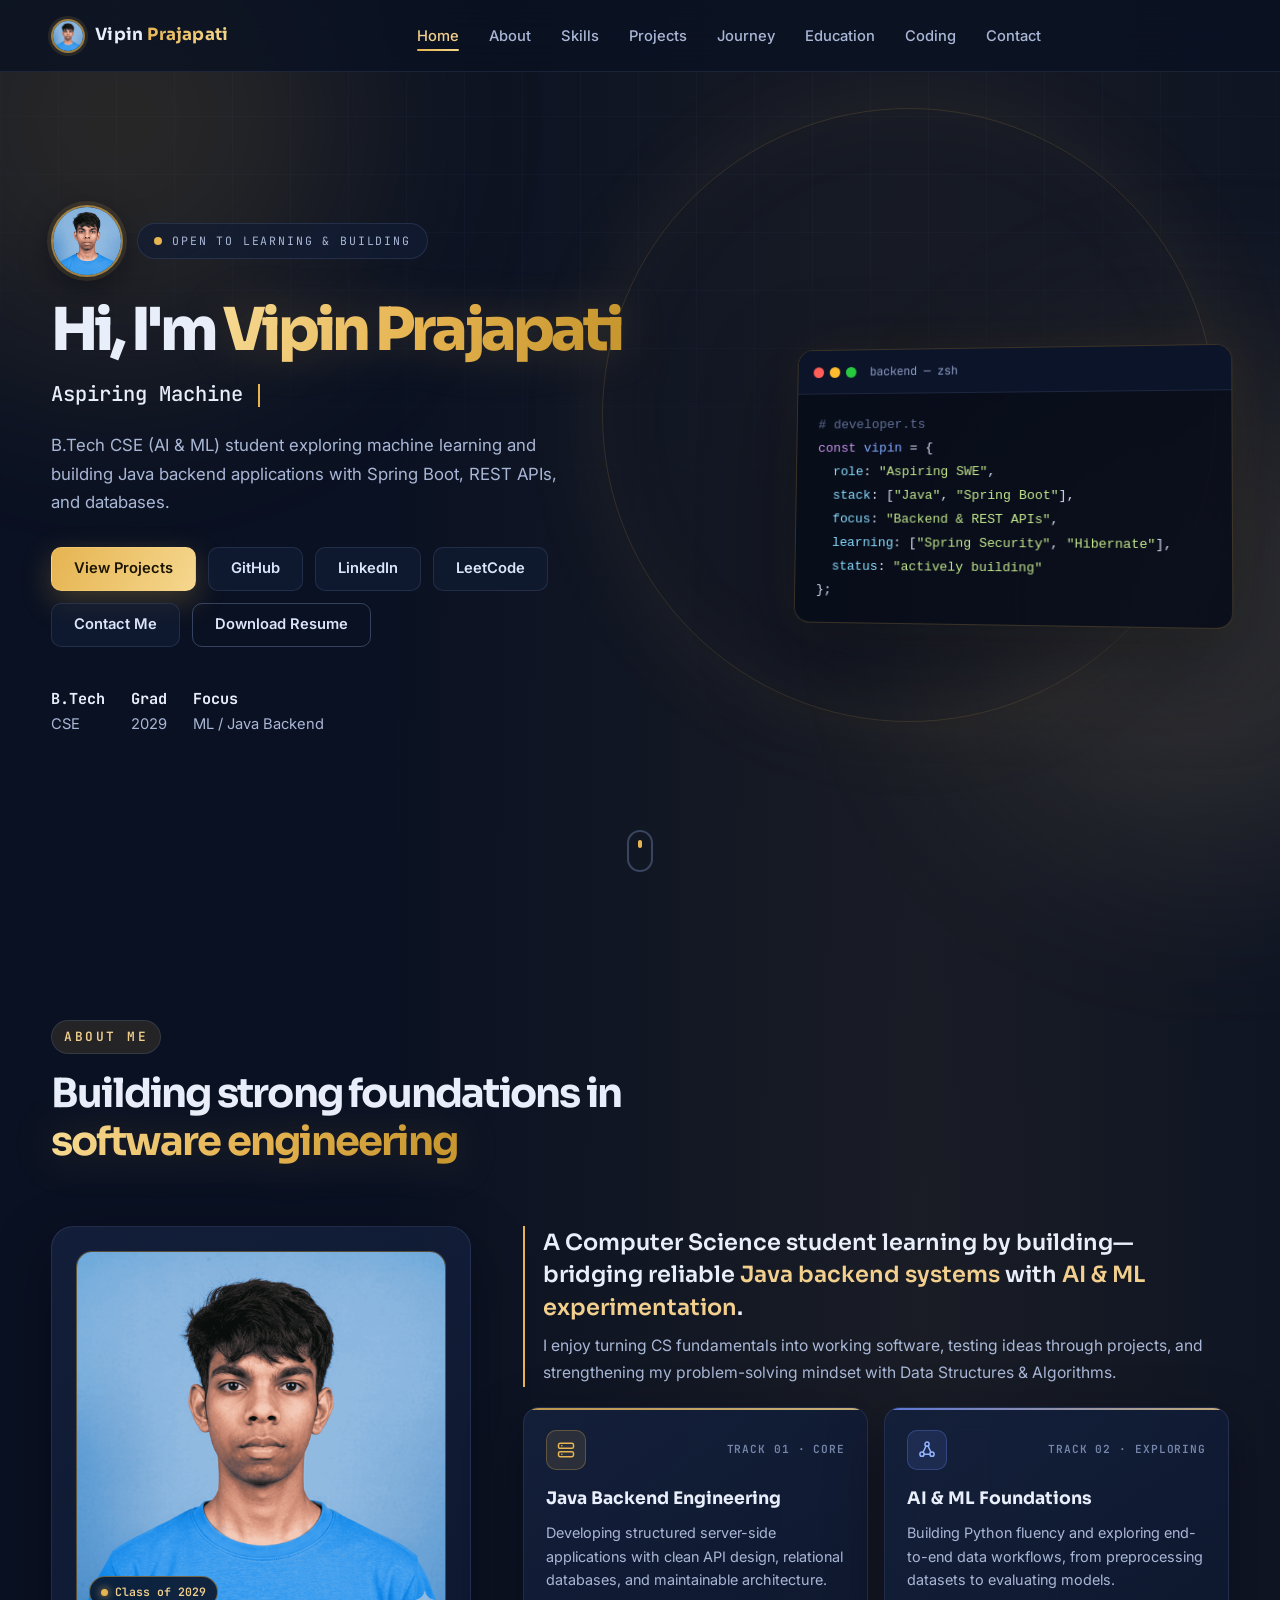
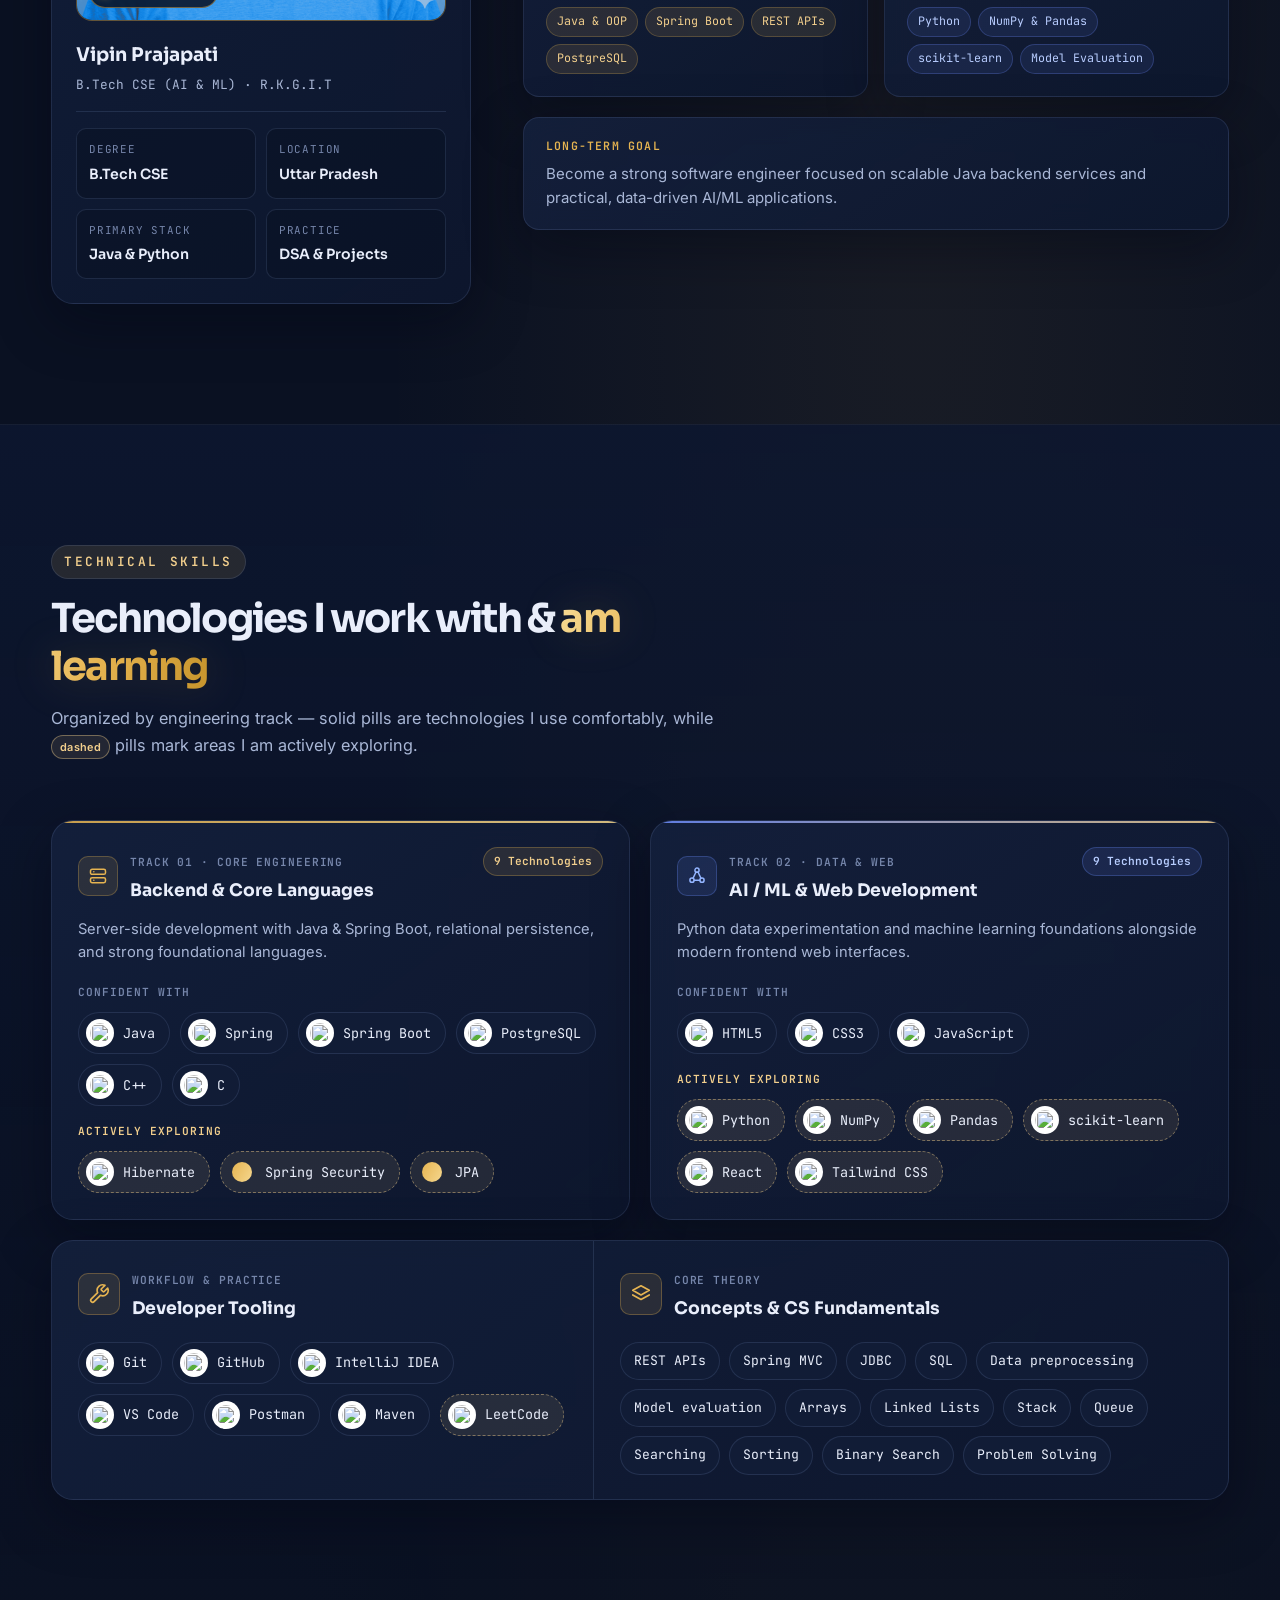
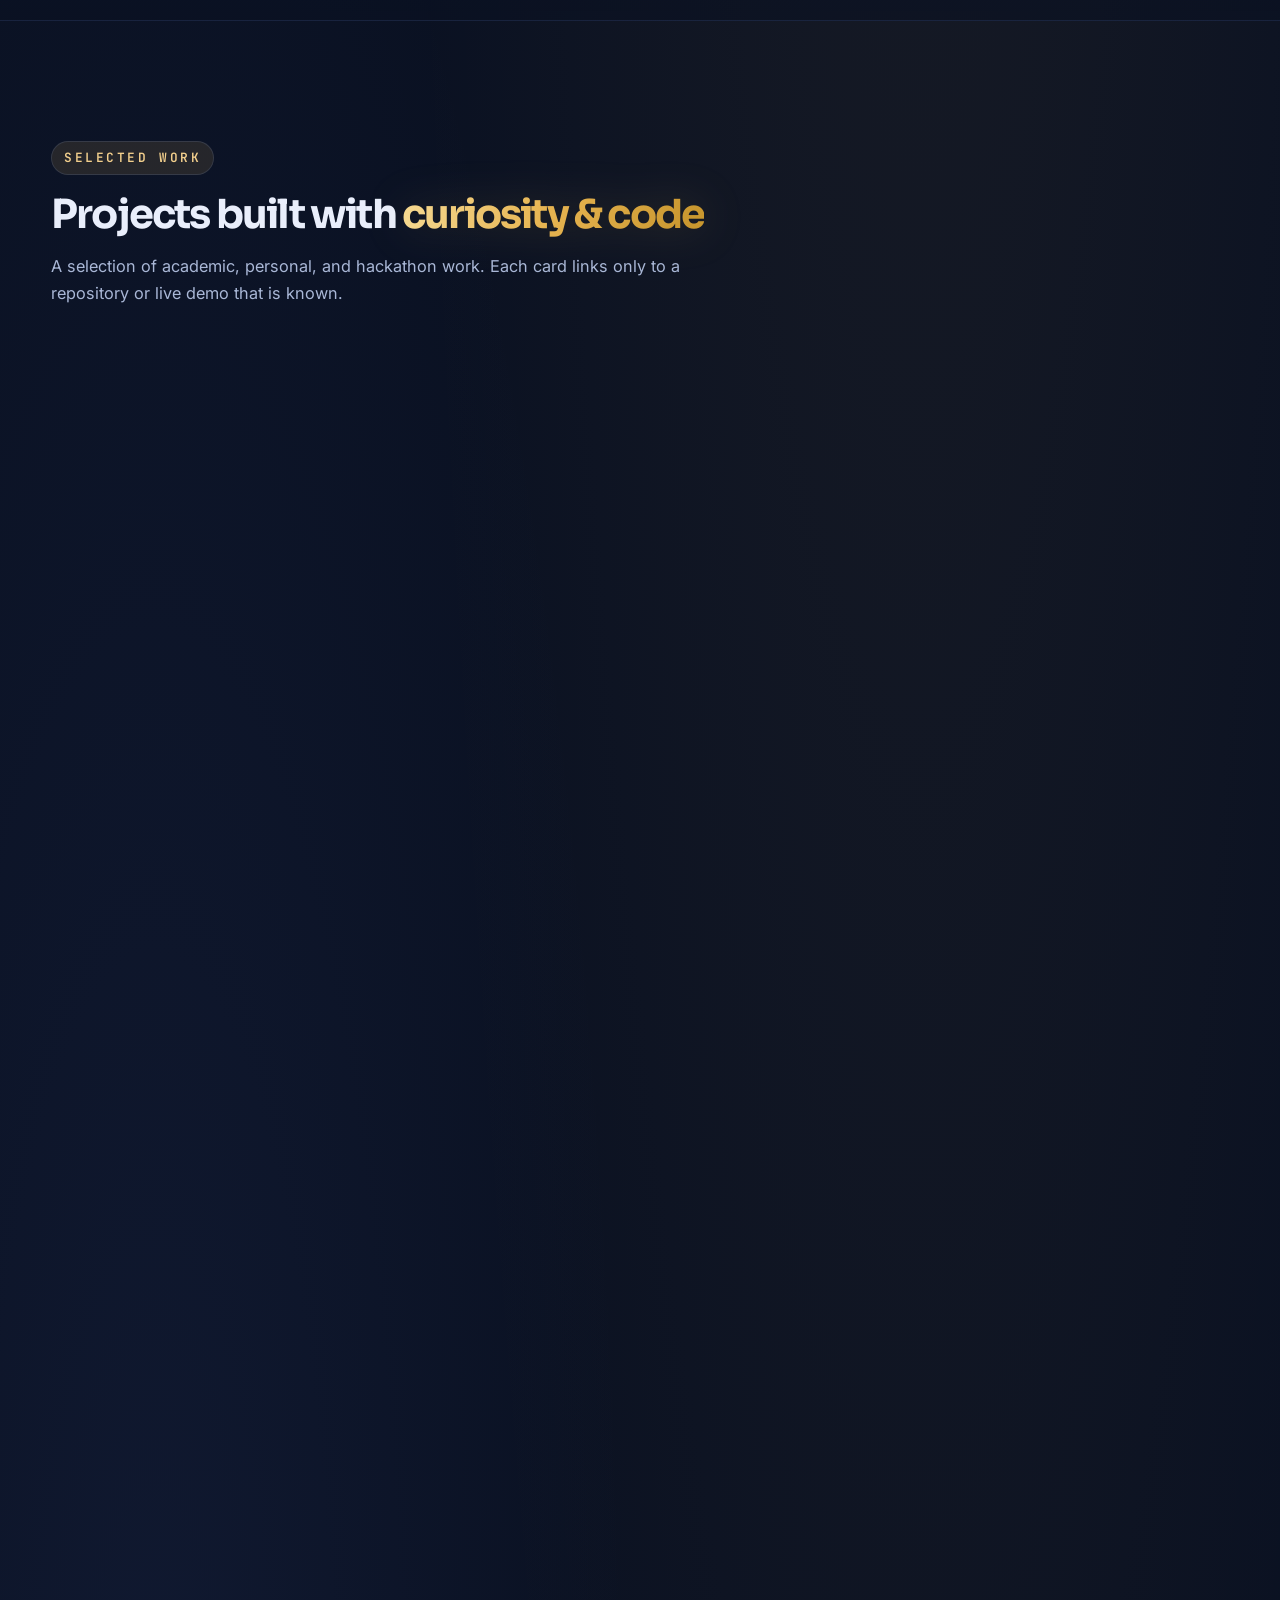
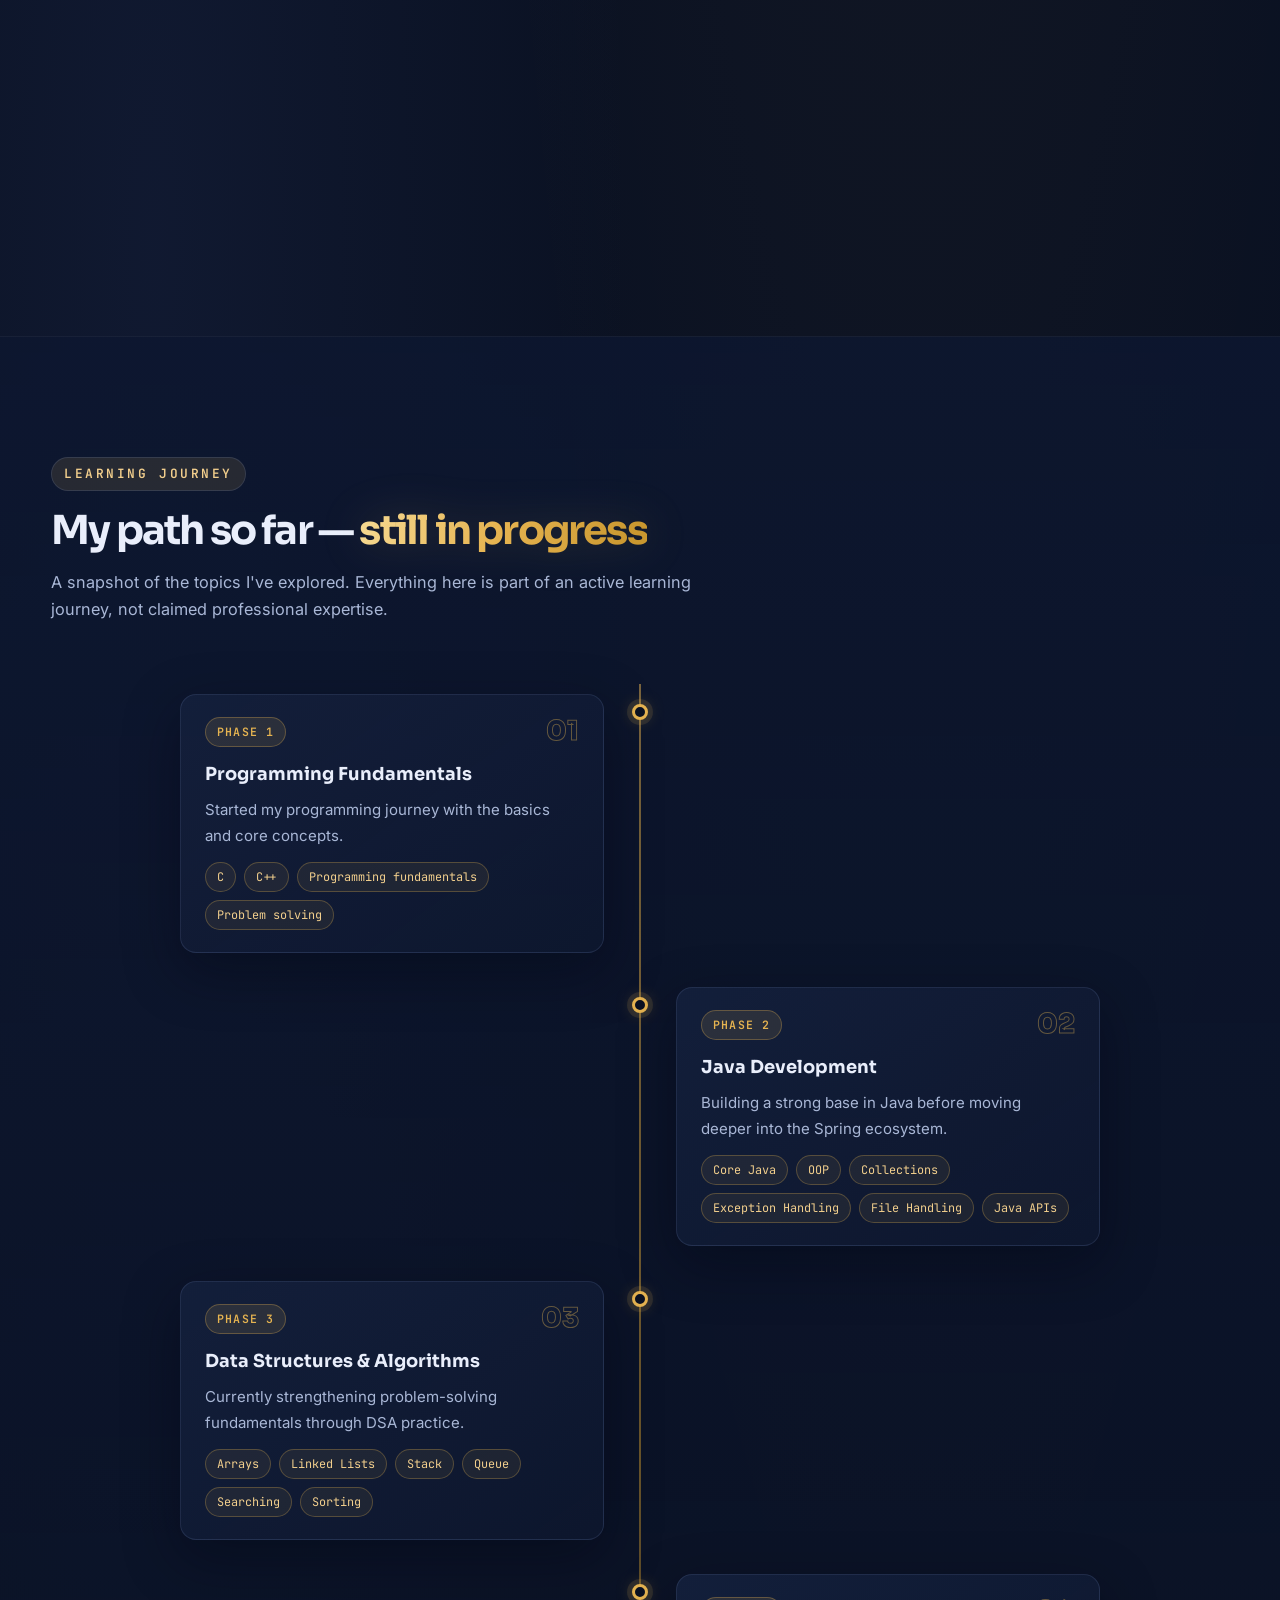
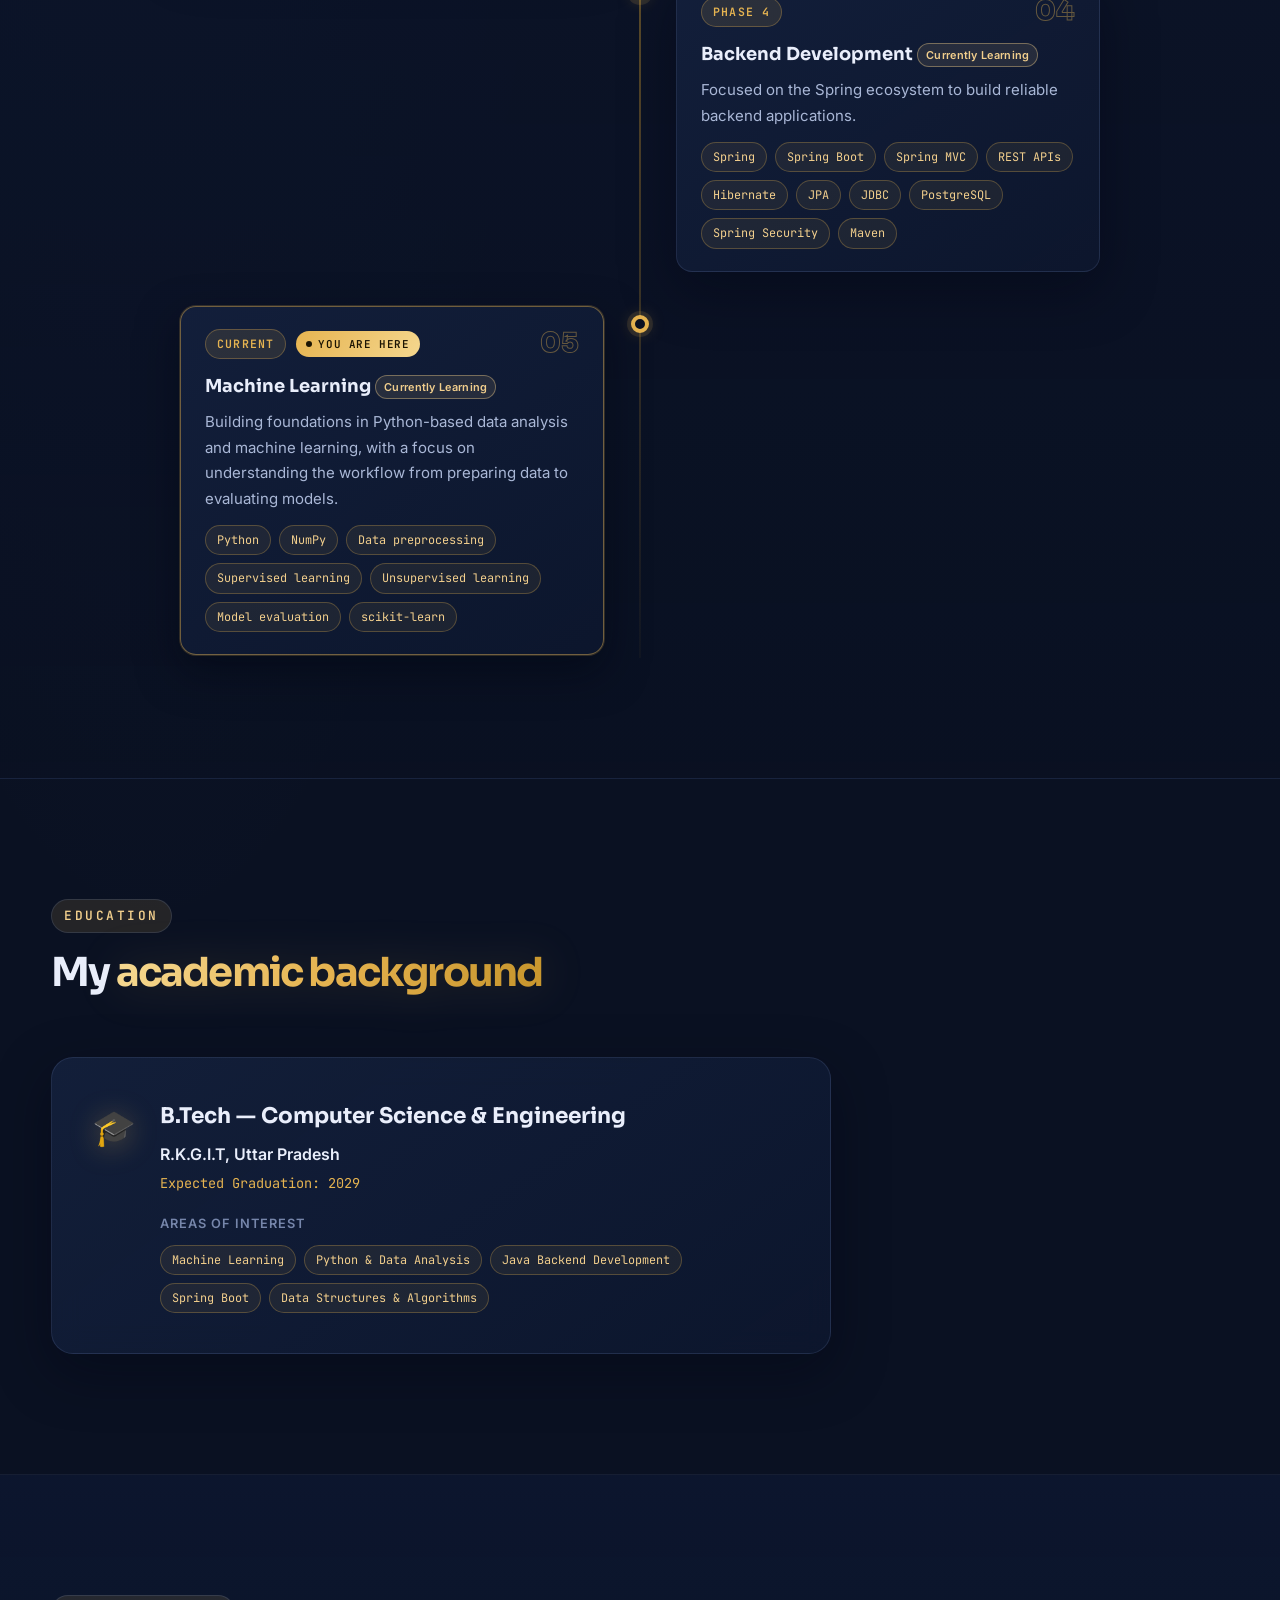
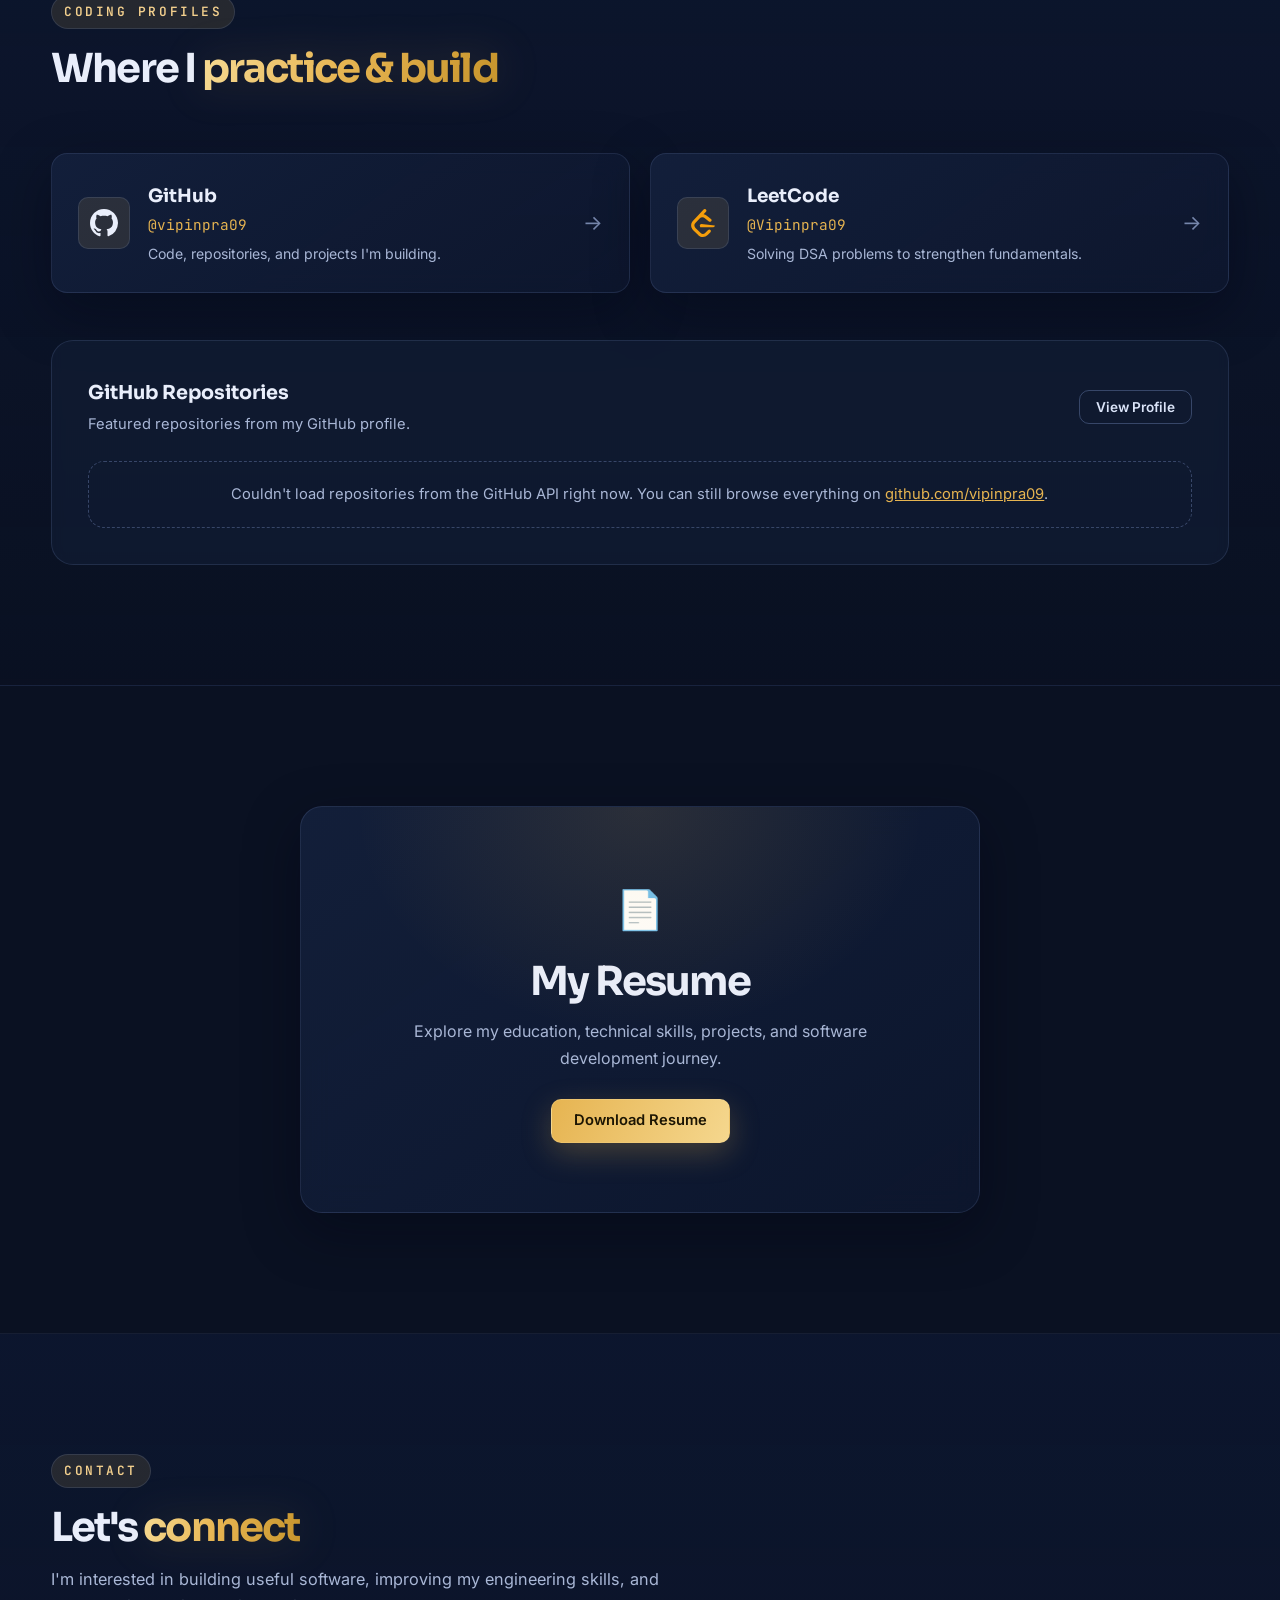
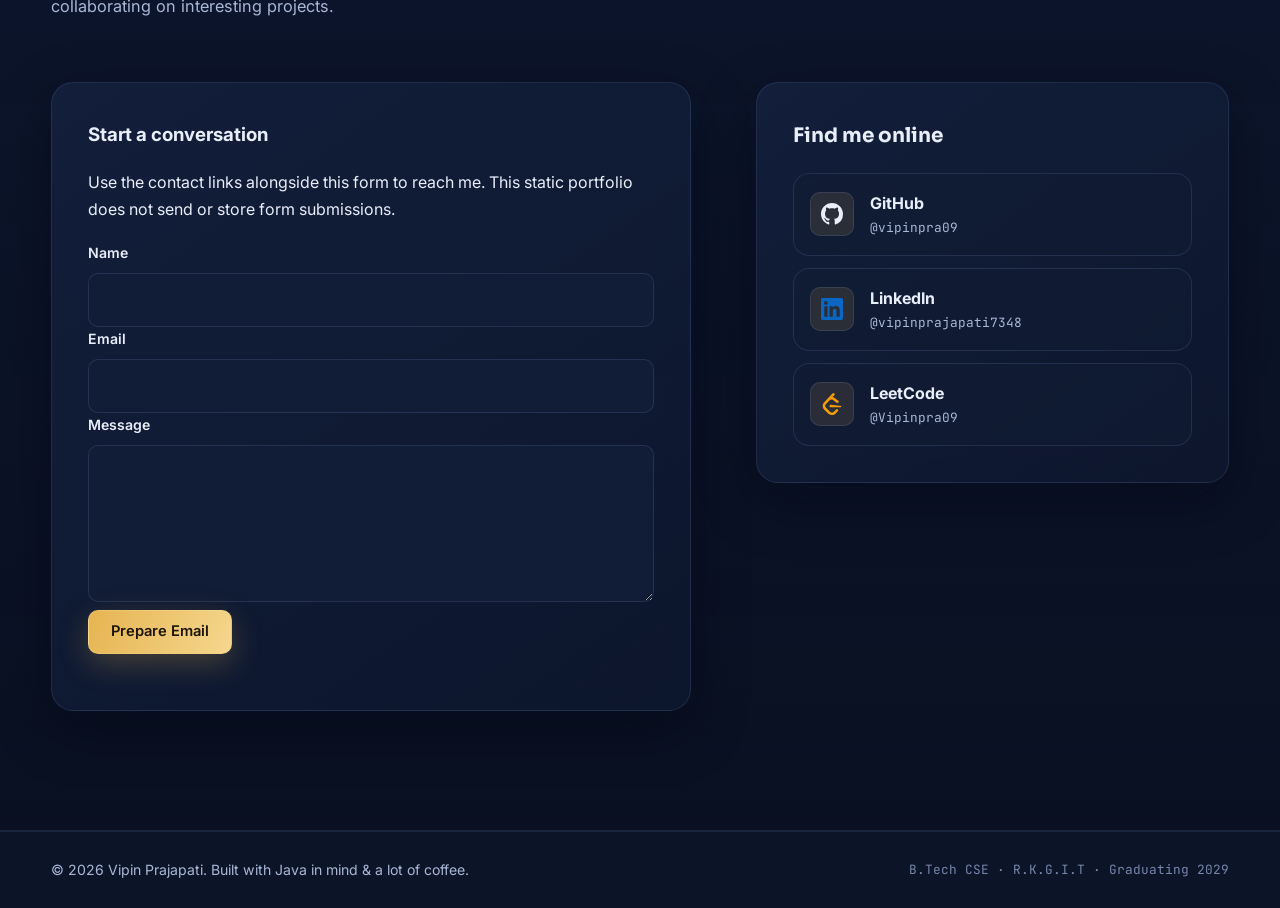
==== commit 19ae775f: "Fix Attendify project deploy link" ====
--- a/index.html
+++ b/index.html
@@ -314,7 +314,7 @@
               </ul>
             </div>
             <div class="project-spotlight__actions">
-              <a class="btn btn--primary btn--sm" href="https://attendifyweb.vercel.app/" target="_blank" rel="noopener noreferrer">Live Demo &rarr;</a>
+              <a class="btn btn--primary btn--sm" href="https://attendify-eight-kappa.vercel.app/" target="_blank" rel="noopener noreferrer">Live Demo &rarr;</a>
               <a class="btn btn--outline btn--sm" href="https://github.com/vipinpra09/Attendify" target="_blank" rel="noopener noreferrer">GitHub Repo</a>
             </div>
           </div>
